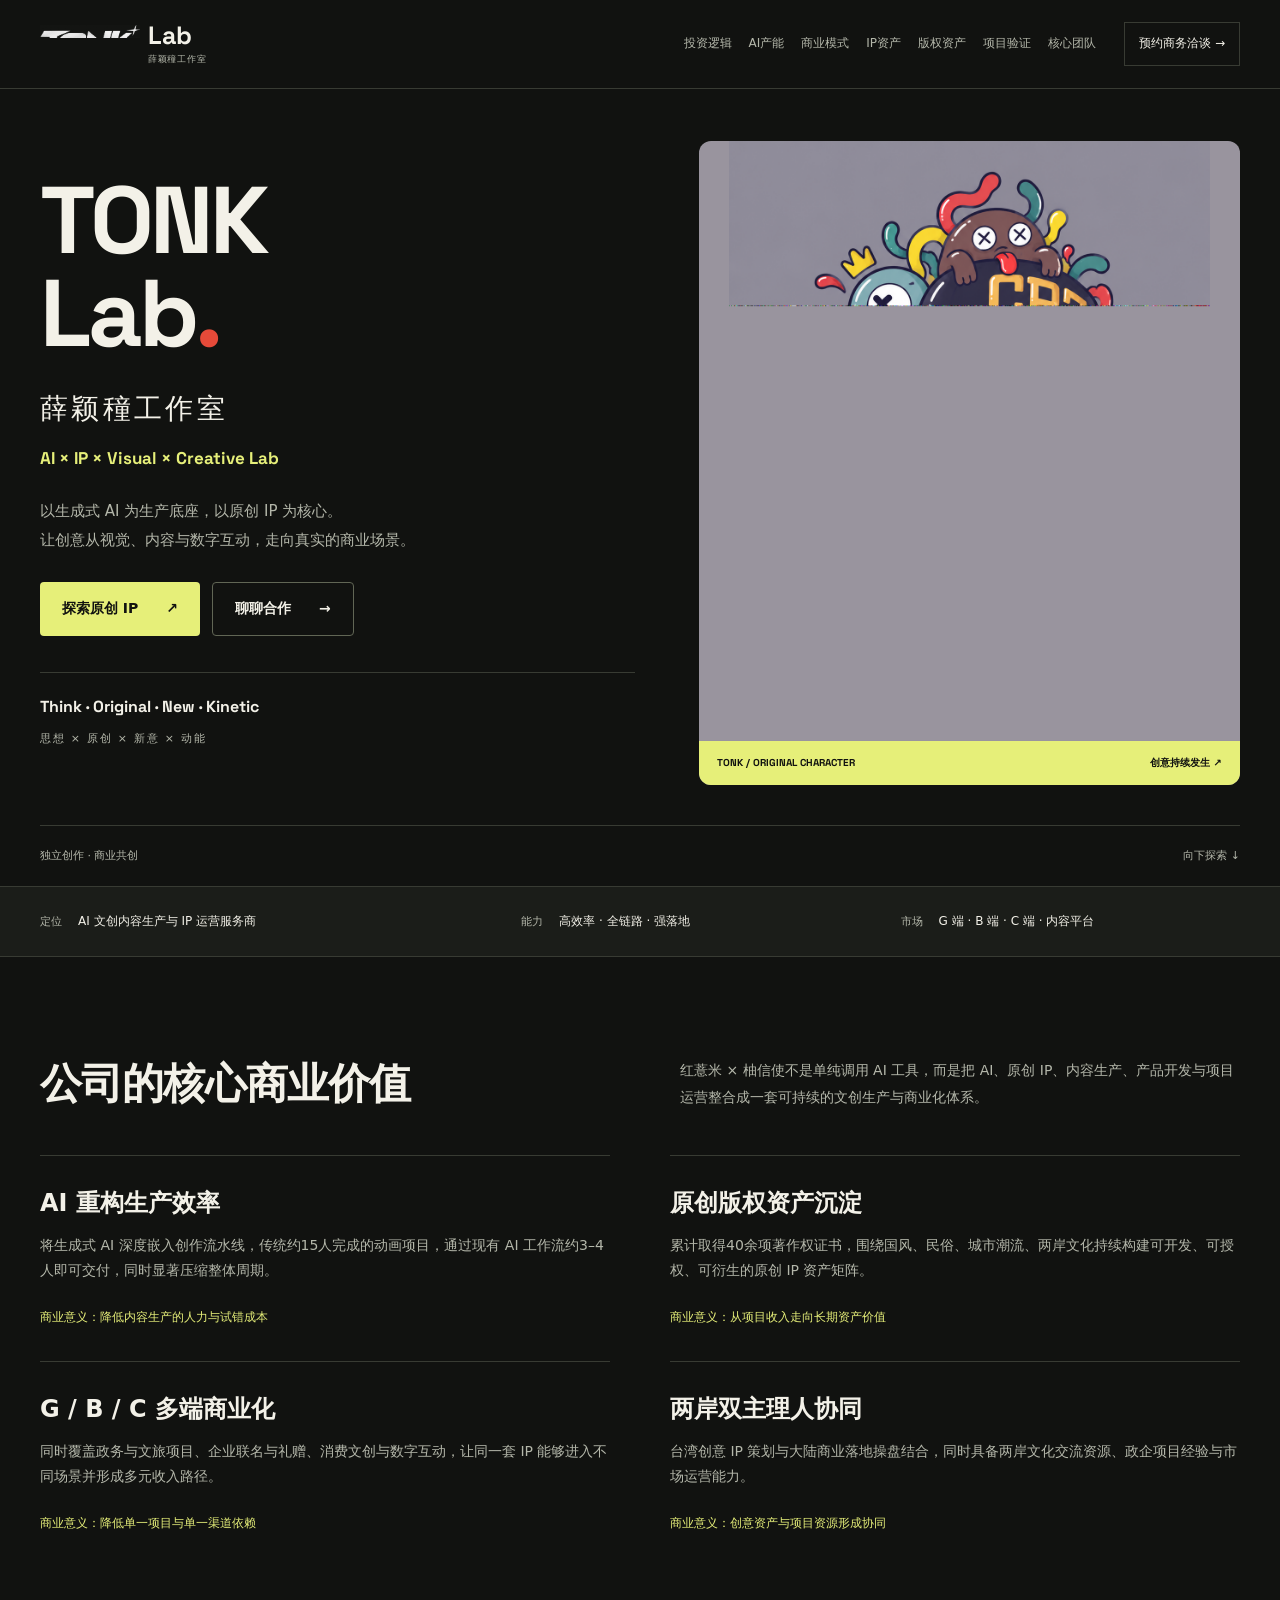
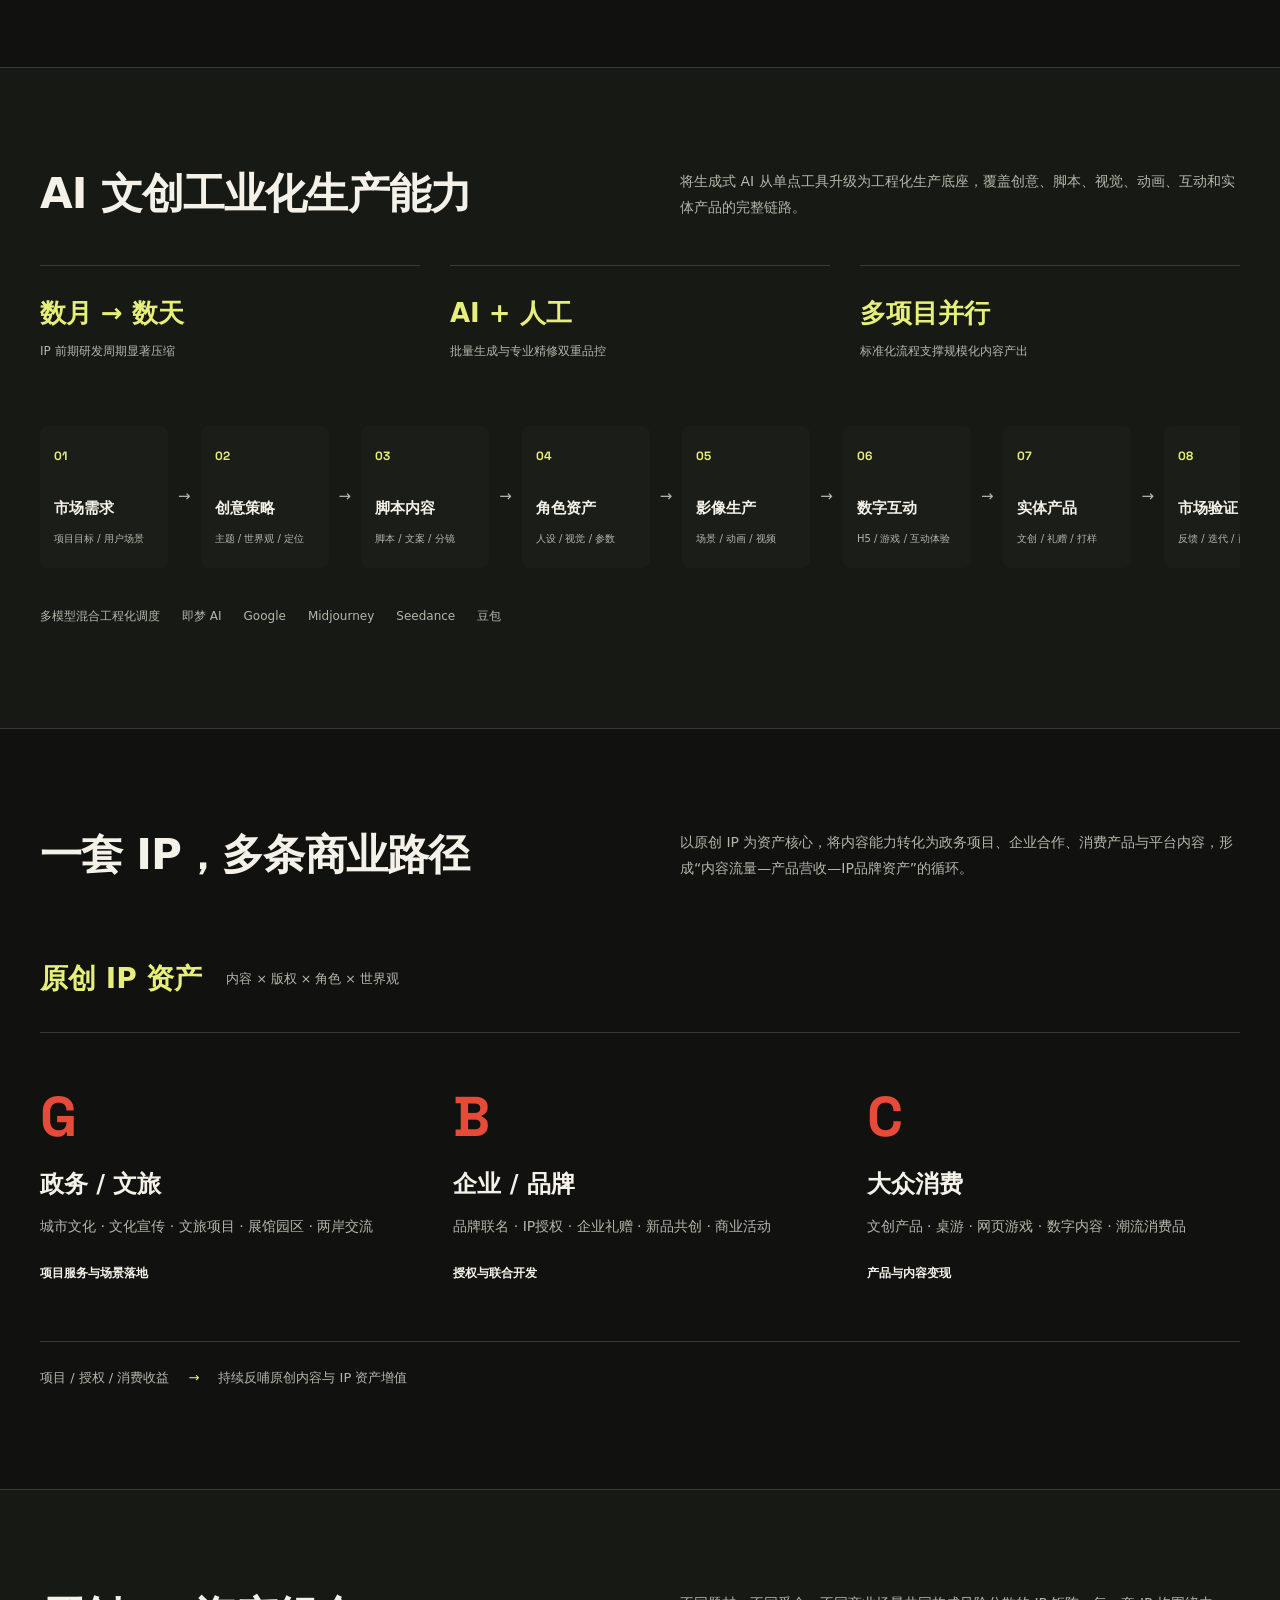
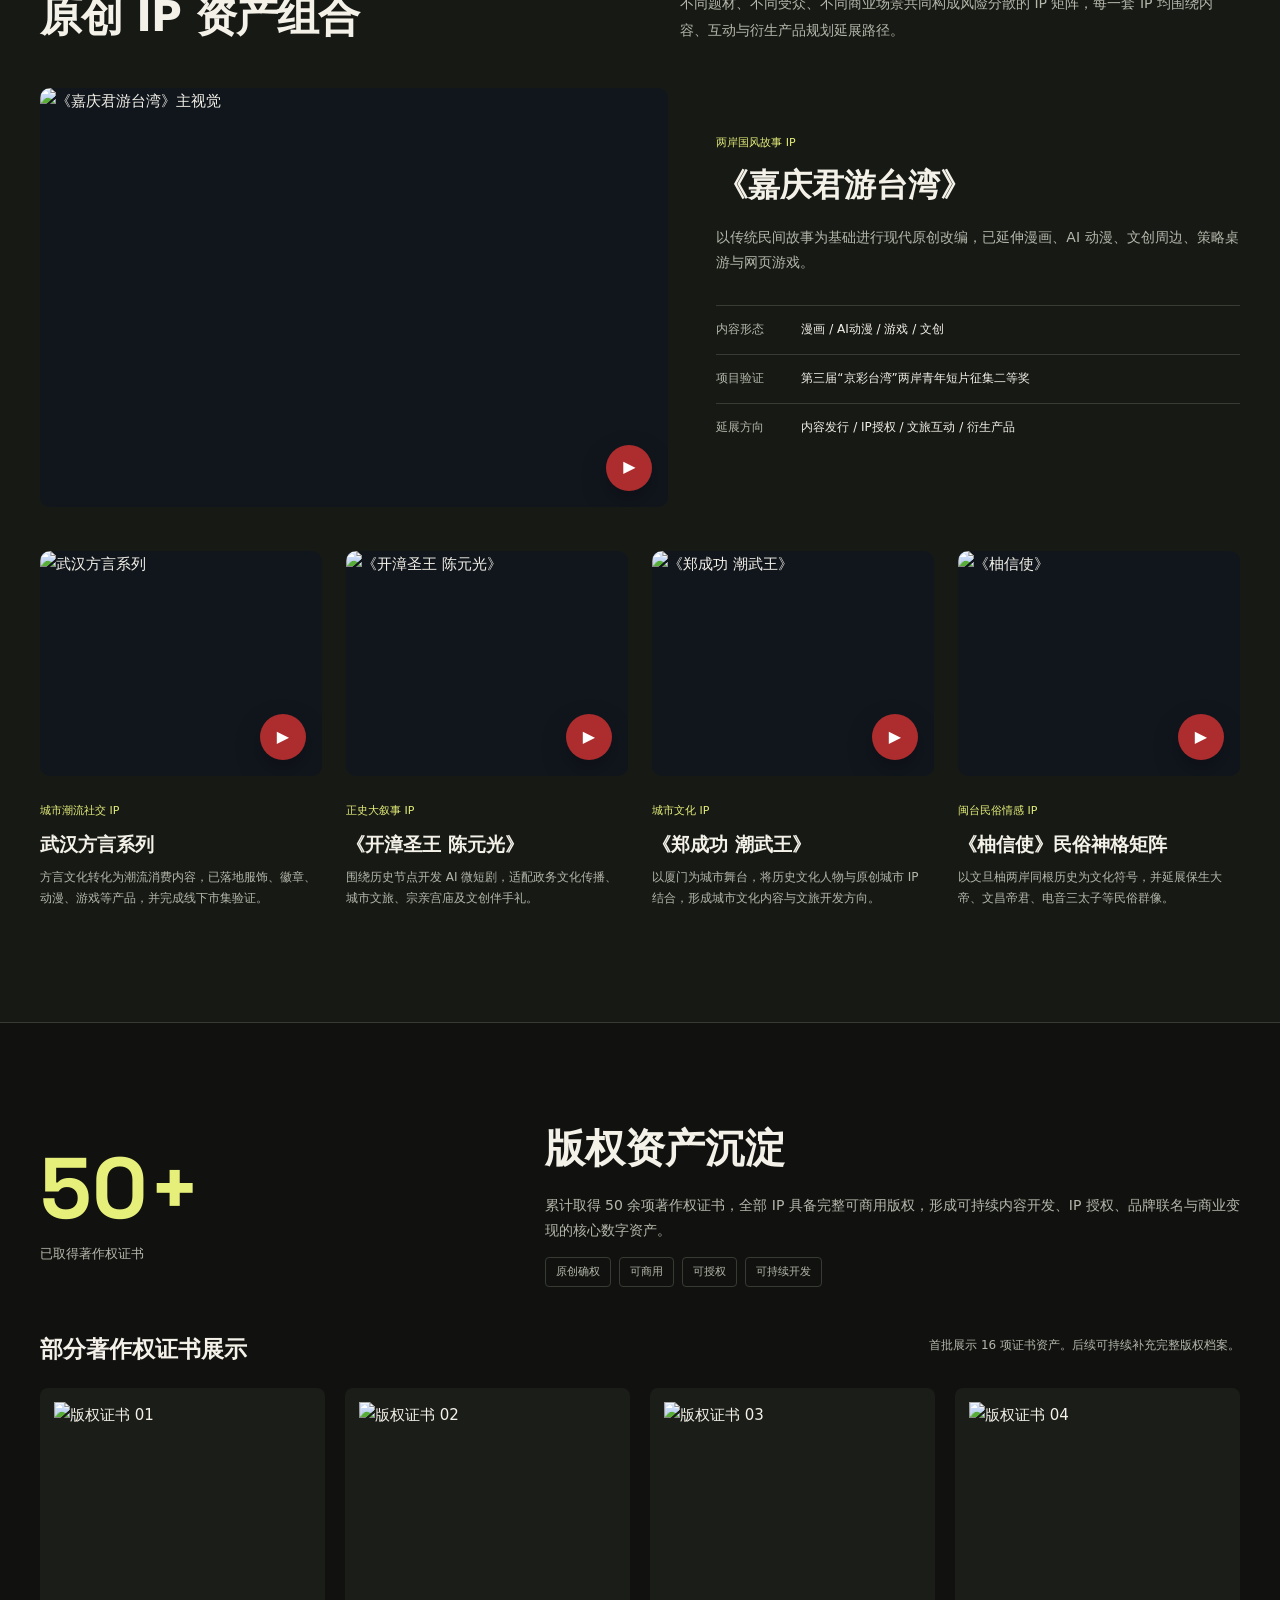
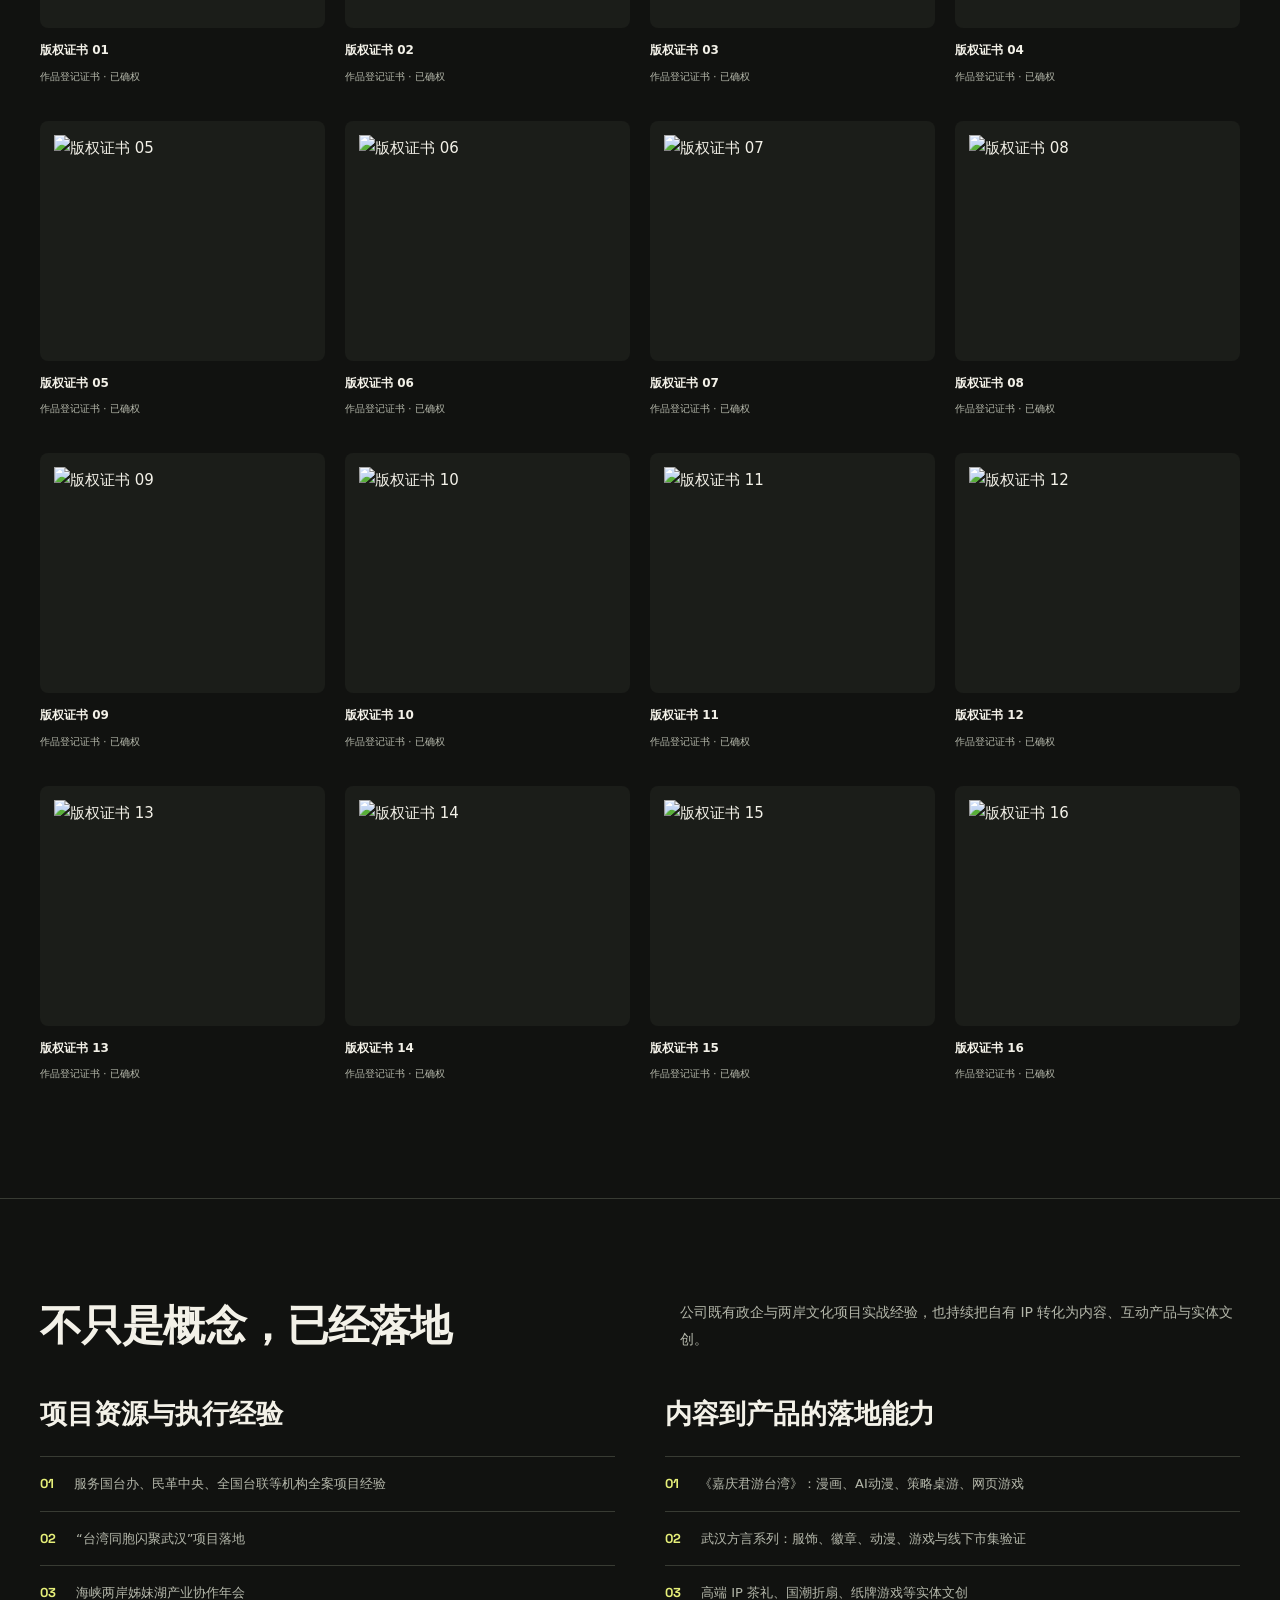
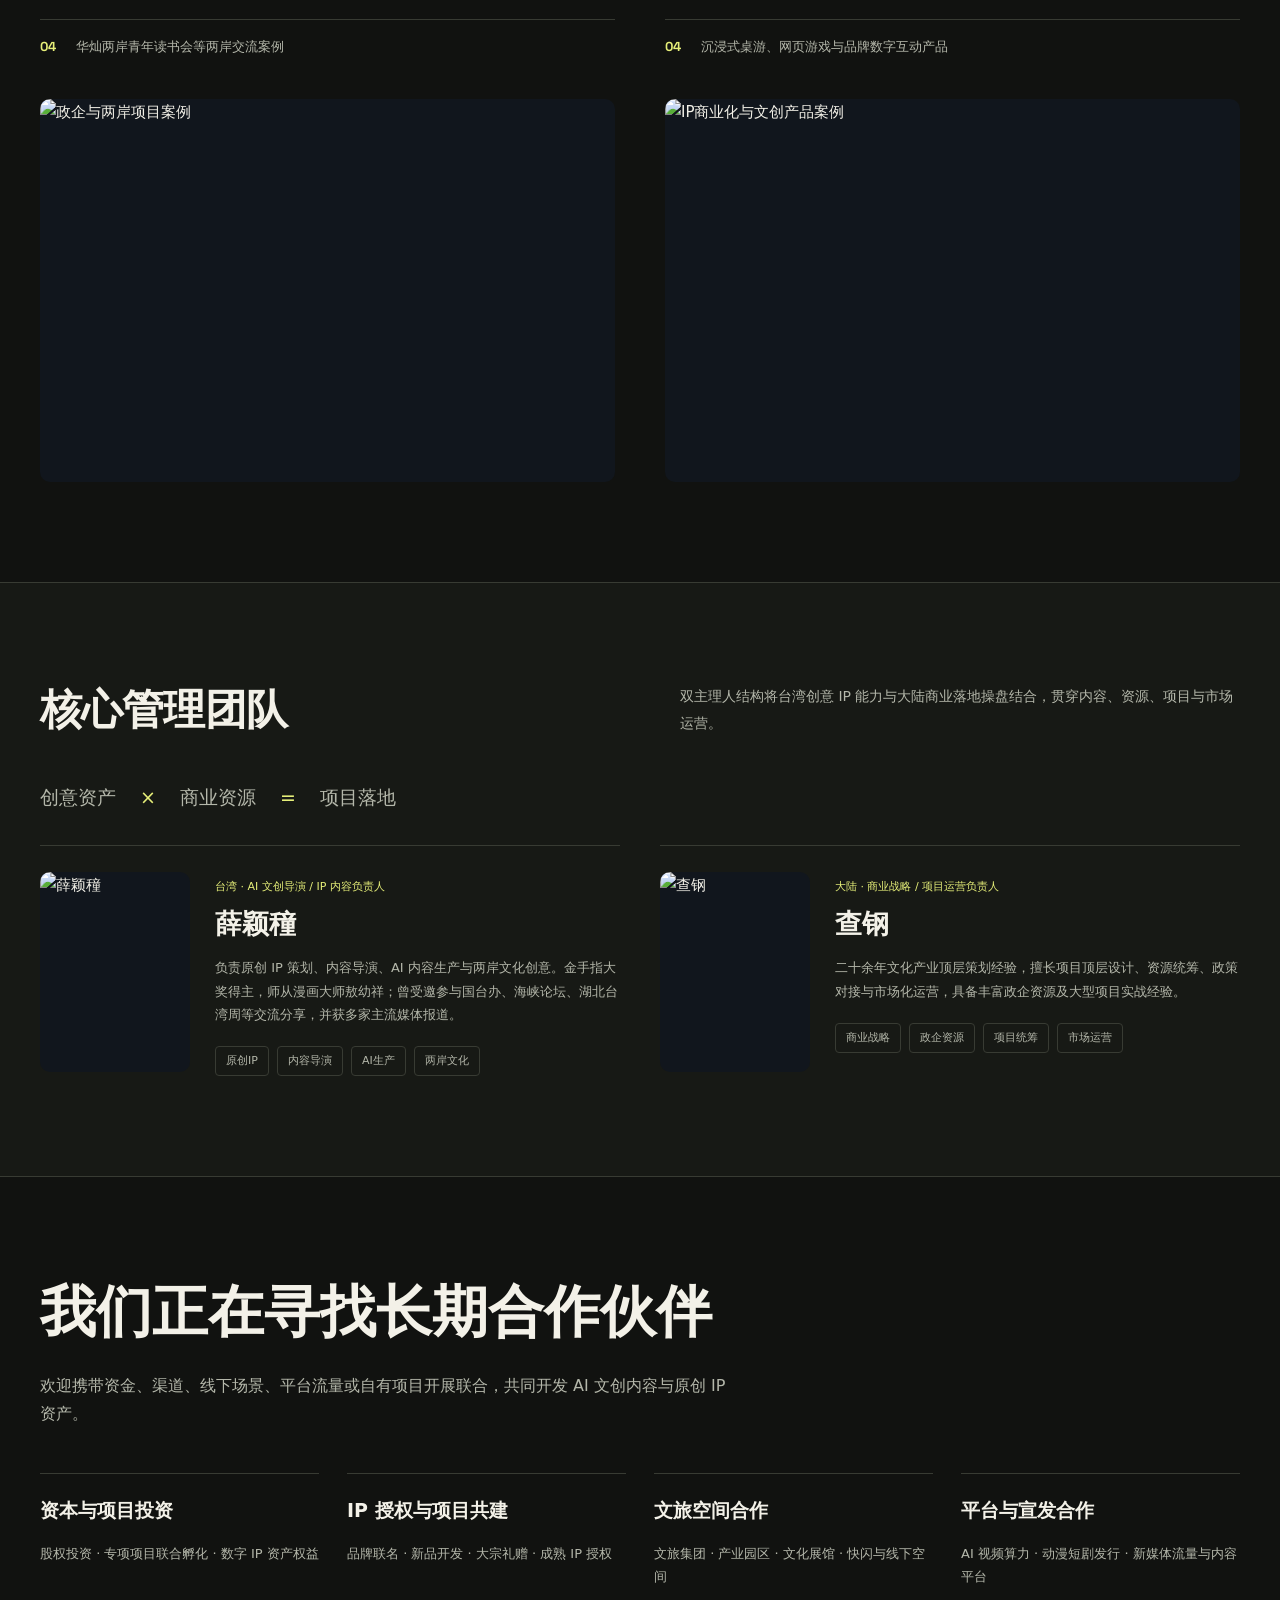
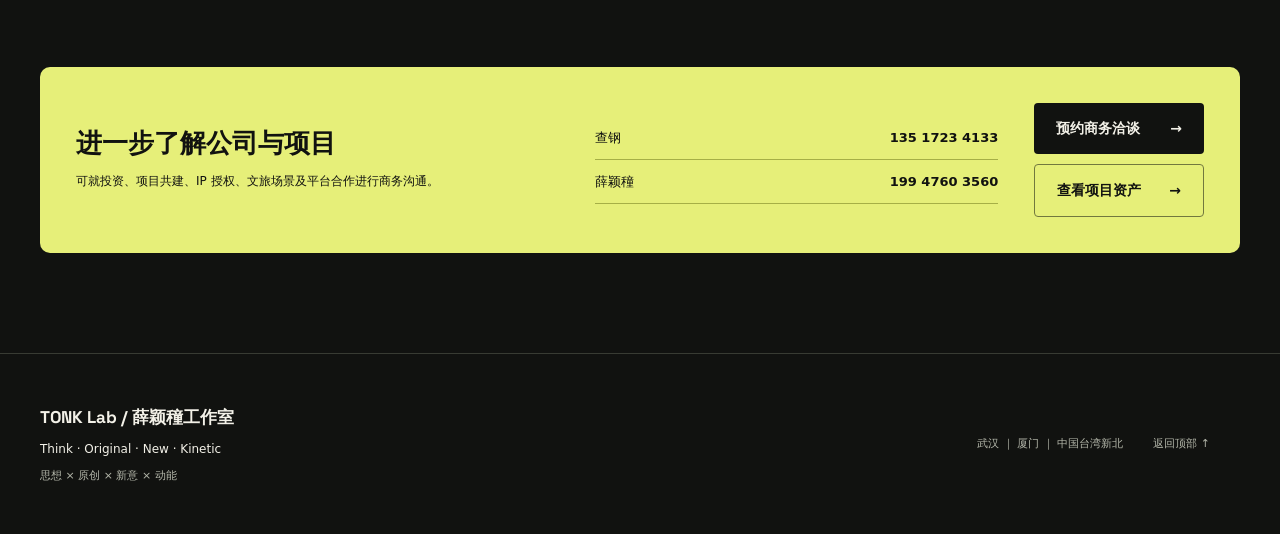
==== index.html @ 7be11c9a "Rebrand TONK Lab with responsive studio design and original artwork" ====
<!doctype html>
<html lang="zh-CN">
<head>
  <meta charset="utf-8" />
  <meta name="viewport" content="width=device-width, initial-scale=1, viewport-fit=cover" />
  <meta name="theme-color" content="#080b10" />
  <meta name="description" content="薛颖穜工作室 / TONK Lab。AI 技术、原创 IP 资产与两岸运营网络，面向投资、政企、文旅、品牌与渠道合作。" />
  <title>TONK Lab｜薛颖穜工作室</title>
  <link rel="stylesheet" href="./styles.css?v=tonk-20261009" />
</head>
<body>
  <a class="skip-link" href="#main">跳至主要内容</a>
  <header class="site-header" id="top">
    <div class="container nav-wrap">
      <a class="brand" href="#top" aria-label="TONK Lab 薛颖穜工作室首页">
        <span class="logo-window"><img src="assets/brand/tonk-logo.png" alt="TONK Logo" width="1254" height="1254"></span>
        <span class="brand-name">Lab<small>薛颖穜工作室</small></span>
      </a>

      <nav class="desktop-nav" aria-label="主导航">
        <a href="#thesis">投资逻辑</a>
        <a href="#engine">AI产能</a>
        <a href="#business">商业模式</a>
        <a href="#portfolio">IP资产</a>
        <a href="#traction">项目验证</a>
        <a href="#team">核心团队</a>
      </nav>

      <a class="nav-cta" href="#partnership">预约商务洽谈 <span>→</span></a>

      <button class="menu-toggle" type="button" aria-label="打开菜单" aria-expanded="false">
        <span></span><span></span><span></span>
      </button>
    </div>

    <div class="mobile-panel" aria-hidden="true">
      <a href="#thesis">投资逻辑</a>
      <a href="#engine">AI产能</a>
      <a href="#business">商业模式</a>
      <a href="#portfolio">IP资产</a>
      <a href="#traction">项目验证</a>
      <a href="#team">核心团队</a>
      <a class="mobile-panel-cta" href="#partnership">预约商务洽谈 →</a>
    </div>
  </header>

  <main id="main">
    <section class="hero section-dark" aria-labelledby="hero-title">
      <div class="container hero-layout">
        <div class="hero-copy">
          <h1 id="hero-title">TONK<span class="lab-title">Lab<span class="hero-dot">.</span></span></h1>
          <p class="studio-name">薛颖穜工作室</p>
          <p class="hero-subtitle">AI × IP × Visual × Creative Lab</p>
          <p class="hero-desc">以生成式 AI 为生产底座，以原创 IP 为核心。<br>让创意从视觉、内容与数字互动，走向真实的商业场景。</p>
          <div class="hero-actions">
            <a class="btn btn-primary" href="#portfolio">探索原创 IP <span aria-hidden="true">↗</span></a>
            <a class="btn btn-ghost" href="#partnership">聊聊合作 <span aria-hidden="true">→</span></a>
          </div>
          <div class="brand-manifesto"><p>Think · Original · New · Kinetic</p><span>思想 × 原创 × 新意 × 动能</span></div>
        </div>
        <figure class="hero-art">
          <img src="assets/brand/tonk-character.png" alt="TONK 原创人物插画：戴帽子与墨镜的人物，周围环绕彩色潮流小怪兽" width="1122" height="1402" fetchpriority="high" decoding="async">
          <figcaption><span>TONK / ORIGINAL CHARACTER</span><span>创意持续发生 ↗</span></figcaption>
        </figure>
      </div>
      <div class="container hero-baseline"><span>独立创作 · 商业共创</span><a href="#thesis">向下探索 ↓</a></div>
    </section>

    <section class="intro-strip">
      <div class="container intro-strip-inner reveal">
        <div><span>定位</span><strong>AI 文创内容生产与 IP 运营服务商</strong></div>
        <div><span>能力</span><strong>高效率 · 全链路 · 强落地</strong></div>
        <div><span>市场</span><strong>G 端 · B 端 · C 端 · 内容平台</strong></div>
      </div>
    </section>

    <section class="thesis section-light" id="thesis">
      <div class="container">
        <div class="section-title-row reveal">
          <div>
            <span class="eyebrow">WHY US</span>
            <h2>公司的核心商业价值</h2>
          </div>
          <p>红薏米 × 柚信使不是单纯调用 AI 工具，而是把 AI、原创 IP、内容生产、产品开发与项目运营整合成一套可持续的文创生产与商业化体系。</p>
        </div>

        <div class="thesis-grid reveal">
          <article>
            <div class="thesis-no">01</div>
            <h3>AI 重构生产效率</h3>
            <p>将生成式 AI 深度嵌入创作流水线，传统约15人完成的动画项目，通过现有 AI 工作流约3–4人即可交付，同时显著压缩整体周期。</p>
            <div class="thesis-impact">商业意义：降低内容生产的人力与试错成本</div>
          </article>
          <article>
            <div class="thesis-no">02</div>
            <h3>原创版权资产沉淀</h3>
            <p>累计取得40余项著作权证书，围绕国风、民俗、城市潮流、两岸文化持续构建可开发、可授权、可衍生的原创 IP 资产矩阵。</p>
            <div class="thesis-impact">商业意义：从项目收入走向长期资产价值</div>
          </article>
          <article>
            <div class="thesis-no">03</div>
            <h3>G / B / C 多端商业化</h3>
            <p>同时覆盖政务与文旅项目、企业联名与礼赠、消费文创与数字互动，让同一套 IP 能够进入不同场景并形成多元收入路径。</p>
            <div class="thesis-impact">商业意义：降低单一项目与单一渠道依赖</div>
          </article>
          <article>
            <div class="thesis-no">04</div>
            <h3>两岸双主理人协同</h3>
            <p>台湾创意 IP 策划与大陆商业落地操盘结合，同时具备两岸文化交流资源、政企项目经验与市场运营能力。</p>
            <div class="thesis-impact">商业意义：创意资产与项目资源形成协同</div>
          </article>
        </div>
      </div>
    </section>

    <section class="engine section-dark" id="engine">
      <div class="container">
        <div class="section-title-row dark reveal">
          <div>
            <span class="eyebrow light">AI PRODUCTION ENGINE</span>
            <h2>AI 文创工业化生产能力</h2>
          </div>
          <p>将生成式 AI 从单点工具升级为工程化生产底座，覆盖创意、脚本、视觉、动画、互动和实体产品的完整链路。</p>
        </div>

        <div class="engine-highlight reveal">
          <div><strong>数月 → 数天</strong><span>IP 前期研发周期显著压缩</span></div>
          <div><strong>AI + 人工</strong><span>批量生成与专业精修双重品控</span></div>
          <div><strong>多项目并行</strong><span>标准化流程支撑规模化内容产出</span></div>
        </div>

        <div class="engine-flow reveal" aria-label="AI 文创生产流程">
          <article><b>01</b><strong>市场需求</strong><span>项目目标 / 用户场景</span></article>
          <i>→</i>
          <article><b>02</b><strong>创意策略</strong><span>主题 / 世界观 / 定位</span></article>
          <i>→</i>
          <article><b>03</b><strong>脚本内容</strong><span>脚本 / 文案 / 分镜</span></article>
          <i>→</i>
          <article><b>04</b><strong>角色资产</strong><span>人设 / 视觉 / 参数</span></article>
          <i>→</i>
          <article><b>05</b><strong>影像生产</strong><span>场景 / 动画 / 视频</span></article>
          <i>→</i>
          <article><b>06</b><strong>数字互动</strong><span>H5 / 游戏 / 互动体验</span></article>
          <i>→</i>
          <article><b>07</b><strong>实体产品</strong><span>文创 / 礼赠 / 打样</span></article>
          <i>→</i>
          <article><b>08</b><strong>市场验证</strong><span>反馈 / 迭代 / 商业化</span></article>
        </div>

        <div class="engine-tools reveal">
          <span>多模型混合工程化调度</span>
          <em>即梦 AI</em><em>Google</em><em>Midjourney</em><em>Seedance</em><em>豆包</em>
        </div>
      </div>
    </section>

    <section class="business section-light" id="business">
      <div class="container">
        <div class="section-title-row reveal">
          <div>
            <span class="eyebrow">BUSINESS MODEL</span>
            <h2>一套 IP，多条商业路径</h2>
          </div>
          <p>以原创 IP 为资产核心，将内容能力转化为政务项目、企业合作、消费产品与平台内容，形成“内容流量—产品营收—IP品牌资产”的循环。</p>
        </div>

        <div class="business-map reveal">
          <div class="business-origin">
            <span>CORE ASSET</span>
            <strong>原创 IP 资产</strong>
            <small>内容 × 版权 × 角色 × 世界观</small>
          </div>
          <div class="business-lines"><span></span><span></span><span></span></div>
          <div class="market-grid">
            <article class="market-card">
              <div class="market-letter">G</div>
              <h3>政务 / 文旅</h3>
              <p>城市文化 · 文化宣传 · 文旅项目 · 展馆园区 · 两岸交流</p>
              <strong>项目服务与场景落地</strong>
            </article>
            <article class="market-card">
              <div class="market-letter">B</div>
              <h3>企业 / 品牌</h3>
              <p>品牌联名 · IP授权 · 企业礼赠 · 新品共创 · 商业活动</p>
              <strong>授权与联合开发</strong>
            </article>
            <article class="market-card">
              <div class="market-letter">C</div>
              <h3>大众消费</h3>
              <p>文创产品 · 桌游 · 网页游戏 · 数字内容 · 潮流消费品</p>
              <strong>产品与内容变现</strong>
            </article>
          </div>
          <div class="asset-growth">项目 / 授权 / 消费收益 <span>→</span> 持续反哺原创内容与 IP 资产增值</div>
        </div>
      </div>
    </section>

    <section class="portfolio section-muted" id="portfolio">
      <div class="container">
        <div class="section-title-row reveal">
          <div>
            <span class="eyebrow">IP ASSET PORTFOLIO</span>
            <h2>原创 IP 资产组合</h2>
          </div>
          <p>不同题材、不同受众、不同商业场景共同构成风险分散的 IP 矩阵，每一套 IP 均围绕内容、互动与衍生产品规划延展路径。</p>
        </div>

        <div class="portfolio-feature reveal">
          <div class="media-placeholder large"><span>IMAGE PLACEHOLDER</span><small>《嘉庆君游台湾》主视觉 / 项目剧照</small></div>
          <div class="asset-info">
            <span class="asset-type">两岸国风故事 IP</span>
            <h3>《嘉庆君游台湾》</h3>
            <p>以传统民间故事为基础进行现代原创改编，已延伸漫画、AI 动漫、文创周边、策略桌游与网页游戏。</p>
            <dl>
              <div><dt>内容形态</dt><dd>漫画 / AI动漫 / 游戏 / 文创</dd></div>
              <div><dt>项目验证</dt><dd>第三届“京彩台湾”两岸青年短片征集二等奖</dd></div>
              <div><dt>延展方向</dt><dd>内容发行 / IP授权 / 文旅互动 / 衍生产品</dd></div>
            </dl>
          </div>
        </div>

        <div class="asset-grid reveal">
          <article class="asset-card">
            <div class="media-placeholder"><span>IMAGE</span><small>武汉方言系列</small></div>
            <span class="asset-type">城市潮流社交 IP</span>
            <h3>武汉方言系列</h3>
            <p>方言文化转化为潮流消费内容，已落地服饰、徽章、动漫、游戏等产品，并完成线下市集验证。</p>
          </article>
          <article class="asset-card">
            <div class="media-placeholder"><span>IMAGE</span><small>开漳圣王</small></div>
            <span class="asset-type">正史大叙事 IP</span>
            <h3>《开漳圣王 陈元光》</h3>
            <p>围绕历史节点开发 AI 微短剧，适配政务文化传播、城市文旅、宗亲宫庙及文创伴手礼。</p>
          </article>
          <article class="asset-card">
            <div class="media-placeholder"><span>IMAGE</span><small>郑成功 潮武王</small></div>
            <span class="asset-type">城市文化 IP</span>
            <h3>《郑成功 潮武王》</h3>
            <p>以厦门为城市舞台，将历史文化人物与原创城市 IP 结合，形成城市文化内容与文旅开发方向。</p>
          </article>
          <article class="asset-card">
            <div class="media-placeholder"><span>IMAGE</span><small>柚信使</small></div>
            <span class="asset-type">闽台民俗情感 IP</span>
            <h3>《柚信使》民俗神格矩阵</h3>
            <p>以文旦柚两岸同根历史为文化符号，并延展保生大帝、文昌帝君、电音三太子等民俗群像。</p>
          </article>
        </div>
      </div>
    </section>

    <section class="traction section-dark" id="traction">
      <div class="container">
        <div class="section-title-row dark reveal">
          <div>
            <span class="eyebrow light">TRACTION & CASES</span>
            <h2>不只是概念，已经落地</h2>
          </div>
          <p>公司既有政企与两岸文化项目实战经验，也持续把自有 IP 转化为内容、互动产品与实体文创。</p>
        </div>

        <div class="traction-grid reveal">
          <article class="traction-panel">
            <span class="panel-label">A / 政企与两岸项目经验</span>
            <h3>项目资源与执行经验</h3>
            <div class="proof-list">
              <div><b>01</b><span>服务国台办、民革中央、全国台联等机构全案项目经验</span></div>
              <div><b>02</b><span>“台湾同胞闪聚武汉”项目落地</span></div>
              <div><b>03</b><span>海峡两岸姊妹湖产业协作年会</span></div>
              <div><b>04</b><span>华灿两岸青年读书会等两岸交流案例</span></div>
            </div>
            <div class="media-placeholder wide"><span>IMAGE PLACEHOLDER</span><small>活动 / 政企项目 / 媒体现场</small></div>
          </article>

          <article class="traction-panel">
            <span class="panel-label">B / IP 商业化验证</span>
            <h3>内容到产品的落地能力</h3>
            <div class="proof-list">
              <div><b>01</b><span>《嘉庆君游台湾》：漫画、AI动漫、策略桌游、网页游戏</span></div>
              <div><b>02</b><span>武汉方言系列：服饰、徽章、动漫、游戏与线下市集验证</span></div>
              <div><b>03</b><span>高端 IP 茶礼、国潮折扇、纸牌游戏等实体文创</span></div>
              <div><b>04</b><span>沉浸式桌游、网页游戏与品牌数字互动产品</span></div>
            </div>
            <div class="media-placeholder wide"><span>IMAGE PLACEHOLDER</span><small>产品 / 游戏 / 文创案例</small></div>
          </article>
        </div>
      </div>
    </section>

    <section class="team section-light" id="team">
      <div class="container">
        <div class="section-title-row reveal">
          <div>
            <span class="eyebrow">MANAGEMENT TEAM</span>
            <h2>核心管理团队</h2>
          </div>
          <p>双主理人结构将台湾创意 IP 能力与大陆商业落地操盘结合，贯穿内容、资源、项目与市场运营。</p>
        </div>

        <div class="team-equation reveal">
          <strong>创意资产</strong><span>×</span><strong>商业资源</strong><span>=</span><strong>项目落地</strong>
        </div>

        <div class="team-grid reveal">
          <article class="leader-card">
            <div class="media-placeholder portrait"><span>PHOTO</span><small>薛颖穜</small></div>
            <div class="leader-info">
              <span>台湾 · AI 文创导演 / IP 内容负责人</span>
              <h3>薛颖穜</h3>
              <p>负责原创 IP 策划、内容导演、AI 内容生产与两岸文化创意。金手指大奖得主，师从漫画大师敖幼祥；曾受邀参与国台办、海峡论坛、湖北台湾周等交流分享，并获多家主流媒体报道。</p>
              <div class="leader-tags"><span>原创IP</span><span>内容导演</span><span>AI生产</span><span>两岸文化</span></div>
            </div>
          </article>

          <article class="leader-card">
            <div class="media-placeholder portrait"><span>PHOTO</span><small>查钢</small></div>
            <div class="leader-info">
              <span>大陆 · 商业战略 / 项目运营负责人</span>
              <h3>查钢</h3>
              <p>二十余年文化产业顶层策划经验，擅长项目顶层设计、资源统筹、政策对接与市场化运营，具备丰富政企资源及大型项目实战经验。</p>
              <div class="leader-tags"><span>商业战略</span><span>政企资源</span><span>项目统筹</span><span>市场运营</span></div>
            </div>
          </article>
        </div>
      </div>
    </section>

    <section class="partnership" id="partnership">
      <div class="partnership-glow"></div>
      <div class="container">
        <div class="partnership-head reveal">
          <span class="eyebrow light">INVESTMENT & PARTNERSHIP</span>
          <h2>我们正在寻找长期合作伙伴</h2>
          <p>欢迎携带资金、渠道、线下场景、平台流量或自有项目开展联合，共同开发 AI 文创内容与原创 IP 资产。</p>
        </div>

        <div class="partner-grid reveal">
          <article><b>01</b><h3>资本与项目投资</h3><p>股权投资 · 专项项目联合孵化 · 数字 IP 资产权益</p></article>
          <article><b>02</b><h3>IP 授权与项目共建</h3><p>品牌联名 · 新品开发 · 大宗礼赠 · 成熟 IP 授权</p></article>
          <article><b>03</b><h3>文旅空间合作</h3><p>文旅集团 · 产业园区 · 文化展馆 · 快闪与线下空间</p></article>
          <article><b>04</b><h3>平台与宣发合作</h3><p>AI 视频算力 · 动漫短剧发行 · 新媒体流量与内容平台</p></article>
        </div>

        <div class="contact-block reveal" id="contact">
          <div>
            <span>BUSINESS CONTACT</span>
            <h3>进一步了解公司与项目</h3>
            <p>可就投资、项目共建、IP 授权、文旅场景及平台合作进行商务沟通。</p>
          </div>
          <div class="contact-people">
            <a href="tel:13517234133"><span>查钢</span><strong>135 1723 4133</strong></a>
            <a href="tel:19947603560"><span>薛颖穜</span><strong>199 4760 3560</strong></a>
          </div>
          <div class="contact-actions">
            <a class="btn btn-primary" href="tel:13517234133">预约商务洽谈 <span>→</span></a>
            <a class="btn btn-ghost light-border" href="#portfolio">查看项目资产 <span>→</span></a>
          </div>
        </div>
      </div>
    </section>
  </main>

  <footer class="site-footer">
    <div class="container footer-inner">
      <div class="footer-brand">
        <strong>TONK Lab / 薛颖穜工作室</strong>
        <span>Think · Original · New · Kinetic</span><small>思想 × 原创 × 新意 × 动能</small>
      </div>
      <div class="footer-locations">武汉 ｜ 厦门 ｜ 中国台湾新北</div>
      <a href="#top">返回顶部 ↑</a>
    </div>
  </footer>

  <a class="mobile-invest-cta" href="#partnership">投资 / 商务合作 <span>→</span></a>
  <script src="./script.js?v=tonk-20261009"></script>
</body>
</html>
---- styles.css ----
@font-face{font-family:Space Grotesk;src:url('./assets/brand/space-grotesk-bold.ttf') format('truetype');font-weight:700;font-display:swap}
:root{color-scheme:dark;--bg:#111210;--panel:#1b1d19;--line:#383b33;--text:#f3f1e8;--muted:#b4b7aa;--red:#e64a39;--yellow:#e6ef79;--container:min(1280px,calc(100% - 80px))}*{box-sizing:border-box}html{scroll-behavior:smooth;scroll-padding-top:100px}body{margin:0;background:var(--bg);color:var(--text);font-family:"PingFang SC","Microsoft YaHei",system-ui,sans-serif;font-size:15px;line-height:1.8;-webkit-font-smoothing:antialiased}a{color:inherit;text-decoration:none}button{font:inherit;cursor:pointer}img{max-width:100%;display:block}h1,h2,h3,p{margin-top:0}h1,h2,h3{line-height:1.25;text-wrap:balance}::selection{background:var(--yellow);color:var(--bg)}:focus-visible{outline:2px solid var(--yellow);outline-offset:5px}::-webkit-scrollbar{width:9px;height:6px}::-webkit-scrollbar-thumb{background:#575c4c;border-radius:6px}.container{width:var(--container);margin:auto}.skip-link{position:fixed;top:-80px;left:20px;z-index:100;background:var(--yellow);color:var(--bg);padding:12px}.skip-link:focus{top:12px}.site-header{position:sticky;top:0;z-index:50;background:var(--bg);border-bottom:1px solid var(--line)}.nav-wrap{height:88px;display:flex;align-items:center;gap:28px}.brand{display:flex;align-items:center;gap:8px;flex-shrink:0}.logo-window{width:100px;height:38px;overflow:hidden;position:relative}.logo-window img{position:absolute;width:110px;height:auto;max-width:none;top:-39px;left:-5px;filter:invert(1);mix-blend-mode:screen}.brand-name{font-family:Space Grotesk,sans-serif;font-size:25px;line-height:1}.brand-name small{display:block;font:9px/1.3 "PingFang SC",sans-serif;letter-spacing:.08em;margin-top:6px;color:var(--muted)}.desktop-nav{display:flex;gap:17px;margin-left:auto}.desktop-nav a{font-size:12px;color:var(--muted);white-space:nowrap}.desktop-nav a:hover,.site-footer a:hover{color:var(--yellow)}.nav-cta{font-size:12px;white-space:nowrap;padding:10px 14px;border:1px solid var(--line)}.nav-cta:hover{background:var(--yellow);color:var(--bg)}.menu-toggle,.mobile-panel{display:none}.hero{padding:52px 0 0}.hero-layout{display:grid;grid-template-columns:1.1fr 1fr;gap:64px;align-items:center}.hero h1{font-family:Space Grotesk,sans-serif;font-size:clamp(64px,7.4vw,96px);letter-spacing:-.035em;line-height:.98;margin:0}.lab-title{display:block}.hero-dot{color:var(--red)}.studio-name{font-size:28px;letter-spacing:.12em;margin:24px 0 8px}.hero-subtitle{font-family:Space Grotesk,sans-serif;font-size:17px;color:var(--yellow);margin-bottom:24px}.hero-desc{color:var(--muted);font-size:15px;line-height:1.9}.hero-actions{display:flex;gap:12px;margin-top:28px}.btn{display:inline-flex;align-items:center;justify-content:space-between;gap:28px;padding:13px 22px;min-height:50px;font-size:14px;font-weight:600;border-radius:4px;transition:background .2s,color .2s}.btn-primary{background:var(--yellow);color:var(--bg)}.btn-primary:hover{background:#f4f8bf}.btn-ghost{border:1px solid #616655;background:transparent;color:var(--text)}.btn-ghost:hover{background:#2b2e25}.brand-manifesto{margin-top:36px;padding-top:20px;border-top:1px solid var(--line)}.brand-manifesto p{font-family:Space Grotesk,sans-serif;font-size:16px;margin:0 0 3px}.brand-manifesto span{font-size:11px;letter-spacing:.16em;color:var(--muted)}.hero-art{margin:0;position:relative;background:#99949e;overflow:hidden;border-radius:12px}.hero-art>img{width:100%;height:auto;max-height:600px;object-fit:contain}.hero-art figcaption{display:flex;justify-content:space-between;gap:10px;background:var(--yellow);color:var(--bg);padding:13px 18px;font-size:10px;font-weight:700}.hero-art figcaption span:first-child{font-family:Space Grotesk,sans-serif}.hero-baseline{display:flex;justify-content:space-between;margin-top:40px;padding:20px 0;color:var(--muted);font-size:11px;border-top:1px solid var(--line)}.intro-strip{background:var(--panel);border-block:1px solid var(--line)}.intro-strip-inner{display:grid;grid-template-columns:1.3fr 1fr 1fr;gap:40px;padding:24px 0}.intro-strip-inner>div{display:flex;gap:16px;align-items:center}.intro-strip span{font-size:11px;color:var(--muted)}.intro-strip strong{font-size:12px;font-weight:500}section:not(.hero):not(.intro-strip){padding:100px 0;border-bottom:1px solid var(--line)}.section-light,.section-dark,.section-muted{background:var(--bg)}.section-muted,.engine,.team{background:#171915}.section-title-row{display:grid;grid-template-columns:1fr 1fr;gap:80px;align-items:end;margin-bottom:44px}.section-title-row h2{font-size:clamp(30px,3.3vw,46px);letter-spacing:-.02em;margin:0}.section-title-row p{font-size:14px;color:var(--muted);line-height:1.9;margin:0;max-width:65ch}.eyebrow,.panel-label,.certificate-head>div>span,.news-featured-label{display:none}.thesis-grid{display:grid;grid-template-columns:1fr 1fr;gap:0 60px}.thesis-grid article{padding:32px 0;border-top:1px solid var(--line)}.thesis-no{display:none}.thesis-grid h3{font-size:24px;margin-bottom:15px}.thesis-grid p{color:var(--muted);font-size:14px}.thesis-impact{color:var(--yellow);font-size:12px;margin-top:24px}.engine-highlight{display:grid;grid-template-columns:repeat(3,1fr);gap:30px;margin-bottom:38px}.engine-highlight>div{border-top:1px solid var(--line);padding:24px 0}.engine-highlight strong{display:block;font-size:26px;color:var(--yellow)}.engine-highlight span{font-size:12px;color:var(--muted)}.engine-flow{display:flex;gap:10px;overflow:auto;padding-bottom:14px;scrollbar-color:#575c4c var(--panel)}.engine-flow article{min-width:128px;padding:20px 14px;background:var(--panel);border-radius:8px}.engine-flow b{display:block;font-family:Space Grotesk,sans-serif;color:var(--yellow);font-size:12px;margin-bottom:28px}.engine-flow strong{display:block;font-size:15px}.engine-flow article span{display:block;font-size:10px;color:var(--muted);margin-top:8px}.engine-flow i{align-self:center;color:var(--muted);font-style:normal}.engine-tools{display:flex;gap:22px;flex-wrap:wrap;color:var(--muted);font-size:12px;margin-top:24px}.engine-tools em{font-style:normal}.business-origin{padding:28px 0;border-bottom:1px solid var(--line);display:flex;gap:24px;align-items:center}.business-origin>span{display:none}.business-origin strong{font-size:28px;color:var(--yellow)}.business-origin small{color:var(--muted)}.business-lines{display:none}.market-grid{display:grid;grid-template-columns:repeat(3,1fr);gap:40px;margin-top:36px}.market-card{padding:20px 0}.market-letter{font-family:Space Grotesk,sans-serif;font-size:56px;color:var(--red);line-height:1}.market-card h3{font-size:24px;margin:24px 0 15px}.market-card p{font-size:14px;color:var(--muted)}.market-card strong{display:block;font-size:12px;margin-top:24px}.asset-growth{margin-top:36px;padding-top:24px;border-top:1px solid var(--line);color:var(--muted);font-size:13px}.asset-growth span{color:var(--yellow);margin:0 15px}.portfolio-feature{display:grid;grid-template-columns:1.2fr 1fr;gap:48px;align-items:center;margin-bottom:44px}.media-placeholder{border-radius:10px;overflow:hidden}.asset-info h3{font-size:32px;margin:10px 0 20px}.asset-type{color:var(--yellow);font-size:11px}.asset-info p,.asset-card p{color:var(--muted);font-size:14px}dl{margin-top:30px}dl>div{display:grid;grid-template-columns:85px 1fr;border-top:1px solid var(--line);padding:13px 0;font-size:12px}dt{color:var(--muted)}dd{margin:0}.asset-grid{display:grid;grid-template-columns:repeat(4,minmax(0,1fr));gap:24px}.asset-card{min-width:0}.asset-card .media-placeholder{margin-bottom:20px}.asset-card h3{font-size:19px;margin:10px 0}.asset-card p{font-size:12px}.asset-card img,.news-card img{transition:filter .25s}.asset-card:hover img,.news-card:hover img{filter:brightness(1.1)}.copyright-hero{display:grid;grid-template-columns:1fr 1.6fr;gap:70px;align-items:center;margin-bottom:48px}.copyright-stat strong{display:block;font-family:Space Grotesk,sans-serif;font-size:86px;line-height:1;color:var(--yellow)}.copyright-stat small{display:block;color:var(--muted);margin-top:12px}.copyright-copy h2{font-size:40px;margin-bottom:20px}.copyright-copy p{font-size:14px;color:var(--muted)}.copyright-tags,.leader-tags{display:flex;flex-wrap:wrap;gap:8px}.copyright-tags span,.leader-tags span{font-size:11px;color:var(--muted);border:1px solid var(--line);padding:4px 10px;border-radius:4px}.certificate-head{display:flex;justify-content:space-between;gap:32px;margin-bottom:24px}.certificate-head h3{font-size:23px;margin:0}.certificate-head p{color:var(--muted);font-size:12px;margin:0}.certificate-grid{display:grid;grid-template-columns:repeat(4,1fr);gap:20px}.cert-card{padding:0;background:transparent;border:0;color:var(--text);text-align:left;min-width:0}.cert-image{background:var(--panel);height:240px;display:grid;place-items:center;border-radius:8px;overflow:hidden}.cert-image img{width:100%;height:100%;object-fit:contain;padding:14px}.cert-meta{padding:12px 0}.cert-meta b{font-size:12px;display:block}.cert-meta span{font-size:10px;color:var(--muted)}.certificate-modal{display:none;position:fixed;inset:0;z-index:100;background:rgba(0,0,0,.94);padding:50px 24px;place-items:center}.certificate-modal.is-open{display:grid}.certificate-modal-inner{max-width:90vw;text-align:center}.certificate-modal-image{max-height:80vh;max-width:90vw;object-fit:contain;margin:auto}.certificate-modal-caption{color:var(--muted);font-size:13px;margin-top:16px}.certificate-modal-close{position:absolute;right:24px;top:14px;background:none;border:0;font-size:36px;color:white;width:48px;height:48px}.modal-open{overflow:hidden}.traction-grid{display:grid;grid-template-columns:1fr 1fr;gap:50px}.traction-panel h3{font-size:27px;margin-bottom:26px}.proof-list>div{display:flex;gap:20px;border-top:1px solid var(--line);padding:15px 0;font-size:13px;color:var(--muted)}.proof-list b{color:var(--yellow);font-family:Space Grotesk,sans-serif}.traction-panel .wide{margin-top:25px}.news-featured{display:grid;grid-template-columns:1.2fr 1fr;gap:48px;align-items:center;margin-bottom:48px}.news-featured-image{width:100%;aspect-ratio:4/3;object-fit:cover;border-radius:10px}.news-featured h3{font-size:30px;margin:20px 0}.news-featured p{font-size:14px;color:var(--muted)}.news-meta{display:flex;gap:14px;font-size:11px;color:var(--muted)}.news-meta time{color:var(--yellow);font-variant-numeric:tabular-nums}.news-grid{display:grid;grid-template-columns:repeat(3,minmax(0,1fr));gap:36px 28px}.news-card{border-top:1px solid var(--line);padding-top:20px;min-width:0}.news-card-image{width:100%;aspect-ratio:4/3;object-fit:cover;border-radius:8px}.news-card-body{padding-top:20px}.news-card h3{font-size:19px;line-height:1.5;margin:12px 0}.news-card p{font-size:13px;color:var(--muted);margin-bottom:0}.team-equation{display:flex;gap:24px;padding:0 0 30px;color:var(--muted);font-size:19px}.team-equation strong{font-weight:500}.team-equation span{color:var(--yellow)}.team-grid{display:grid;grid-template-columns:1fr 1fr;gap:40px}.leader-card{display:grid;grid-template-columns:150px 1fr;gap:25px;border-top:1px solid var(--line);padding-top:26px;align-items:start}.leader-info>span{font-size:11px;color:var(--yellow)}.leader-info h3{font-size:27px;margin:8px 0 16px}.leader-info p{font-size:13px;color:var(--muted);margin-bottom:20px}.partnership-head{max-width:900px}.partnership-head h2{font-size:clamp(32px,4.4vw,58px);margin-bottom:24px}.partnership-head p{font-size:16px;color:var(--muted);max-width:68ch}.partner-grid{display:grid;grid-template-columns:repeat(4,1fr);gap:28px;margin-top:44px}.partner-grid article{padding:25px 0;border-top:1px solid var(--line)}.partner-grid b{display:none}.partner-grid h3{font-size:19px}.partner-grid p{font-size:13px;color:var(--muted)}.contact-block{margin-top:40px;padding:36px;background:var(--yellow);color:var(--bg);display:grid;grid-template-columns:1.2fr 1fr auto;gap:36px;align-items:center;border-radius:10px}.contact-block>div>span{display:none}.contact-block h3{font-size:26px;margin-bottom:12px}.contact-block p{font-size:12px;margin:0}.contact-people a{display:flex;justify-content:space-between;gap:20px;border-bottom:1px solid #a6af46;padding:10px 0;font-size:13px}.contact-actions{display:flex;flex-direction:column;gap:10px}.contact-actions .btn-primary{background:var(--bg);color:var(--text)}.contact-actions .btn-ghost{color:var(--bg);border-color:#72783e}.contact-actions .btn-ghost:hover{background:#dae367}.site-footer{padding:48px 0}.footer-inner{display:grid;grid-template-columns:1fr auto auto auto;gap:30px;align-items:center}.footer-brand{display:flex;flex-direction:column;gap:6px}.footer-brand strong{font-family:Space Grotesk,sans-serif;font-size:17px}.footer-brand span{font-size:12px}.footer-brand small,.footer-locations,.site-footer a{font-size:11px;color:var(--muted)}.visit-counter{display:grid;grid-template-columns:auto auto;gap:2px 12px;font-size:11px}.visit-counter span,.visit-counter small{color:var(--muted)}.visit-counter strong{color:var(--yellow);font-family:Space Grotesk,sans-serif;font-variant-numeric:tabular-nums}.visit-counter small{grid-column:1/-1;font-size:9px}.mobile-invest-cta{display:none}.reveal{opacity:1;transform:none}
@media(min-width:981px){.hero-art{animation:art-arrives .6s cubic-bezier(.16,1,.3,1)}@keyframes art-arrives{from{clip-path:inset(0 0 8% 0);filter:brightness(.8)}to{clip-path:inset(0);filter:brightness(1)}}}
@media(max-width:1180px){:root{--container:calc(100% - 48px)}.nav-wrap{gap:16px}.desktop-nav{gap:11px}.desktop-nav a{font-size:11px}.nav-cta{display:none}.hero-layout{gap:36px}.leader-card{grid-template-columns:120px 1fr;gap:20px}.footer-inner{grid-template-columns:1fr auto}.contact-block{grid-template-columns:1fr 1fr}.contact-actions{grid-column:1/-1;flex-direction:row}}
@media(max-width:980px){.nav-wrap{height:76px}.desktop-nav{display:none}.menu-toggle{display:block;margin-left:auto;background:none;border:1px solid var(--line);width:46px;height:44px;padding:10px}.menu-toggle span{display:block;height:2px;background:var(--text);margin:5px 0}.mobile-panel{position:absolute;top:100%;left:0;right:0;background:var(--bg);border-bottom:1px solid var(--line);padding:16px 24px;max-height:calc(100dvh - 76px);overflow:auto}.menu-open .mobile-panel{display:grid;grid-template-columns:1fr 1fr}.mobile-panel a{padding:12px 0;font-size:14px}.mobile-panel-cta{color:var(--yellow)}.hero h1{font-size:76px}.studio-name{font-size:22px}.hero-subtitle{font-size:13px}.hero-desc{font-size:13px}.hero-actions .btn{padding:12px 15px;gap:15px}.hero-art>img{min-height:430px;object-fit:cover}.section-title-row{gap:35px}.asset-grid{grid-template-columns:repeat(2,1fr)}.certificate-grid{grid-template-columns:repeat(4,1fr)}.cert-image{height:190px}.team-grid{grid-template-columns:1fr}.leader-card{grid-template-columns:180px 1fr}.partner-grid{grid-template-columns:1fr 1fr}.news-grid{grid-template-columns:1fr 1fr}.intro-strip-inner{gap:20px}.intro-strip-inner>div{flex-direction:column;align-items:start;gap:4px}.news-featured,.portfolio-feature{gap:28px}.news-featured h3{font-size:25px}.contact-block{gap:26px}}
@media(max-width:640px){:root{--container:calc(100% - 36px)}html{scroll-padding-top:84px}.nav-wrap{height:70px}.hero{padding-top:32px}.hero-layout{grid-template-columns:1fr;gap:32px}.hero h1{font-size:76px;line-height:1;display:flex;gap:16px;flex-wrap:wrap}.lab-title{display:inline}.studio-name{font-size:23px;margin-top:20px}.hero-subtitle{font-size:14px}.hero-desc{font-size:14px}.hero-actions{margin-top:22px}.hero-actions .btn{flex:1;font-size:13px;min-height:48px}.brand-manifesto{margin-top:28px;padding-top:18px}.brand-manifesto p{font-size:14px}.hero-art>img{min-height:0;max-height:none;aspect-ratio:1122/1402}.hero-art figcaption{padding:12px;font-size:9px}.hero-baseline{margin-top:26px}.intro-strip-inner{grid-template-columns:1fr;padding:20px 0;gap:13px}.intro-strip-inner>div{flex-direction:row;align-items:center;gap:18px}.intro-strip span{min-width:28px}section:not(.hero):not(.intro-strip){padding:64px 0}.section-title-row{grid-template-columns:1fr;gap:18px;margin-bottom:30px}.section-title-row h2{font-size:31px}.section-title-row p{font-size:13px}.thesis-grid{grid-template-columns:1fr}.thesis-grid article{padding:25px 0}.thesis-grid h3{font-size:22px}.engine-highlight{grid-template-columns:1fr;gap:0}.engine-highlight>div{padding:20px 0}.engine-highlight strong{font-size:23px}.engine-flow{scroll-snap-type:x mandatory}.engine-flow article{scroll-snap-align:start}.engine-tools{gap:12px;font-size:11px}.business-origin{display:block;padding-top:0}.business-origin strong,.business-origin small{display:block}.business-origin strong{font-size:26px}.business-origin small{margin-top:10px}.market-grid{grid-template-columns:1fr;gap:12px;margin-top:20px}.market-card{border-bottom:1px solid var(--line)}.market-letter{font-size:40px;float:right}.market-card h3{margin-top:0}.market-card strong{margin-top:18px}.asset-growth{font-size:12px}.portfolio-feature{grid-template-columns:1fr;gap:24px}.asset-info h3{font-size:27px}.asset-grid{gap:28px 16px}.asset-card h3{font-size:17px}.asset-card p{font-size:12px}.asset-type{font-size:10px}.copyright-hero{grid-template-columns:1fr;gap:28px;margin-bottom:30px}.copyright-stat strong{font-size:70px}.copyright-copy h2{font-size:31px}.certificate-head{display:block}.certificate-head p{margin-top:12px}.certificate-grid{grid-template-columns:1fr 1fr;gap:16px}.cert-image{height:220px}.traction-grid{grid-template-columns:1fr;gap:36px}.traction-panel h3{font-size:24px}.news-featured{grid-template-columns:1fr;gap:22px;margin-bottom:36px}.news-featured h3{font-size:25px;margin:14px 0}.news-grid{grid-template-columns:1fr;gap:32px}.news-card h3{font-size:20px}.news-card-image{aspect-ratio:3/2}.team-equation{gap:12px;font-size:14px;flex-wrap:wrap}.leader-card{grid-template-columns:110px 1fr;gap:20px}.leader-info h3{font-size:25px}.leader-info p{font-size:12px}.leader-tags{gap:6px}.leader-tags span{font-size:9px;padding:3px 6px}.partner-grid{gap:20px;grid-template-columns:1fr 1fr;margin-top:30px}.partner-grid article{padding:20px 0}.partner-grid h3{font-size:17px}.partner-grid p{font-size:12px}.partnership-head p{font-size:14px}.contact-block{grid-template-columns:1fr;padding:25px;gap:20px;margin-top:25px}.contact-actions{grid-column:auto;flex-direction:column}.contact-block h3{font-size:23px}.contact-people a{font-size:14px}.footer-inner{grid-template-columns:1fr;gap:22px}.site-footer{padding:36px 0}.visit-counter{display:flex;align-items:center;flex-wrap:wrap;gap:12px}.mobile-panel{max-height:calc(100dvh - 70px)}.certificate-modal{padding:60px 12px}.certificate-modal-image{max-height:75dvh}}
@media(max-width:360px){.hero h1{font-size:64px;gap:12px}.leader-card{grid-template-columns:1fr}.leader-card .portrait{max-width:160px}.cert-image{height:180px}}
@media(prefers-reduced-motion:reduce){html{scroll-behavior:auto}*,*::before,*::after{animation:none!important;transition:none!important}}
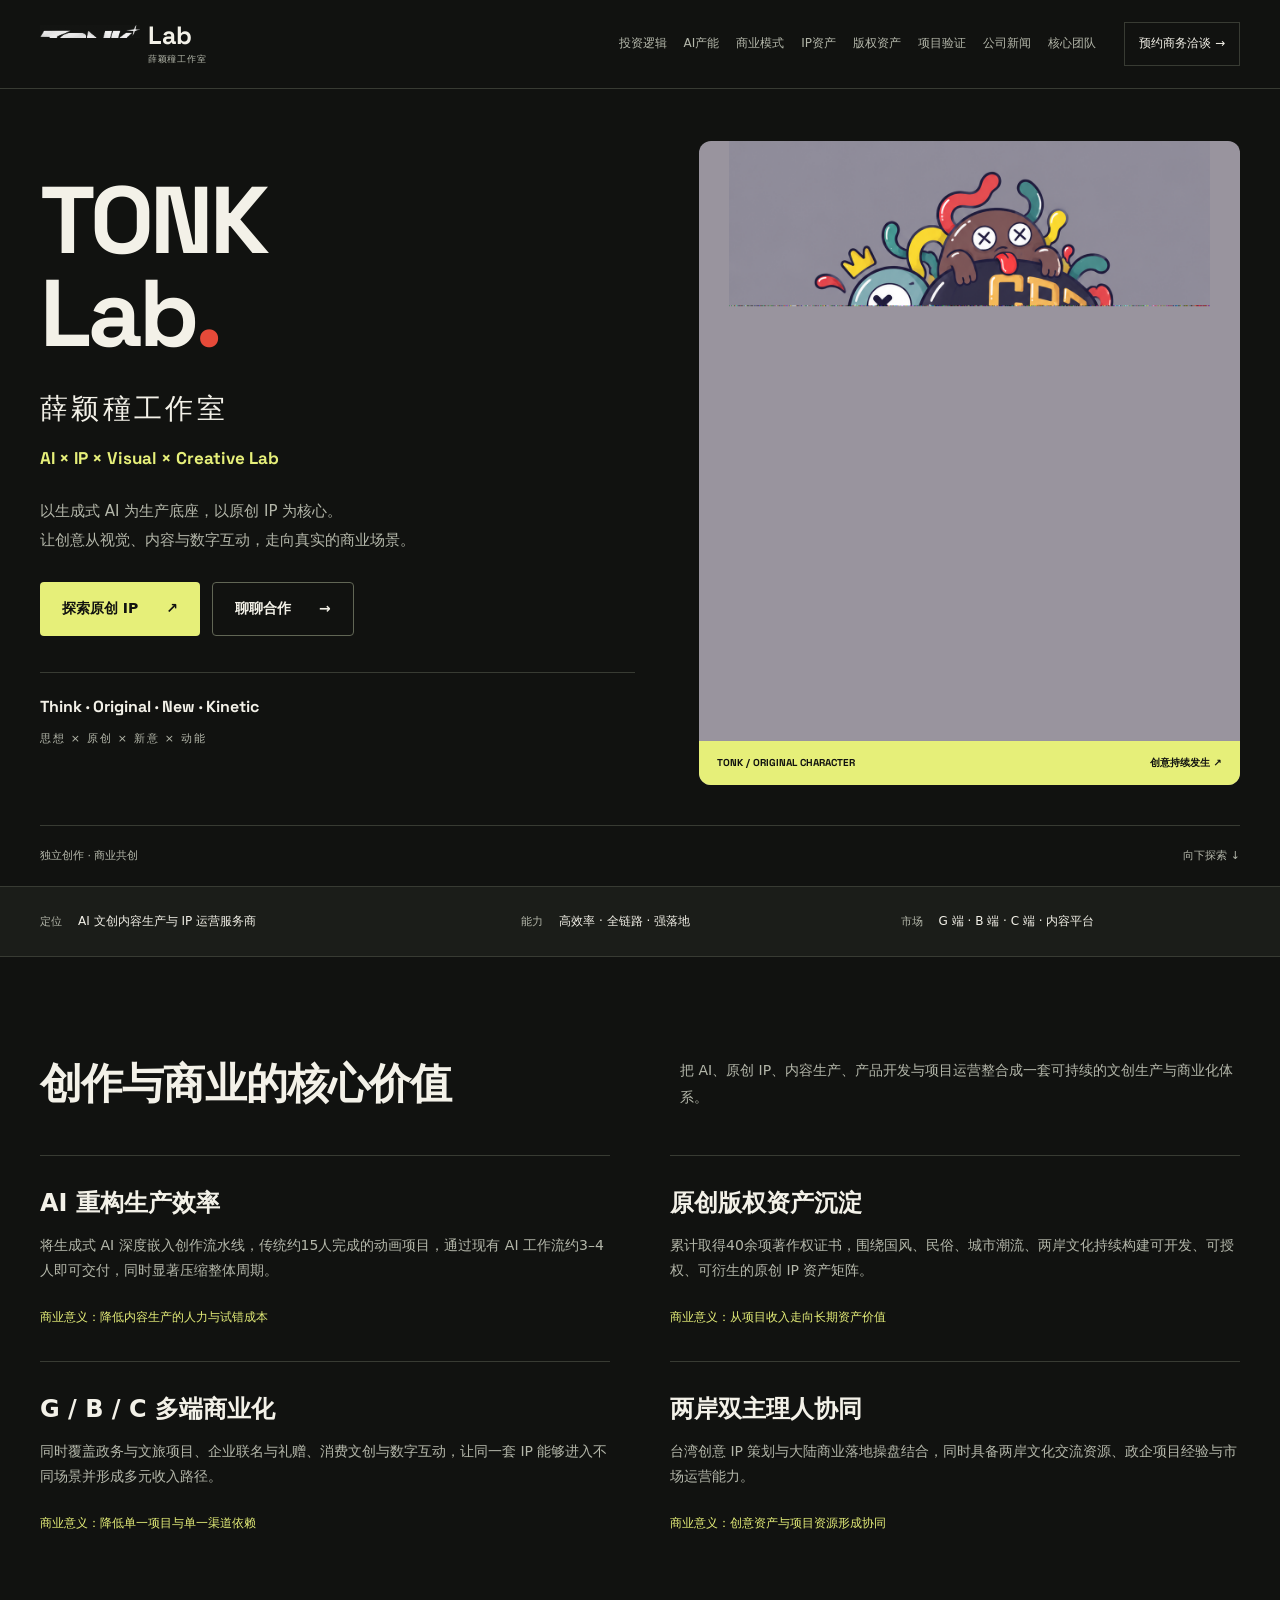
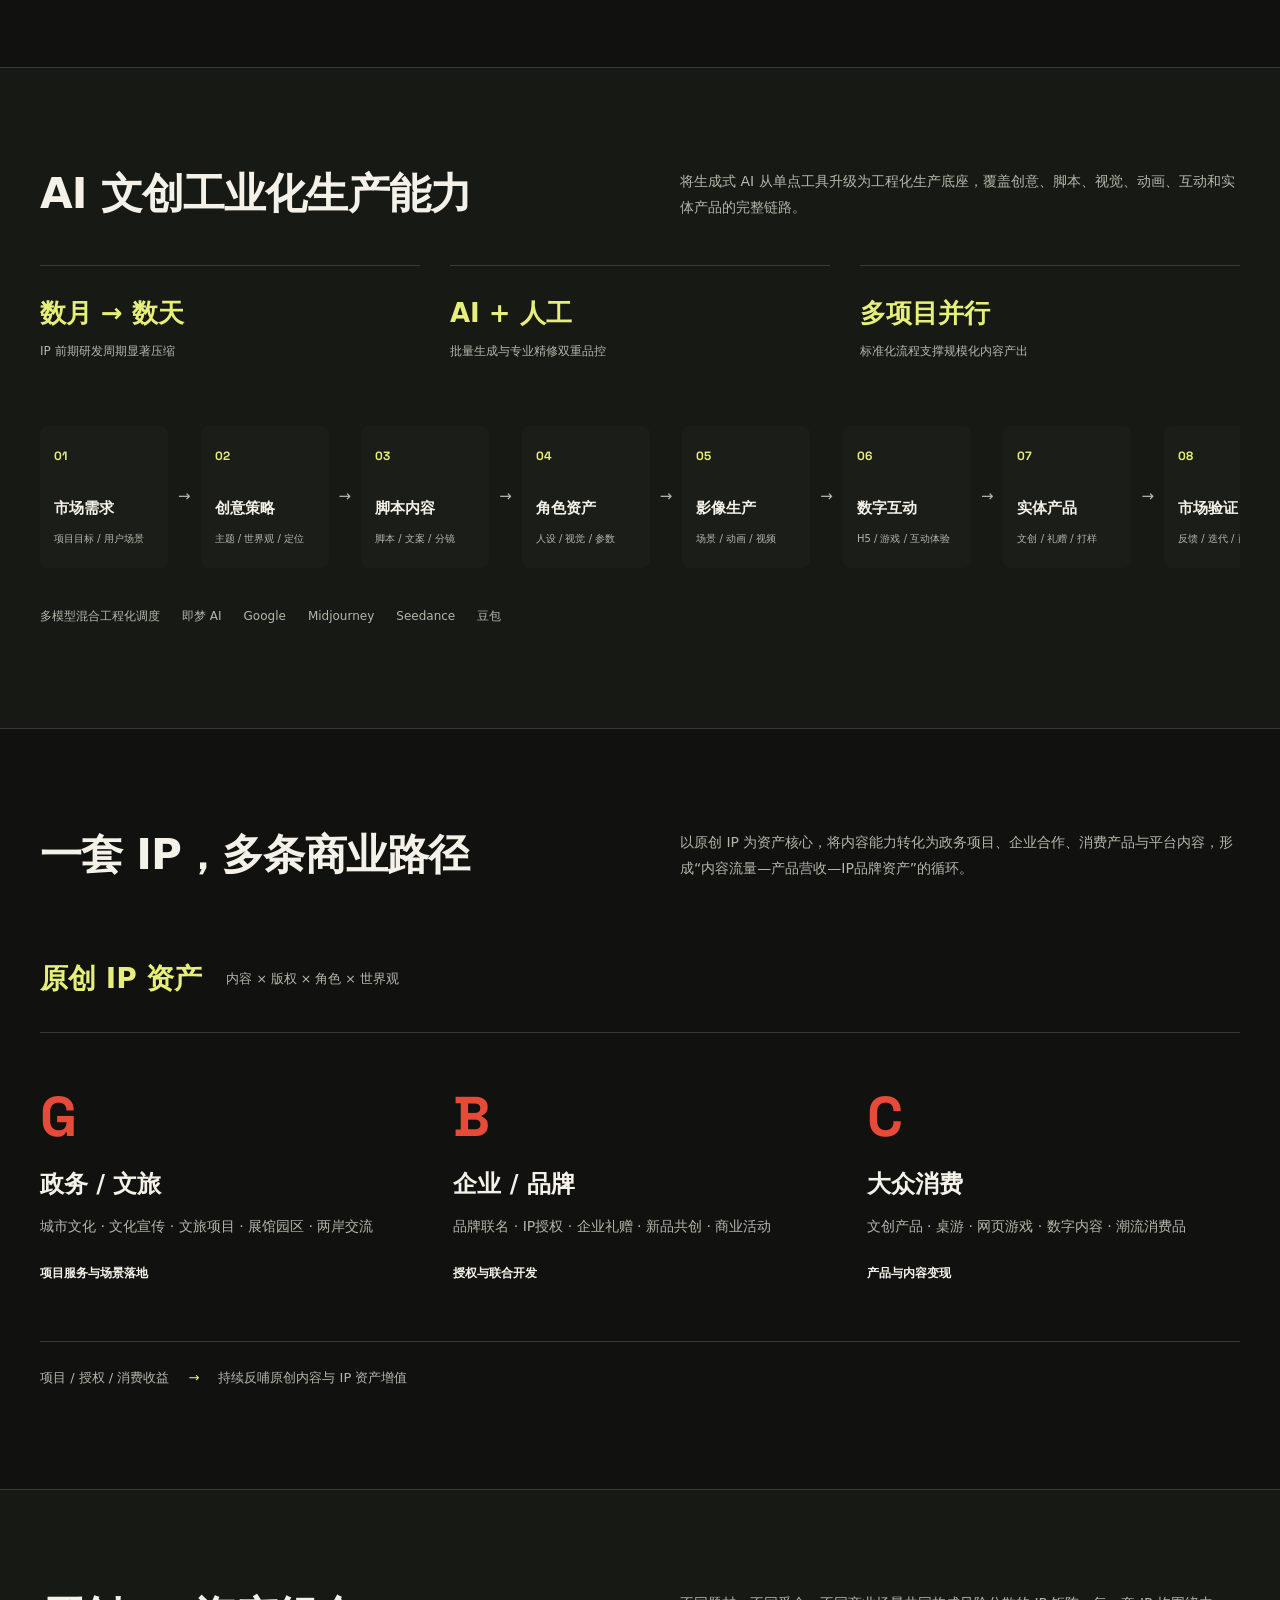
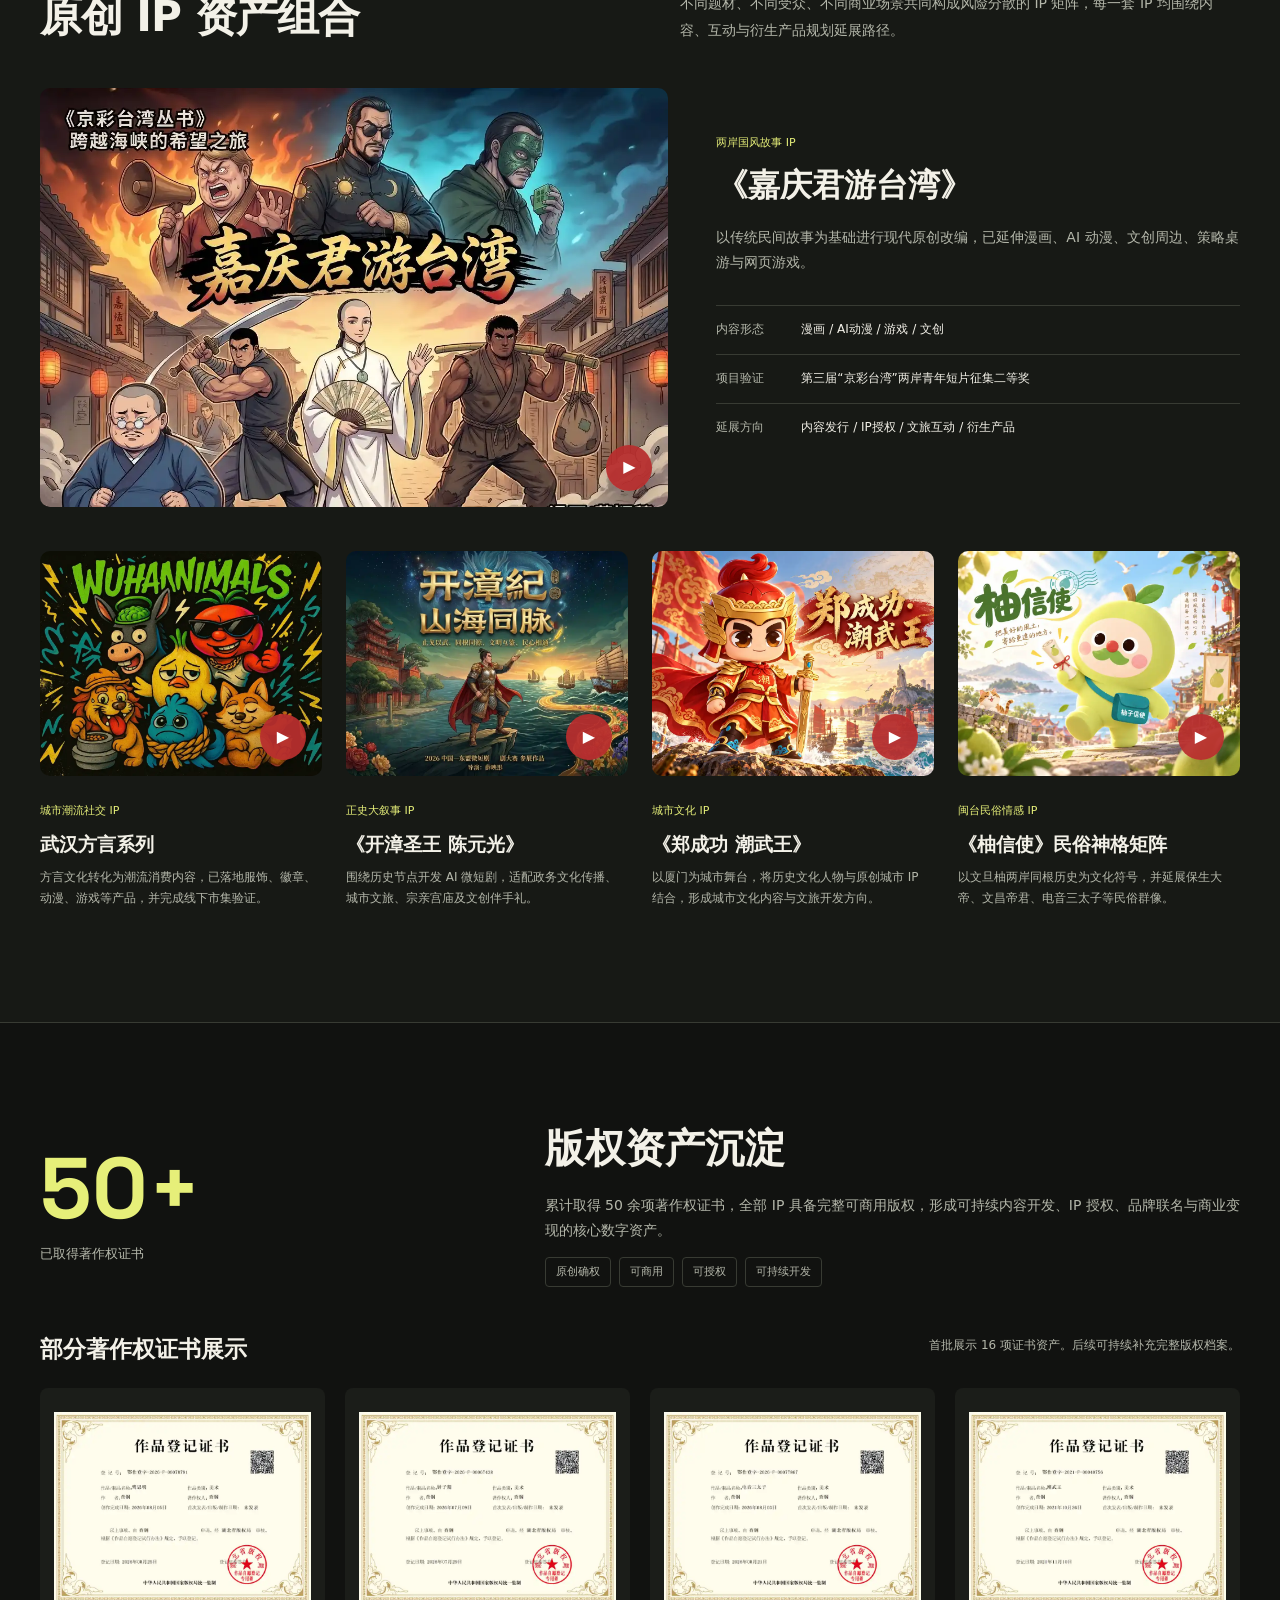
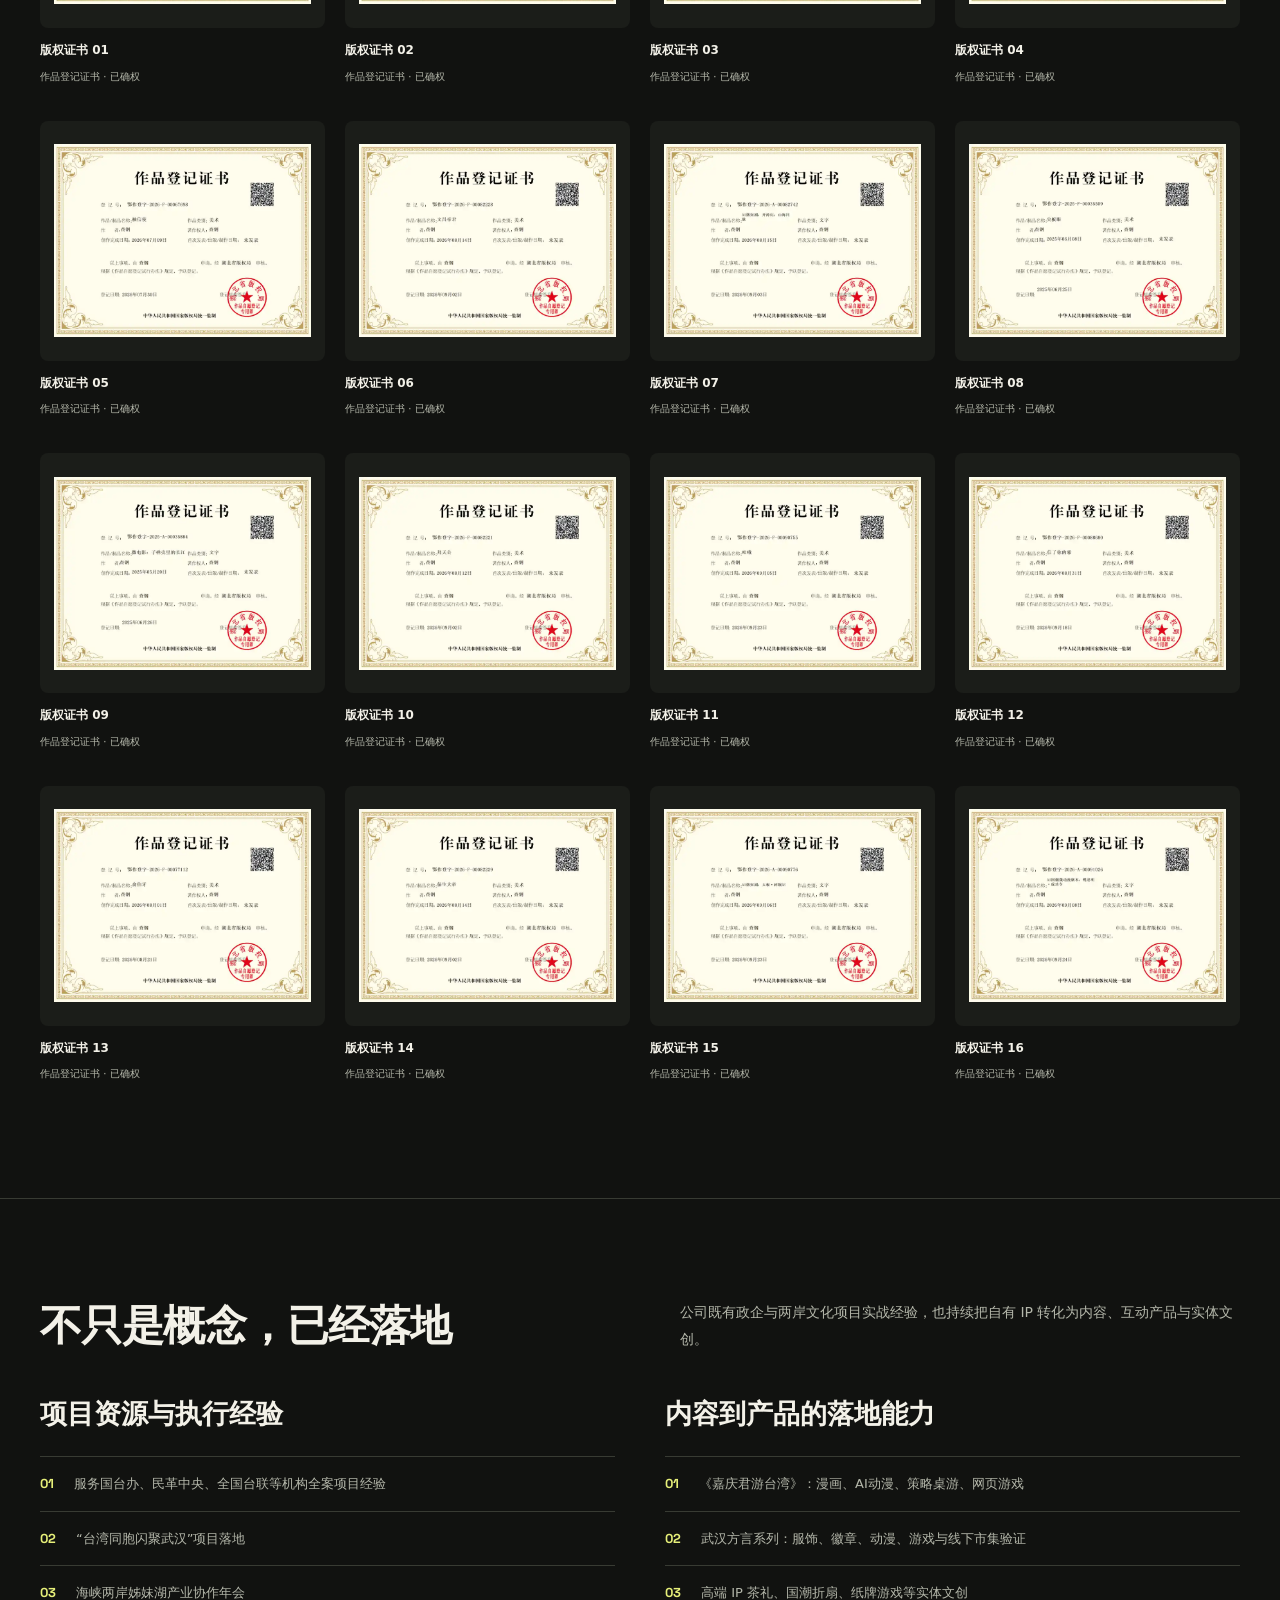
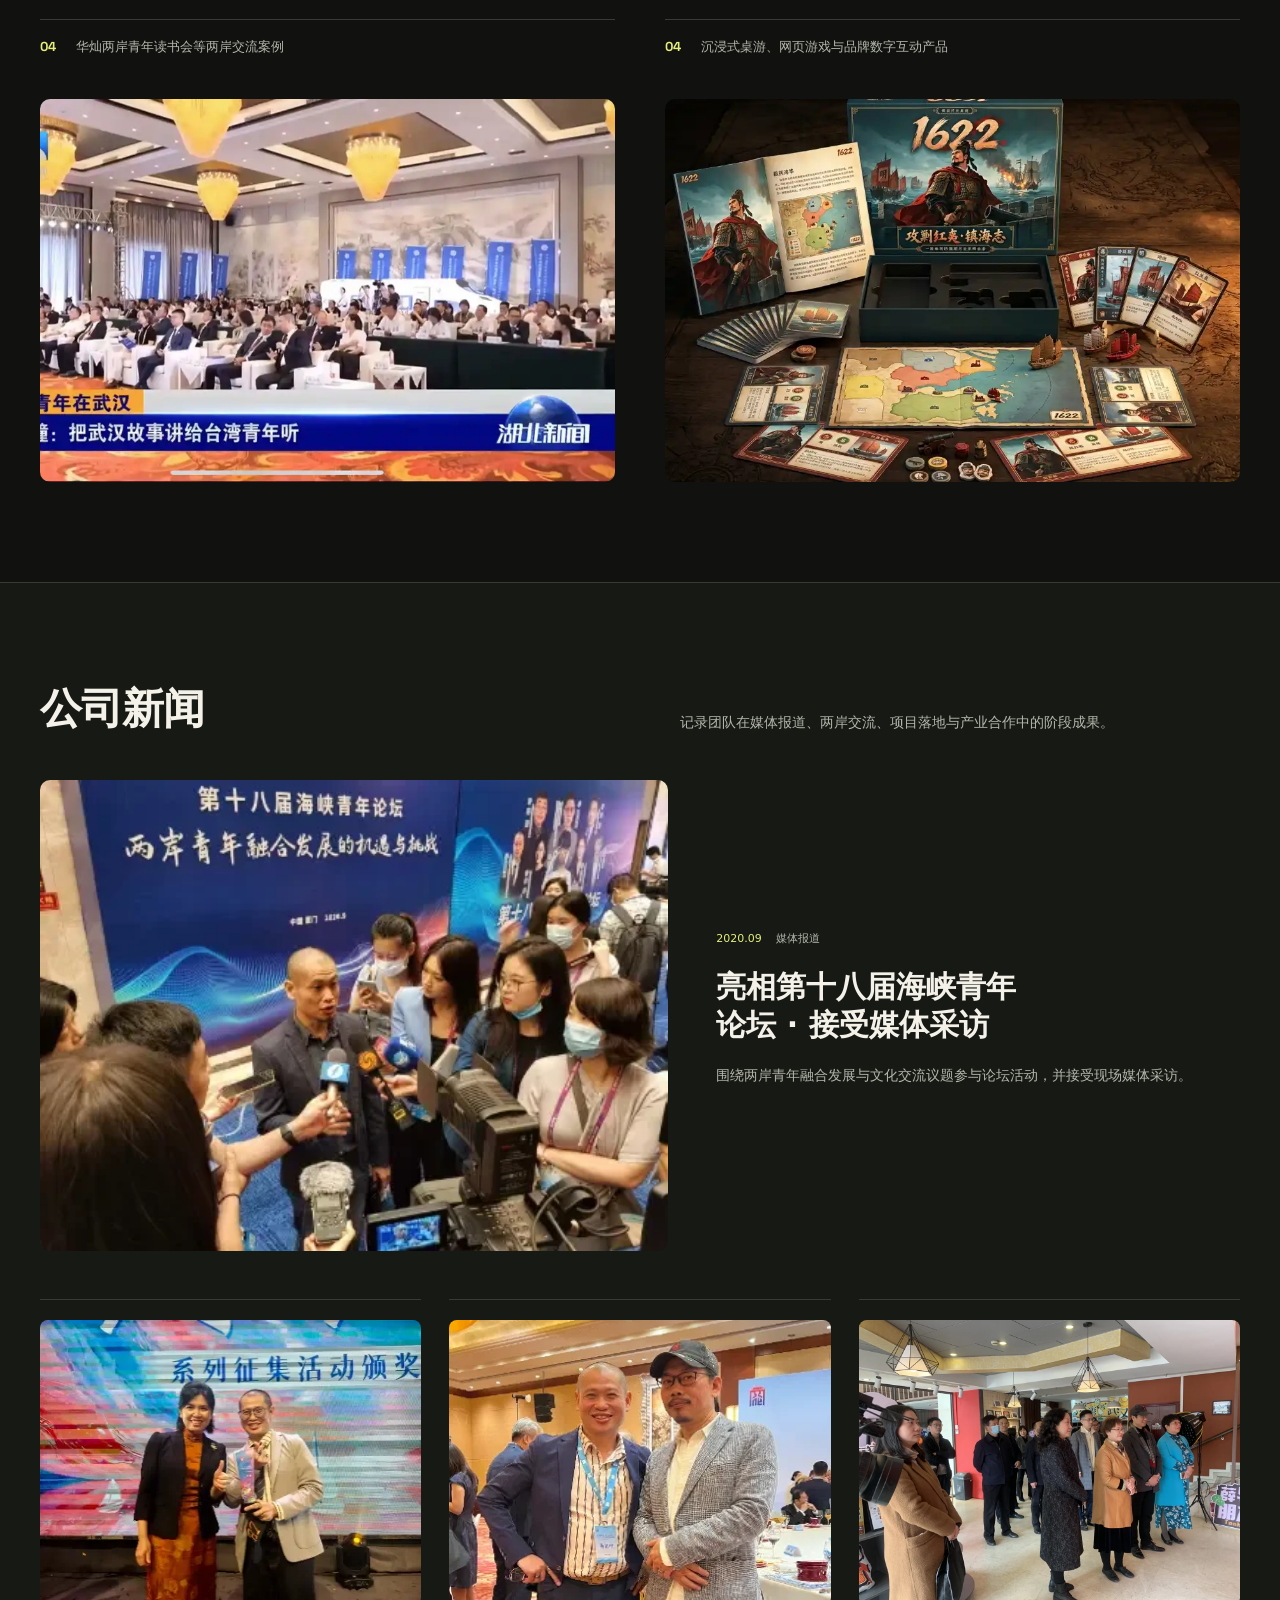
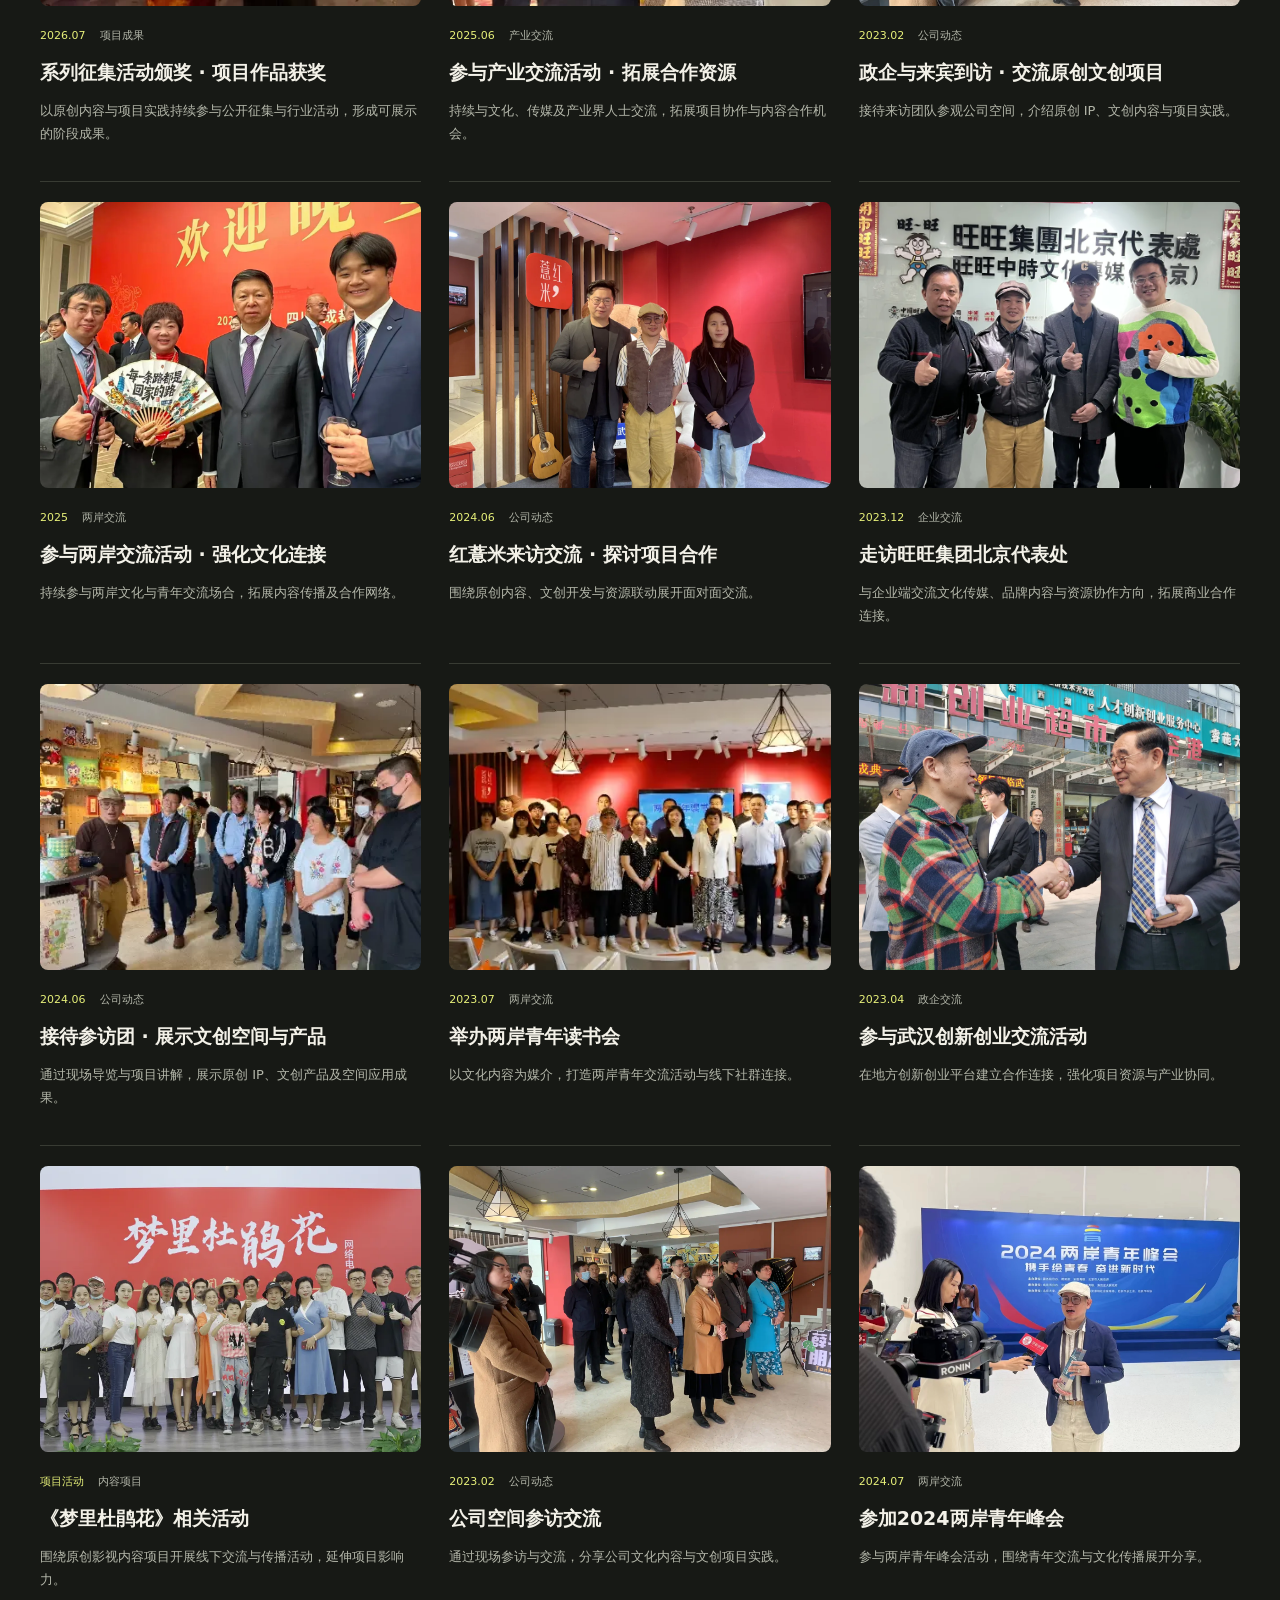
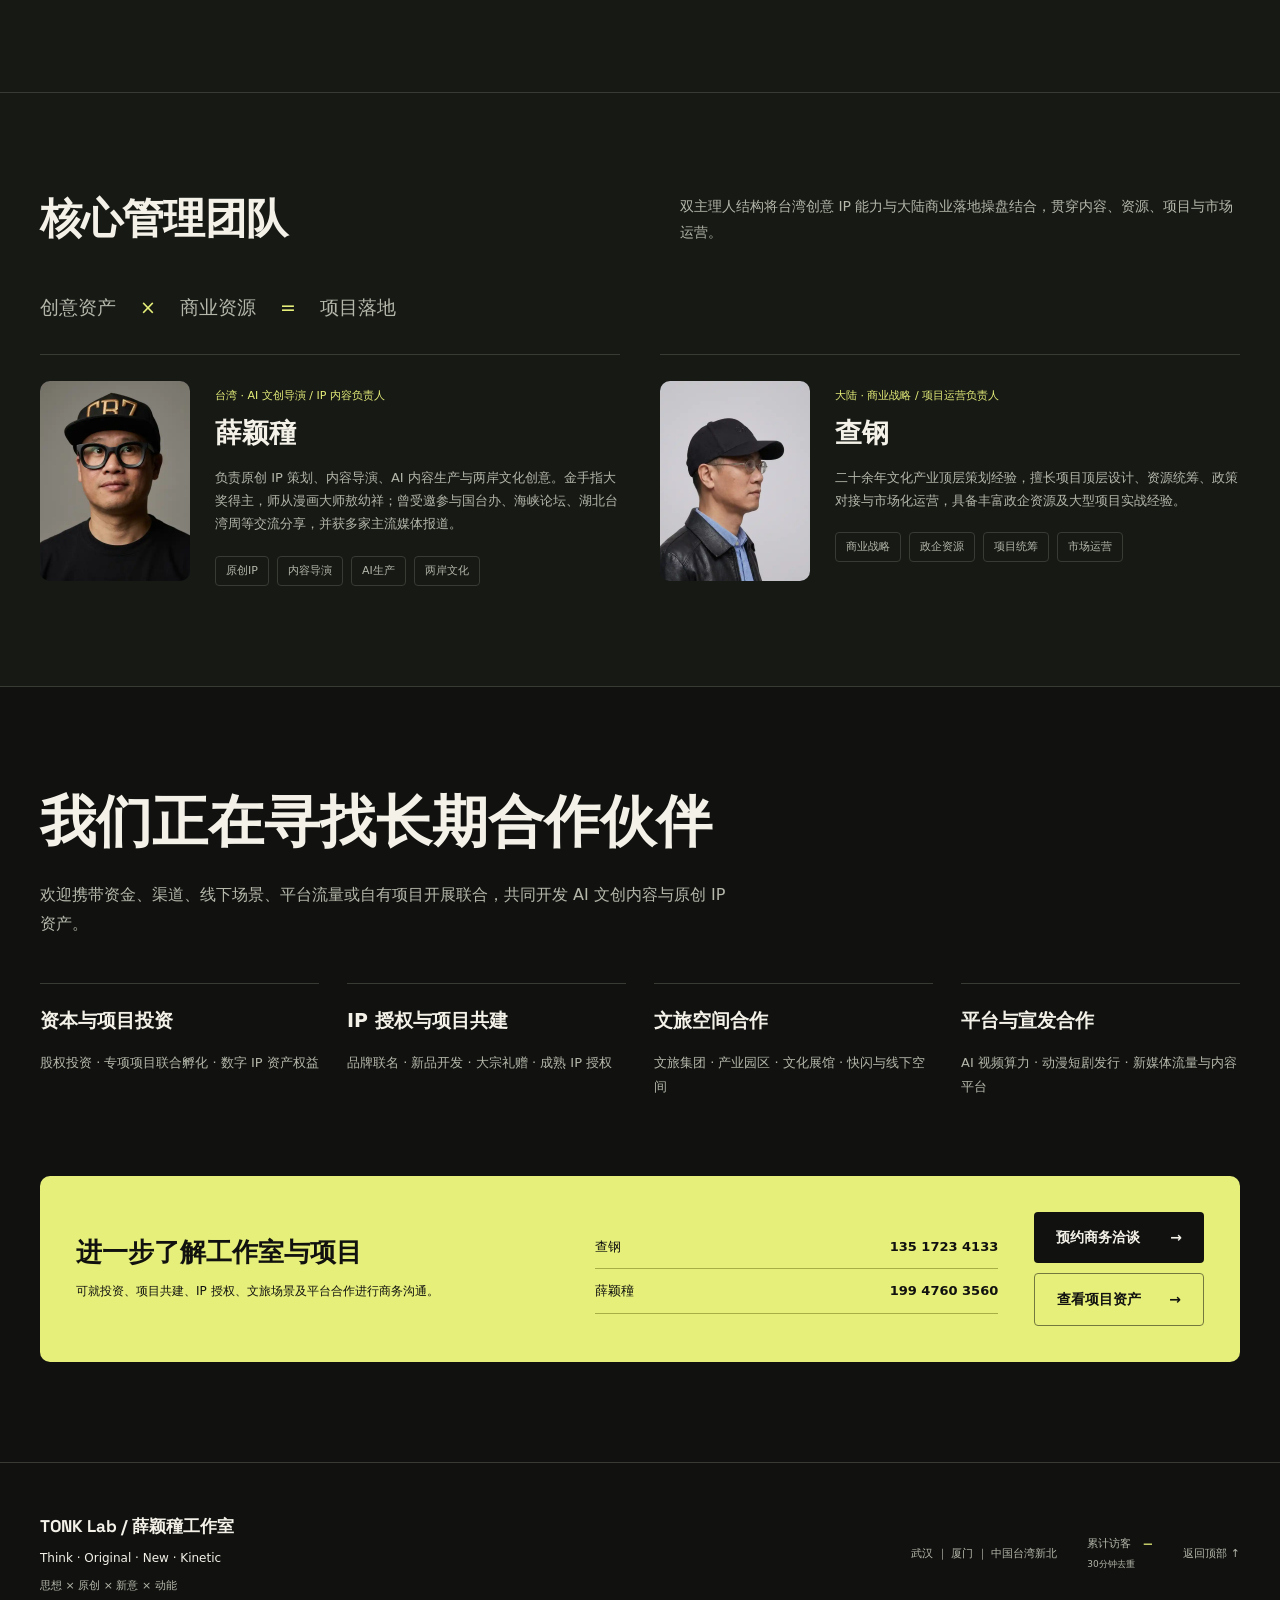
==== commit 3e5ff76f: "Finalize TONK Lab branding, font license and complete Pages delivery" ====
--- a/index.html
+++ b/index.html
@@ -79,9 +79,9 @@
         <div class="section-title-row reveal">
           <div>
             <span class="eyebrow">WHY US</span>
-            <h2>公司的核心商业价值</h2>
-          </div>
-          <p>红薏米 × 柚信使不是单纯调用 AI 工具，而是把 AI、原创 IP、内容生产、产品开发与项目运营整合成一套可持续的文创生产与商业化体系。</p>
+            <h2>创作与商业的核心价值</h2>
+          </div>
+          <p>把 AI、原创 IP、内容生产、产品开发与项目运营整合成一套可持续的文创生产与商业化体系。</p>
         </div>
 
         <div class="thesis-grid reveal">
@@ -344,7 +344,7 @@
         <div class="contact-block reveal" id="contact">
           <div>
             <span>BUSINESS CONTACT</span>
-            <h3>进一步了解公司与项目</h3>
+            <h3>进一步了解工作室与项目</h3>
             <p>可就投资、项目共建、IP 授权、文旅场景及平台合作进行商务沟通。</p>
           </div>
           <div class="contact-people">
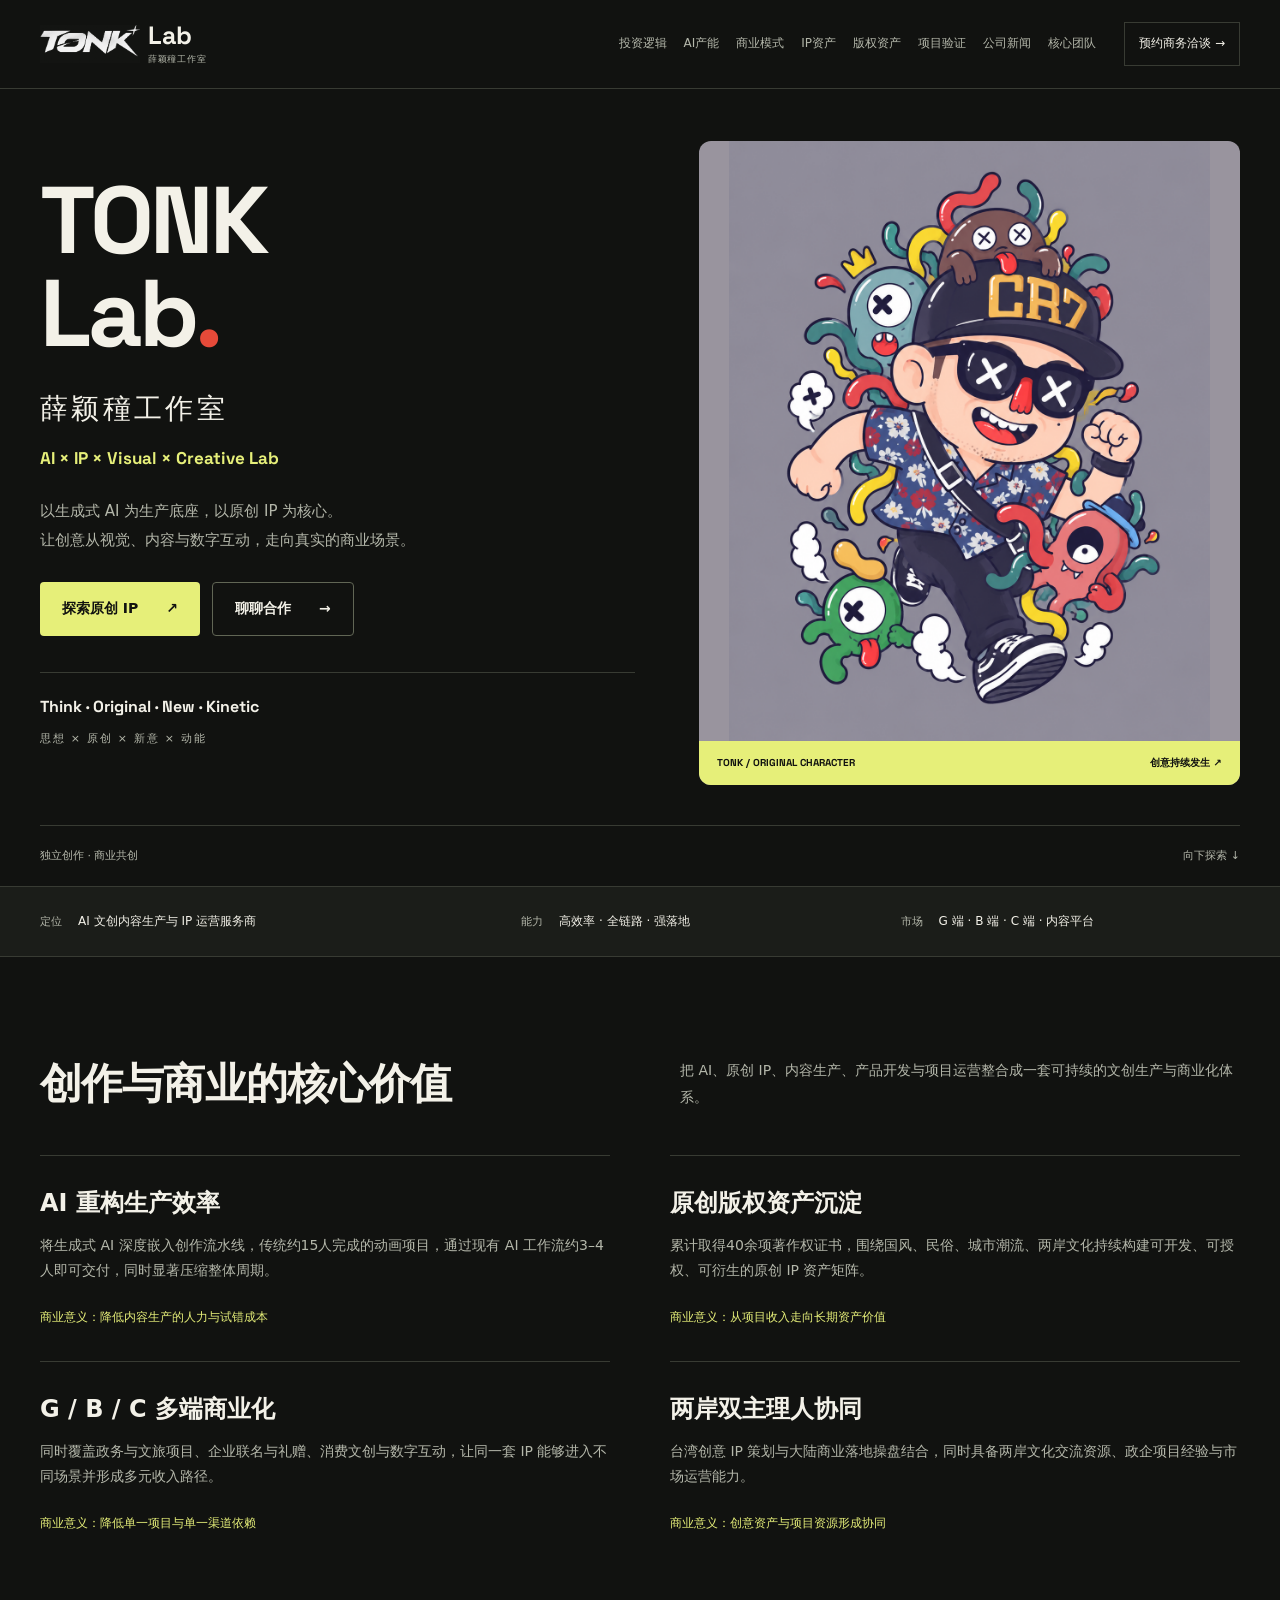
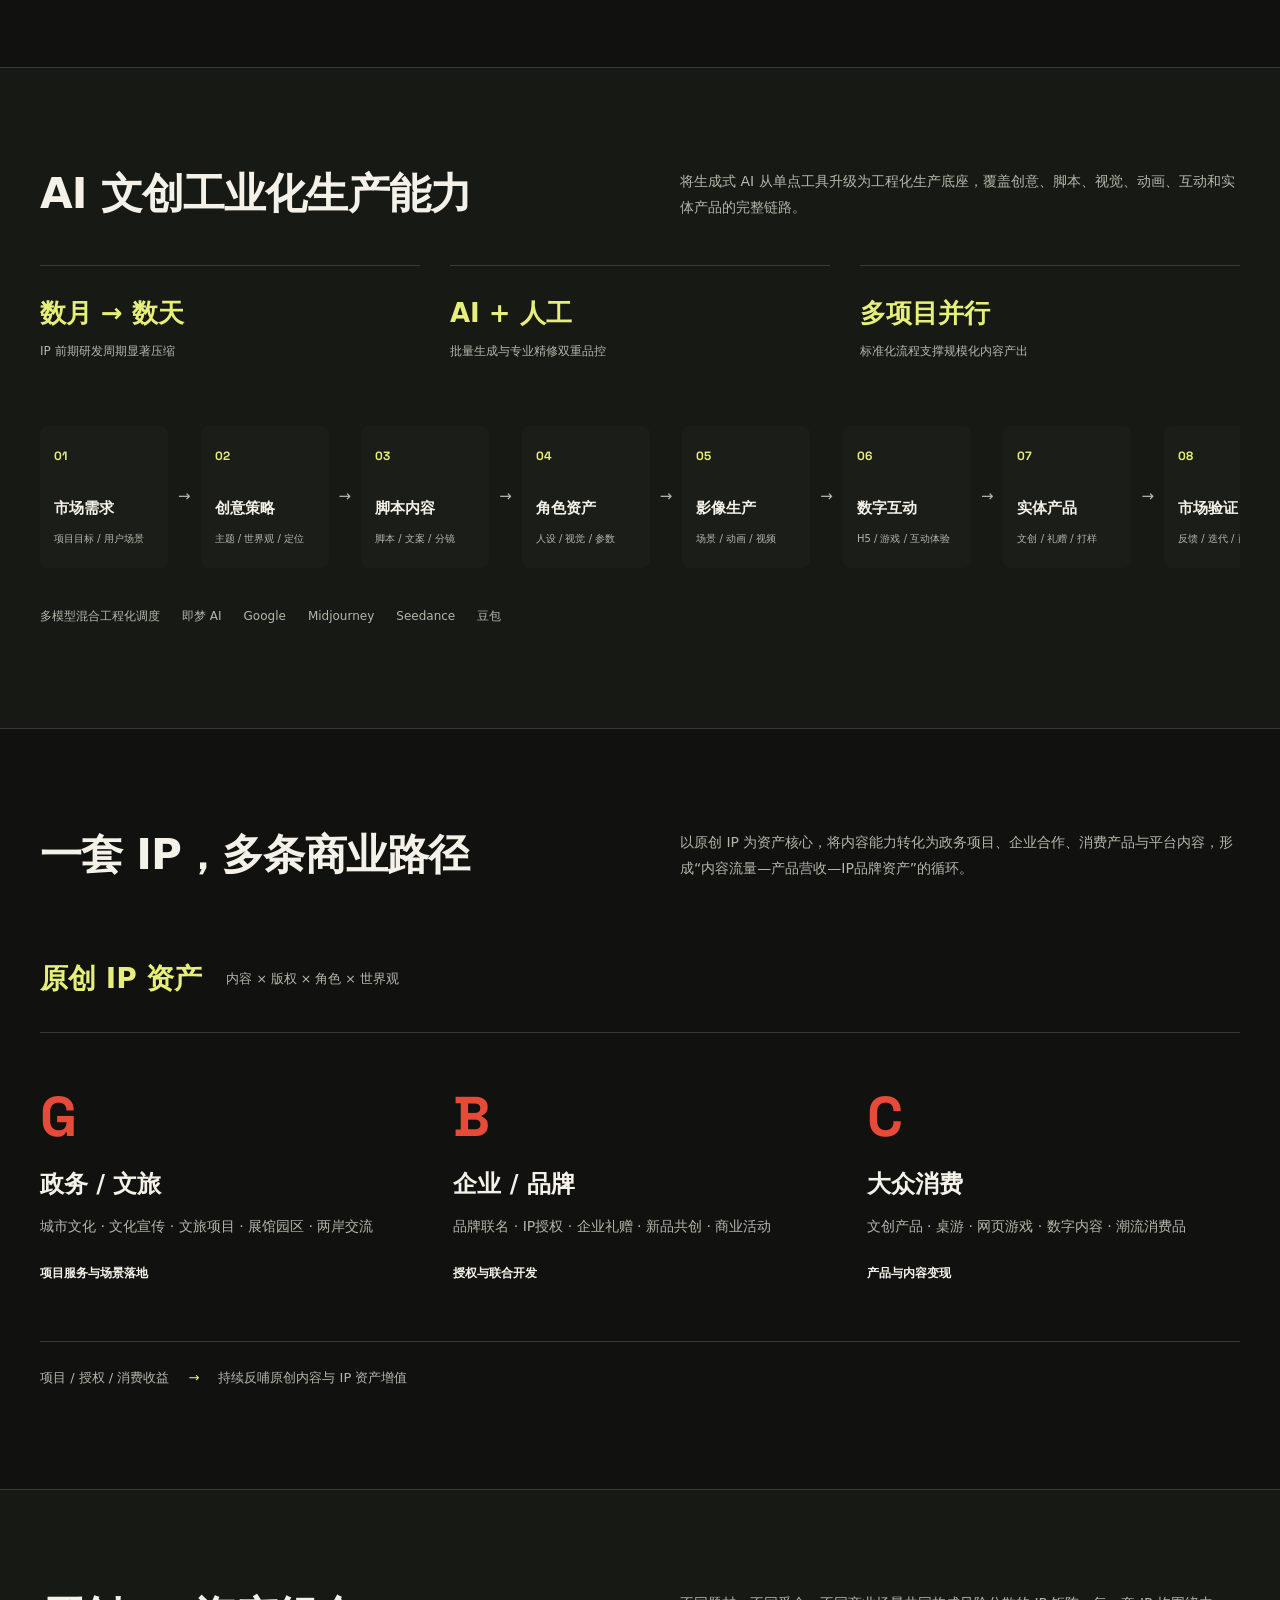
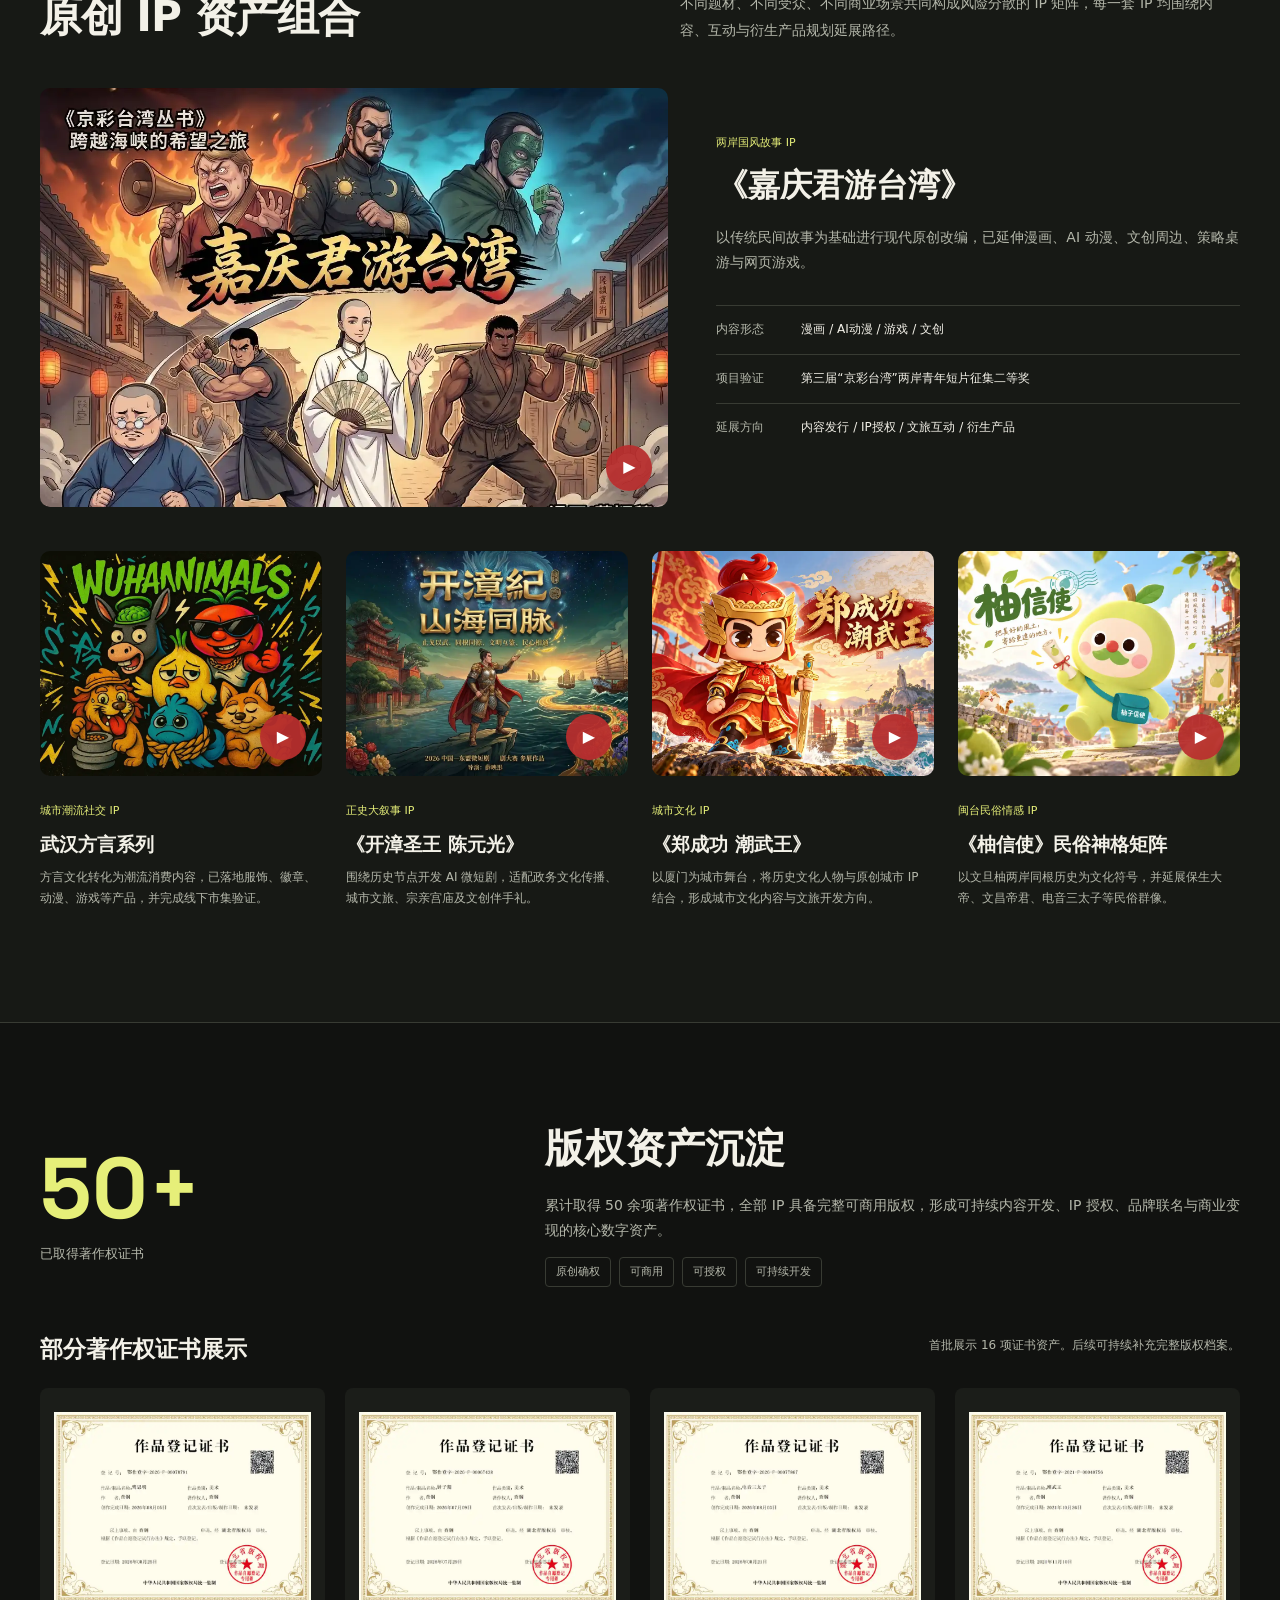
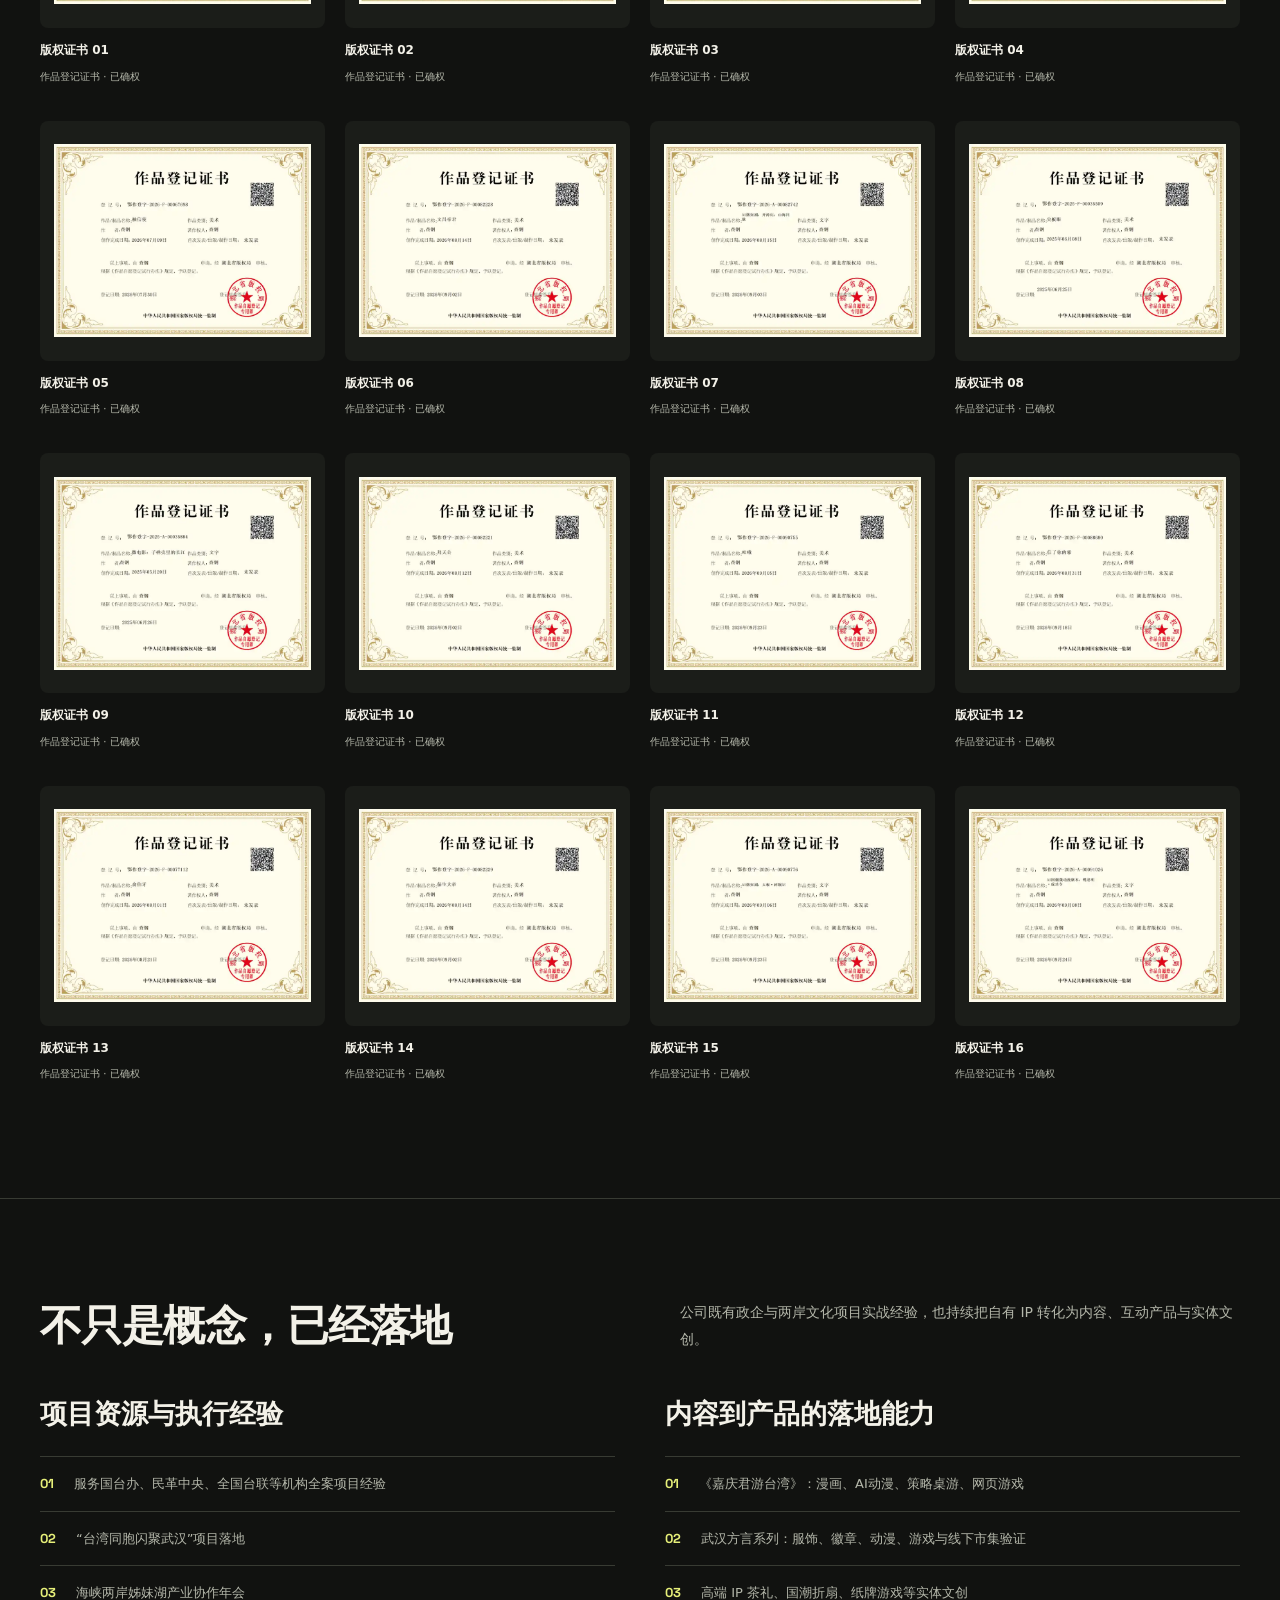
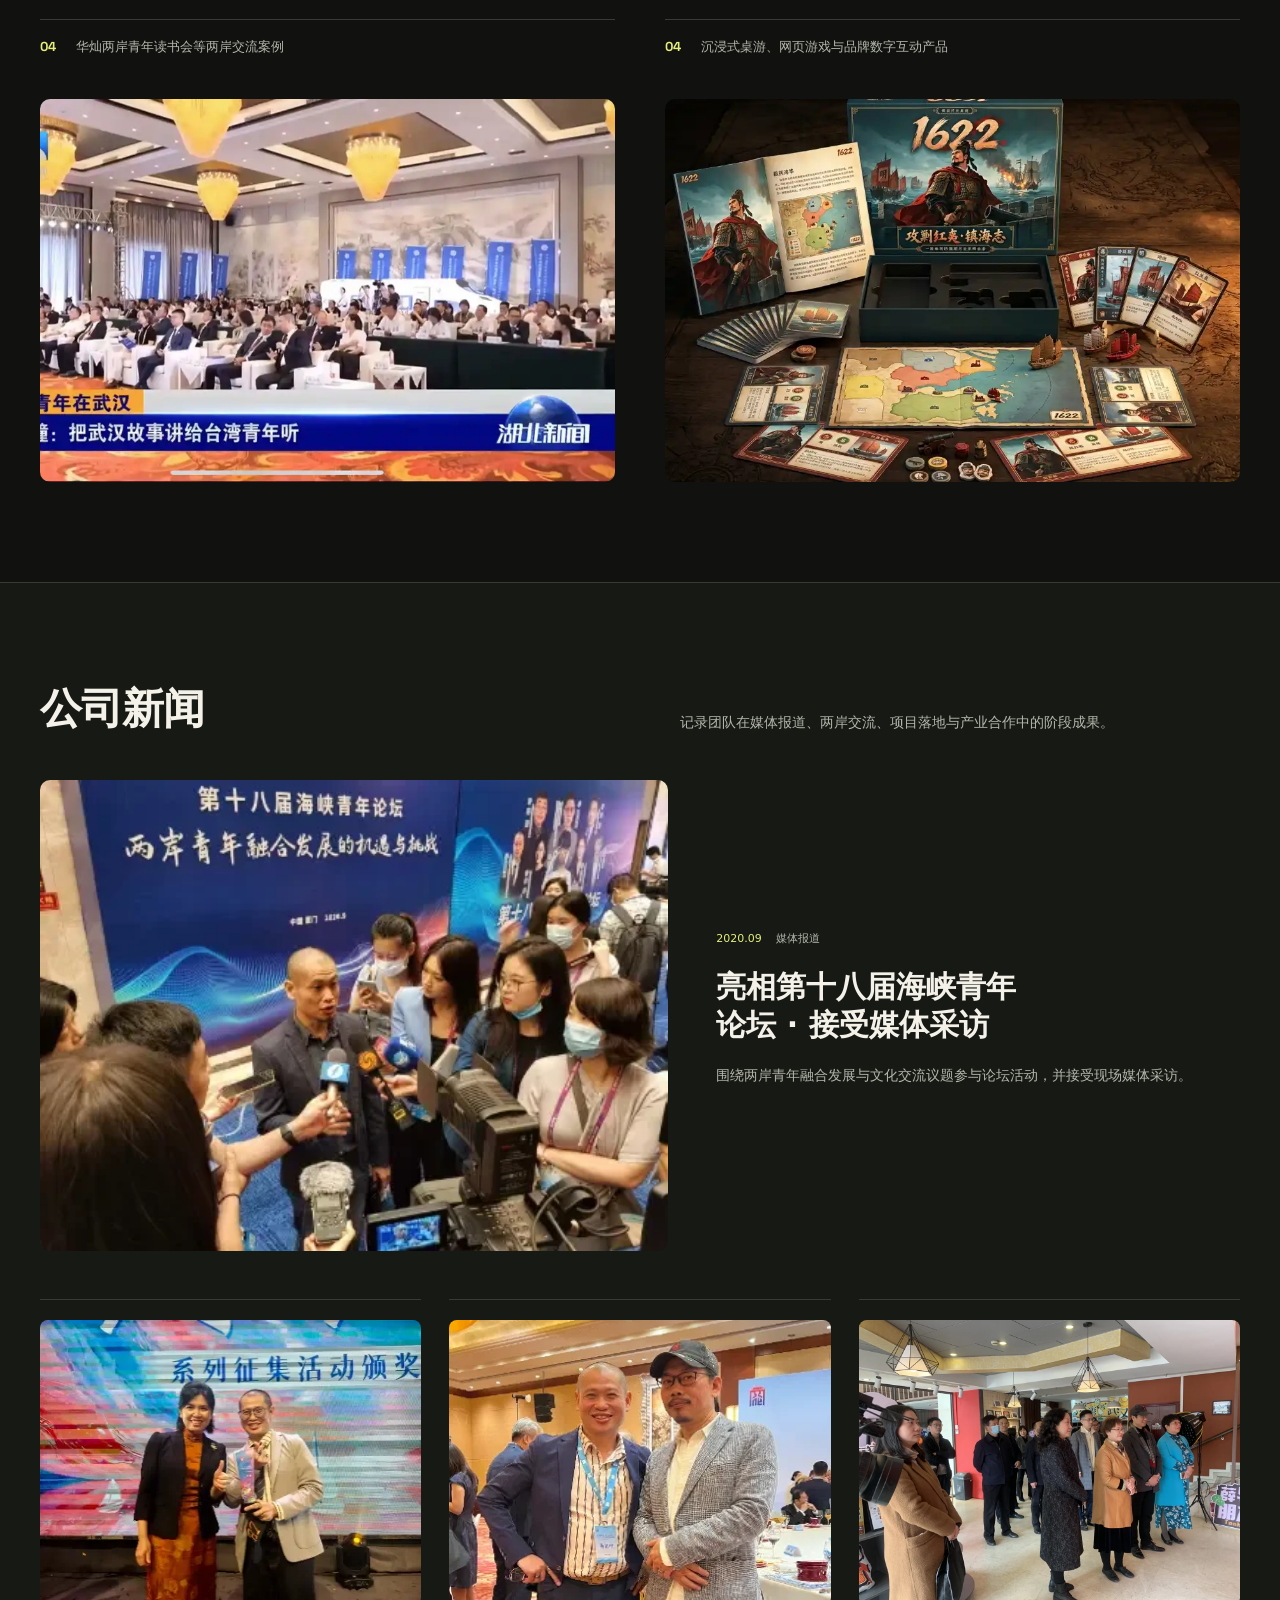
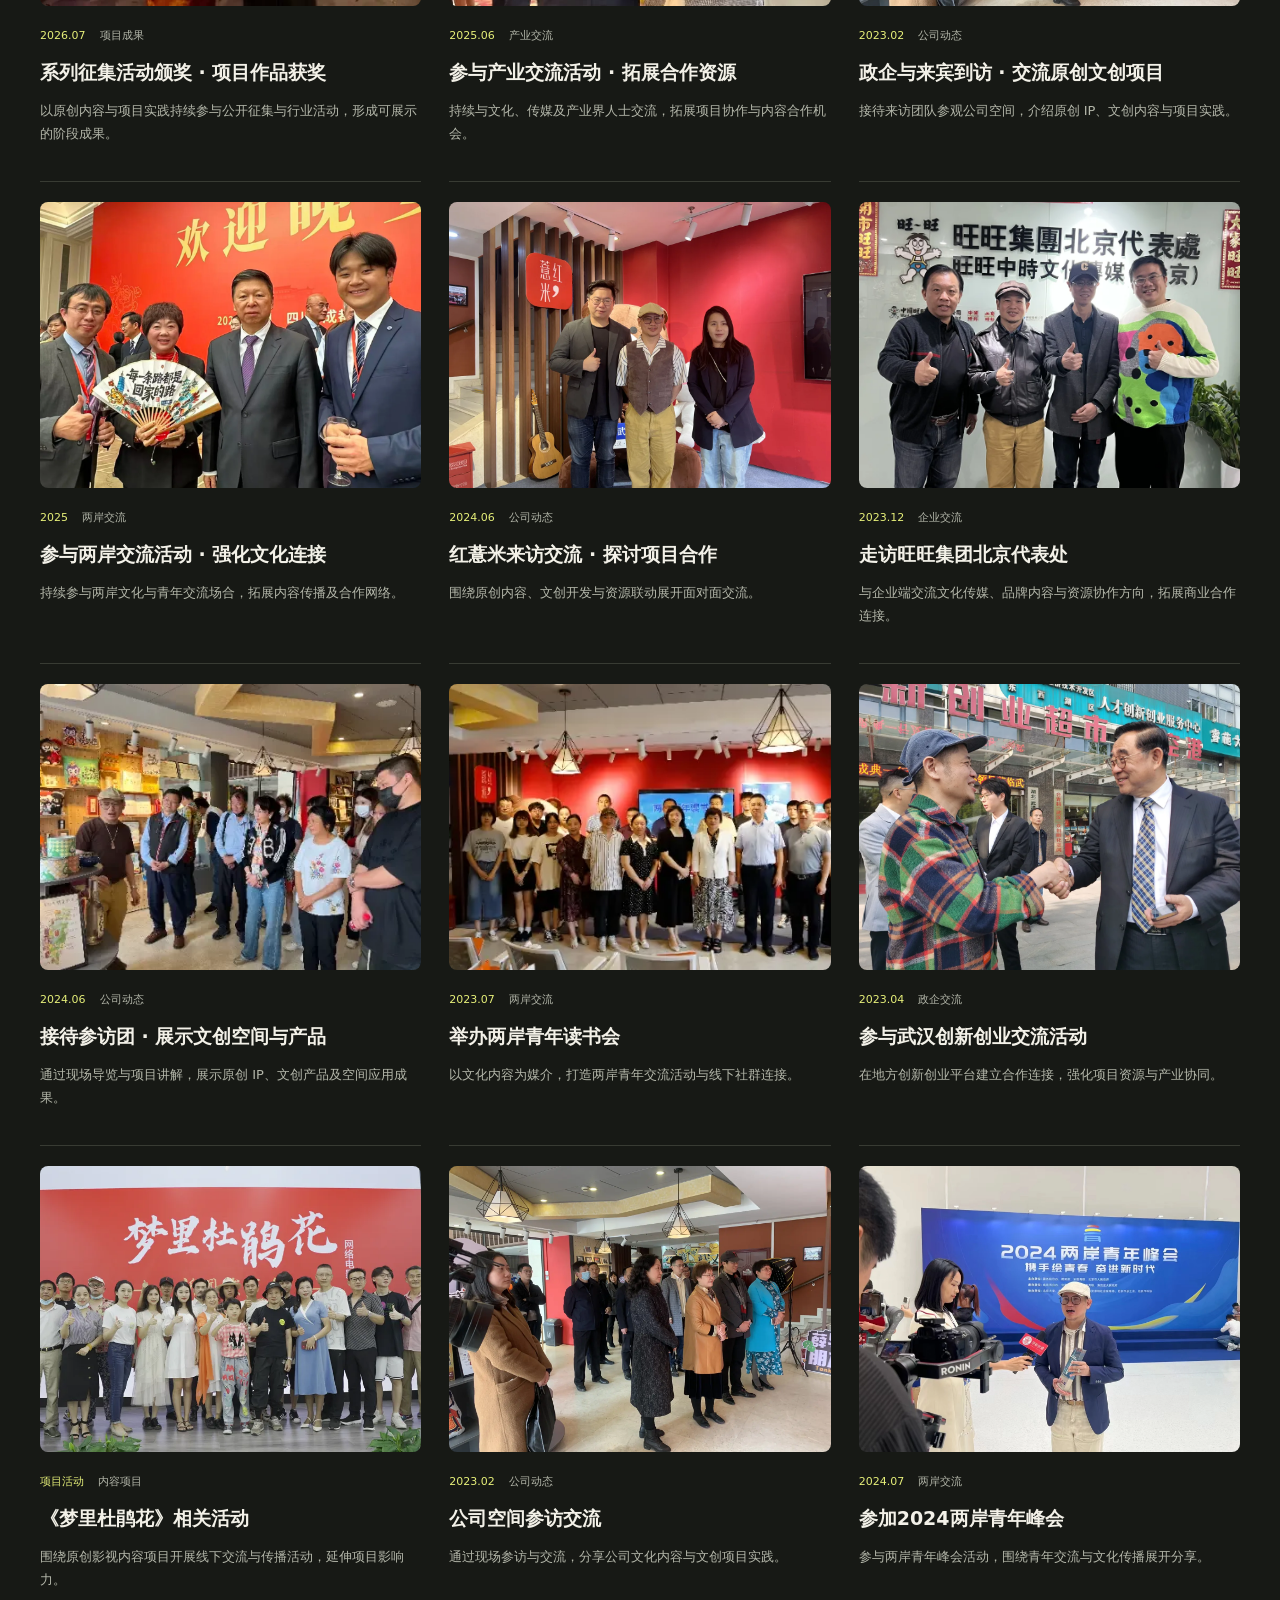
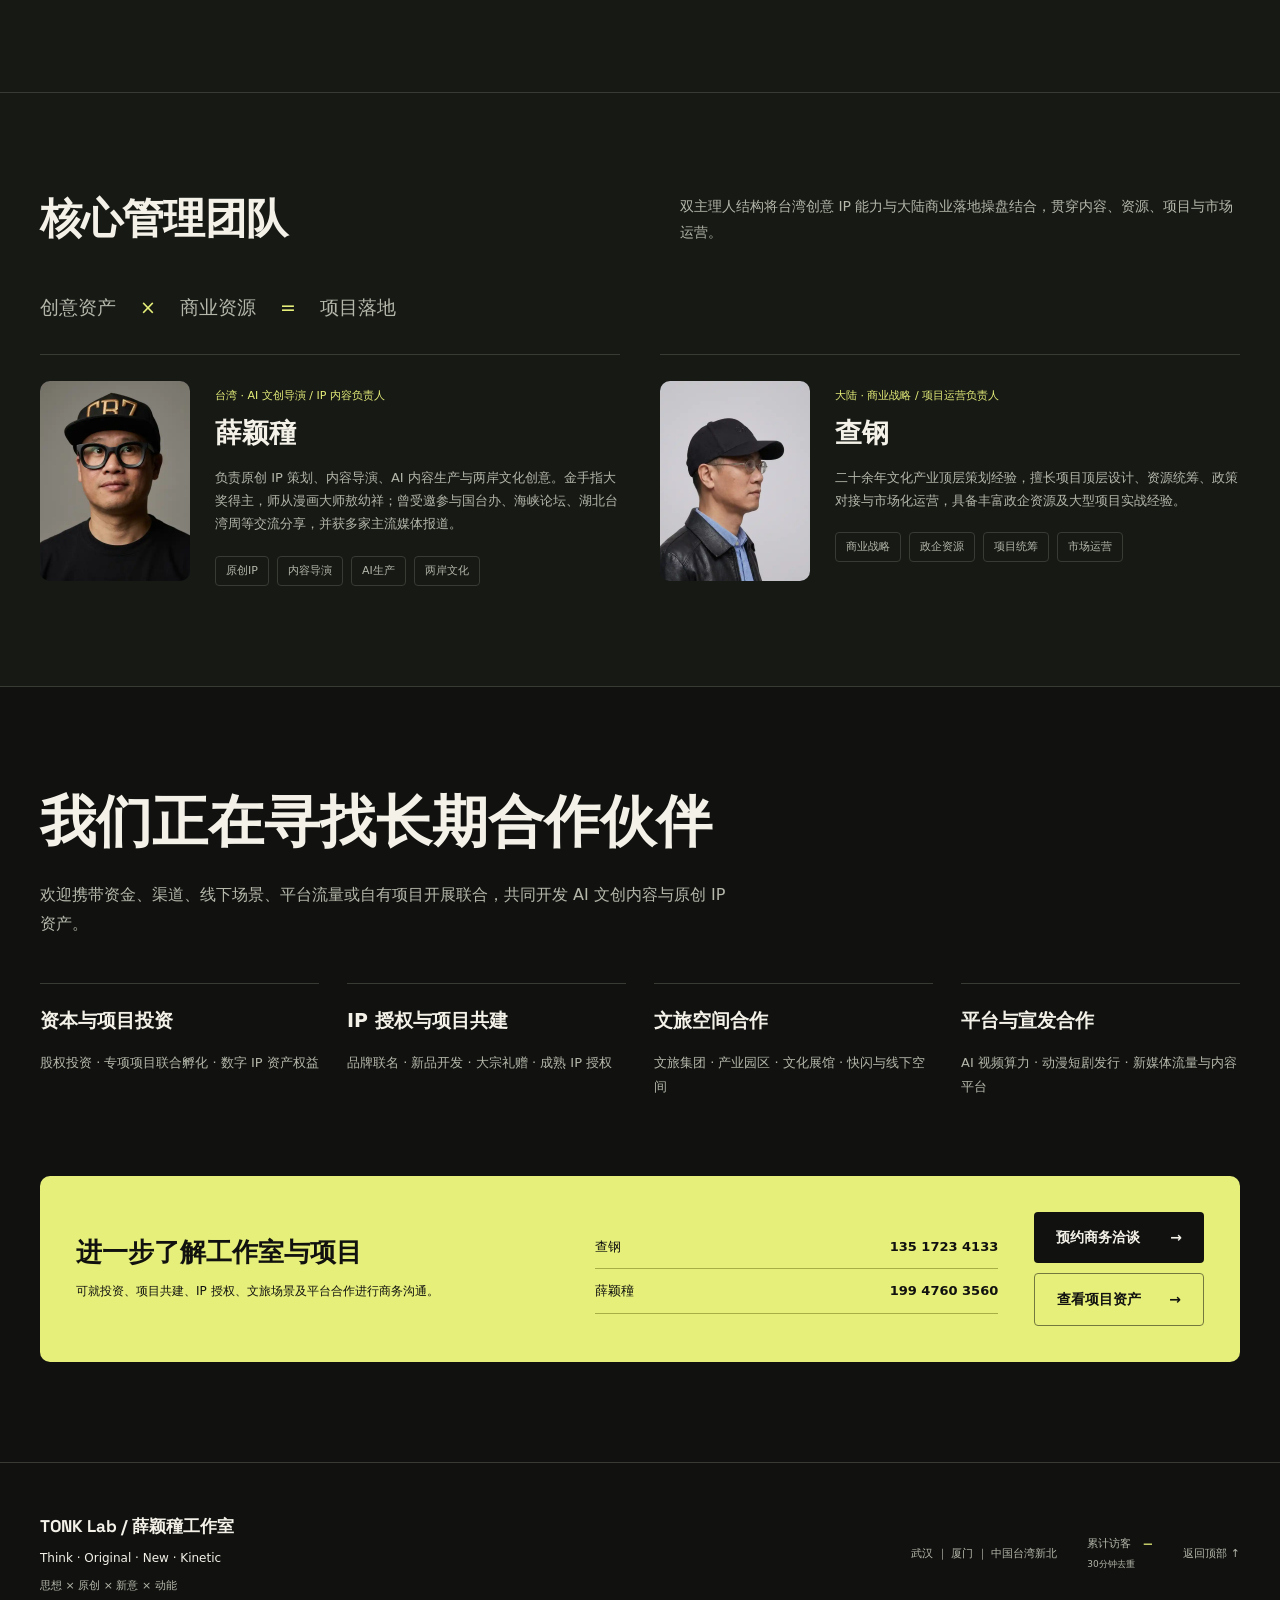
==== commit ef672c05: "Refresh original TONK artwork cache for final delivery" ====
--- a/index.html
+++ b/index.html
@@ -13,7 +13,7 @@
   <header class="site-header" id="top">
     <div class="container nav-wrap">
       <a class="brand" href="#top" aria-label="TONK Lab 薛颖穜工作室首页">
-        <span class="logo-window"><img src="assets/brand/tonk-logo.png" alt="TONK Logo" width="1254" height="1254"></span>
+        <span class="logo-window"><img src="assets/brand/tonk-logo.png?v=original" alt="TONK Logo" width="1254" height="1254"></span>
         <span class="brand-name">Lab<small>薛颖穜工作室</small></span>
       </a>
 
@@ -59,7 +59,7 @@
           <div class="brand-manifesto"><p>Think · Original · New · Kinetic</p><span>思想 × 原创 × 新意 × 动能</span></div>
         </div>
         <figure class="hero-art">
-          <img src="assets/brand/tonk-character.png" alt="TONK 原创人物插画：戴帽子与墨镜的人物，周围环绕彩色潮流小怪兽" width="1122" height="1402" fetchpriority="high" decoding="async">
+          <img src="assets/brand/tonk-character.png?v=original" alt="TONK 原创人物插画：戴帽子与墨镜的人物，周围环绕彩色潮流小怪兽" width="1122" height="1402" fetchpriority="high" decoding="async">
           <figcaption><span>TONK / ORIGINAL CHARACTER</span><span>创意持续发生 ↗</span></figcaption>
         </figure>
       </div>
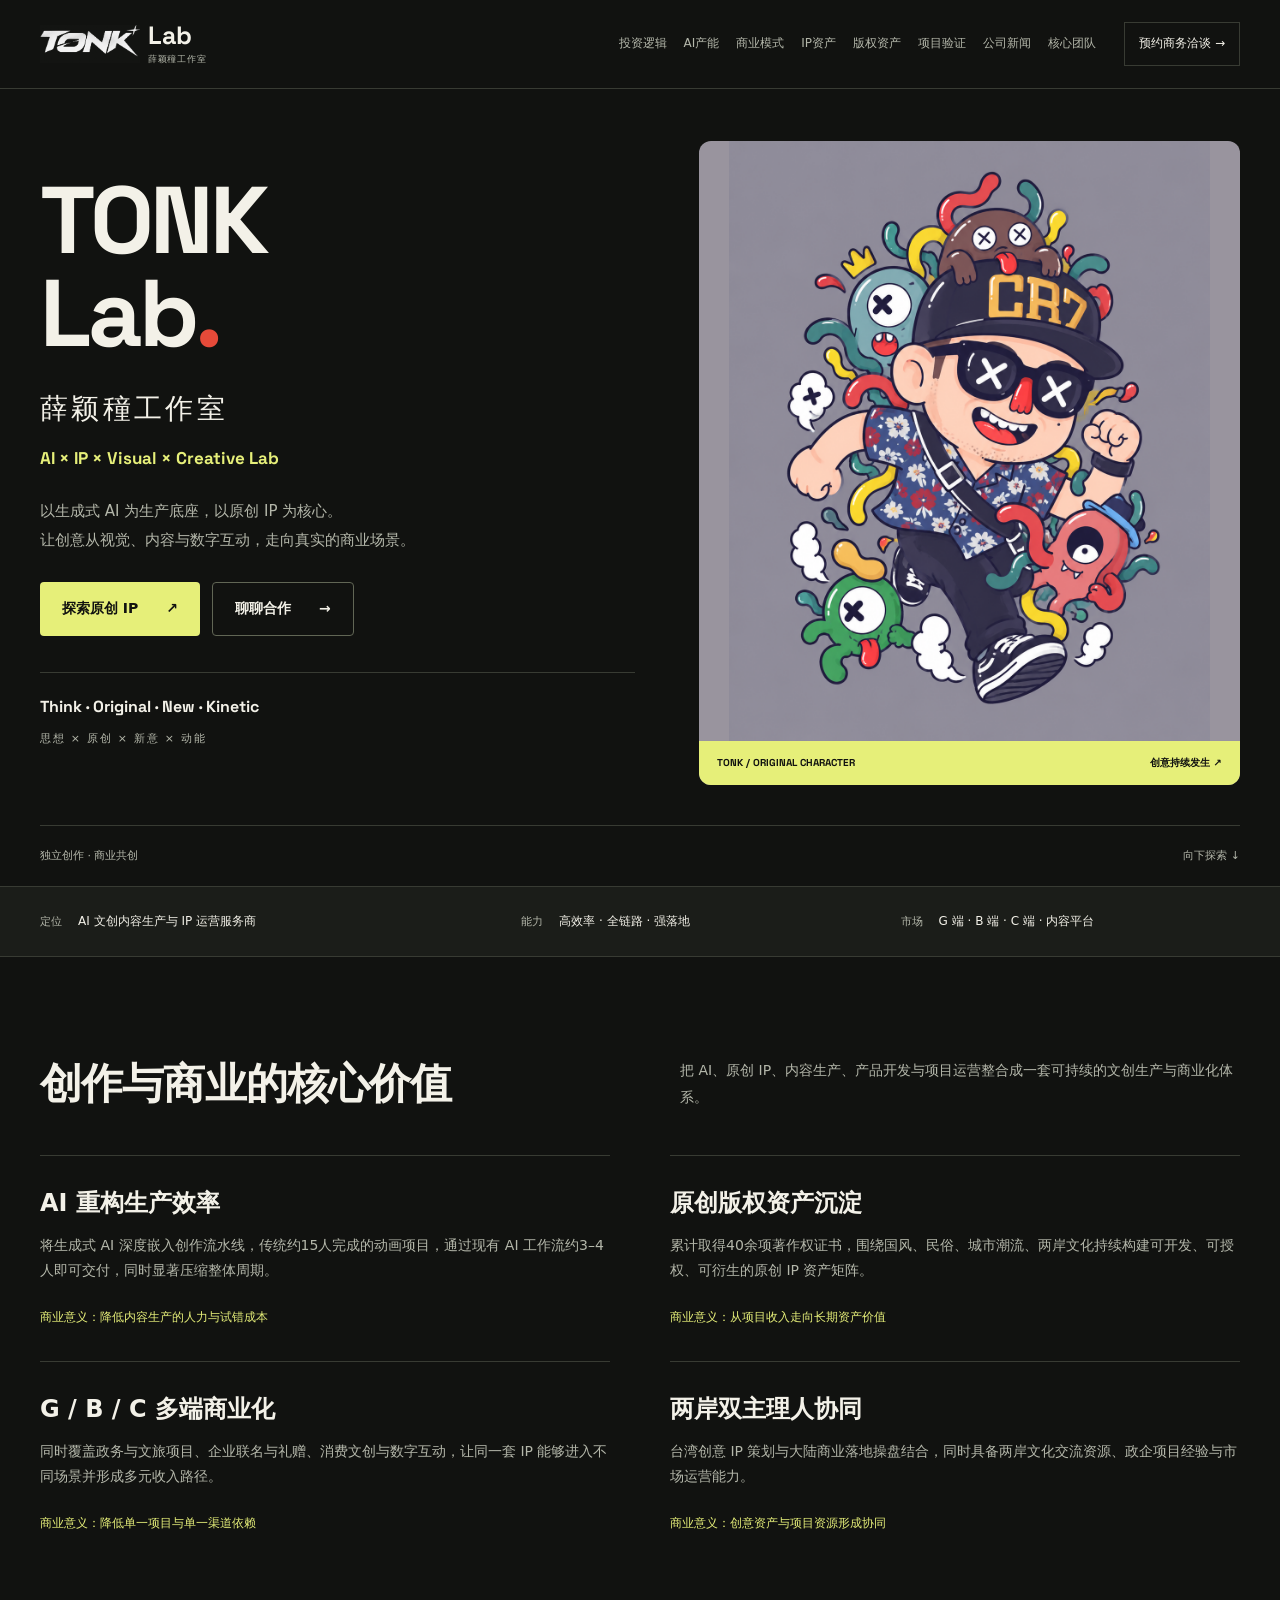
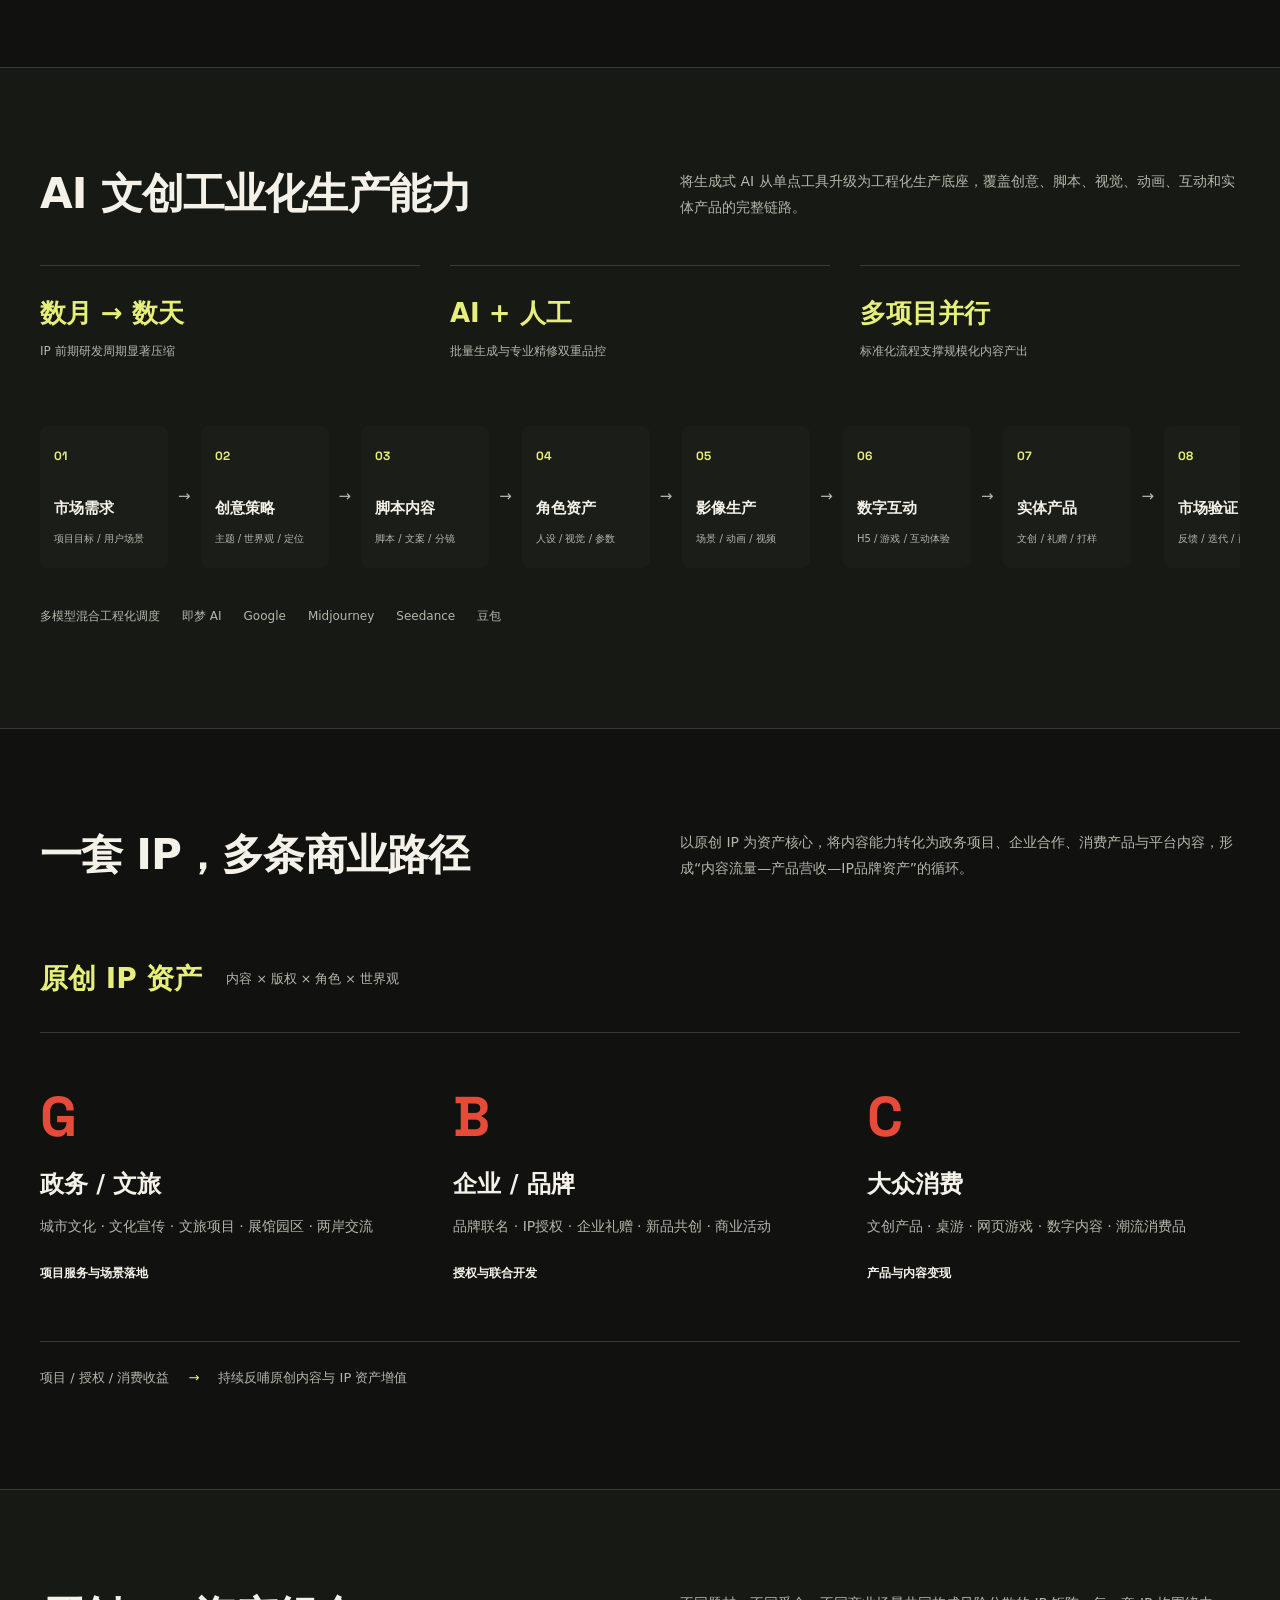
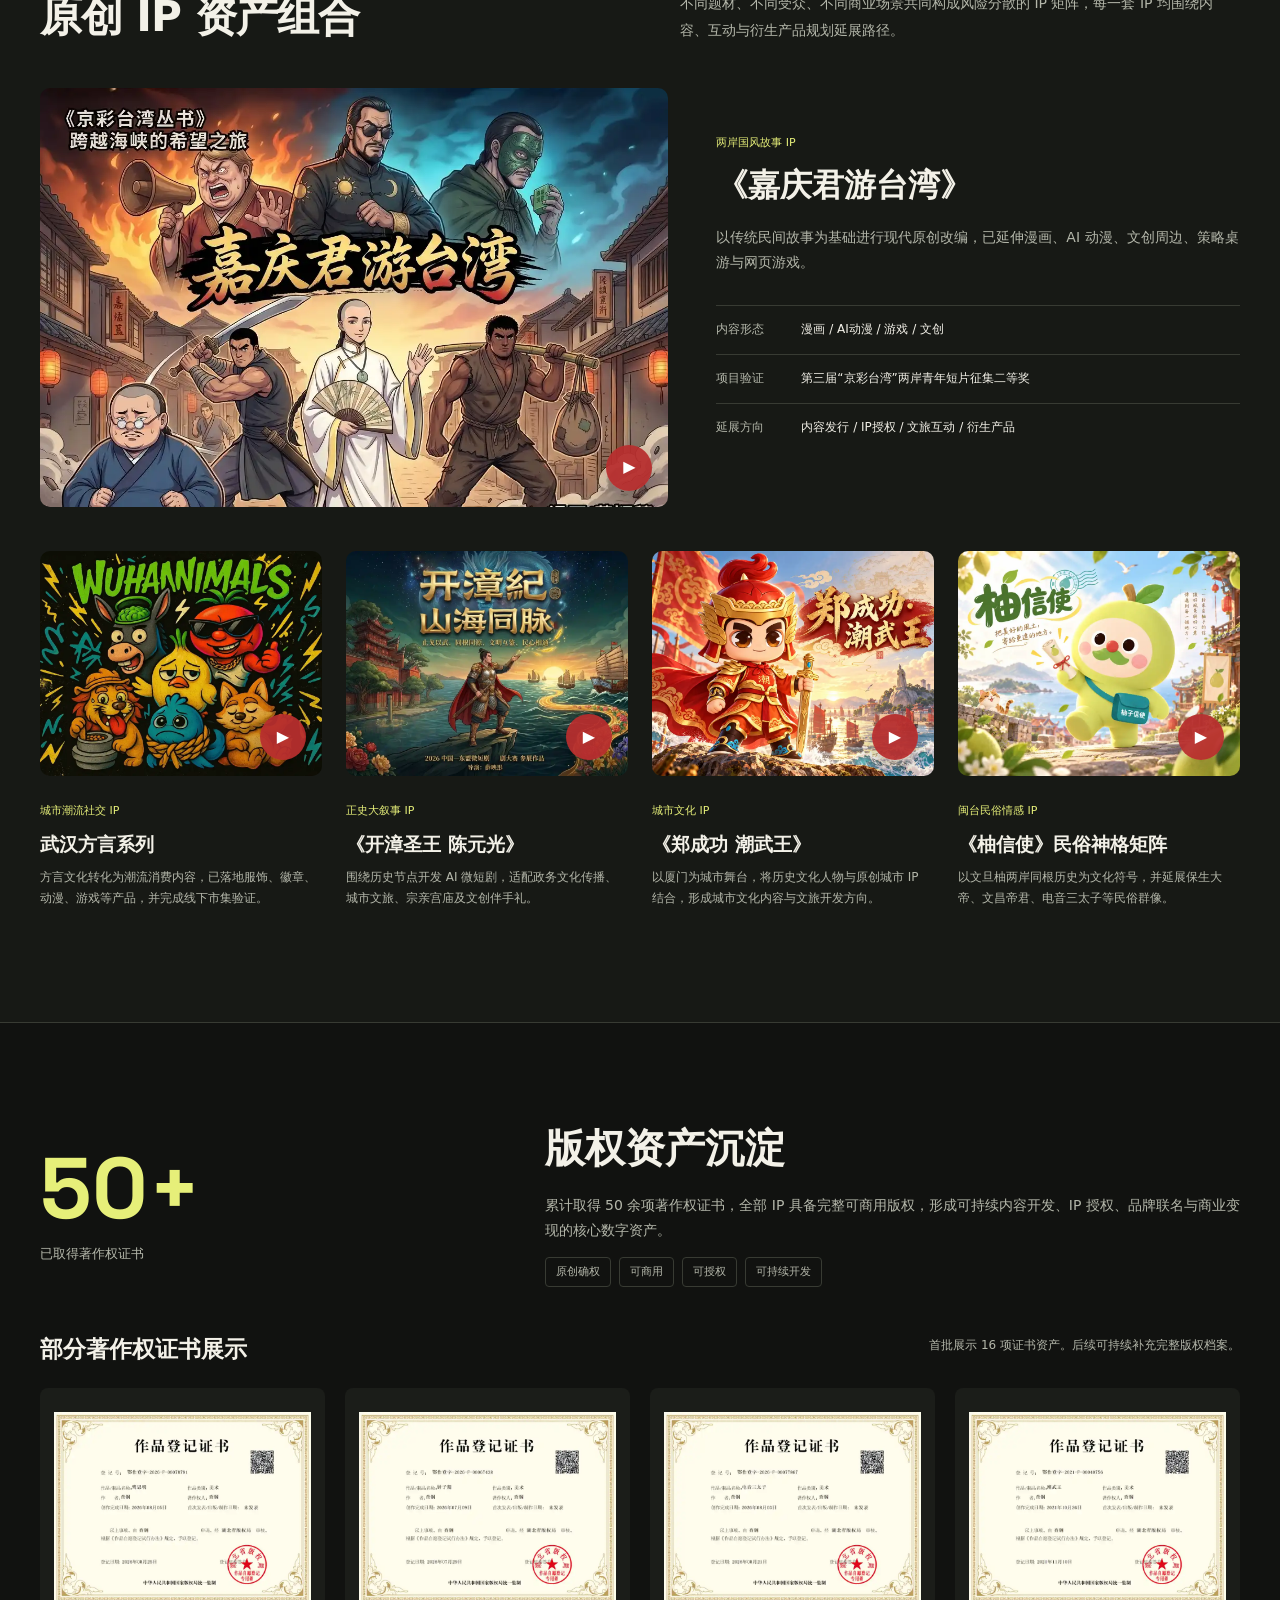
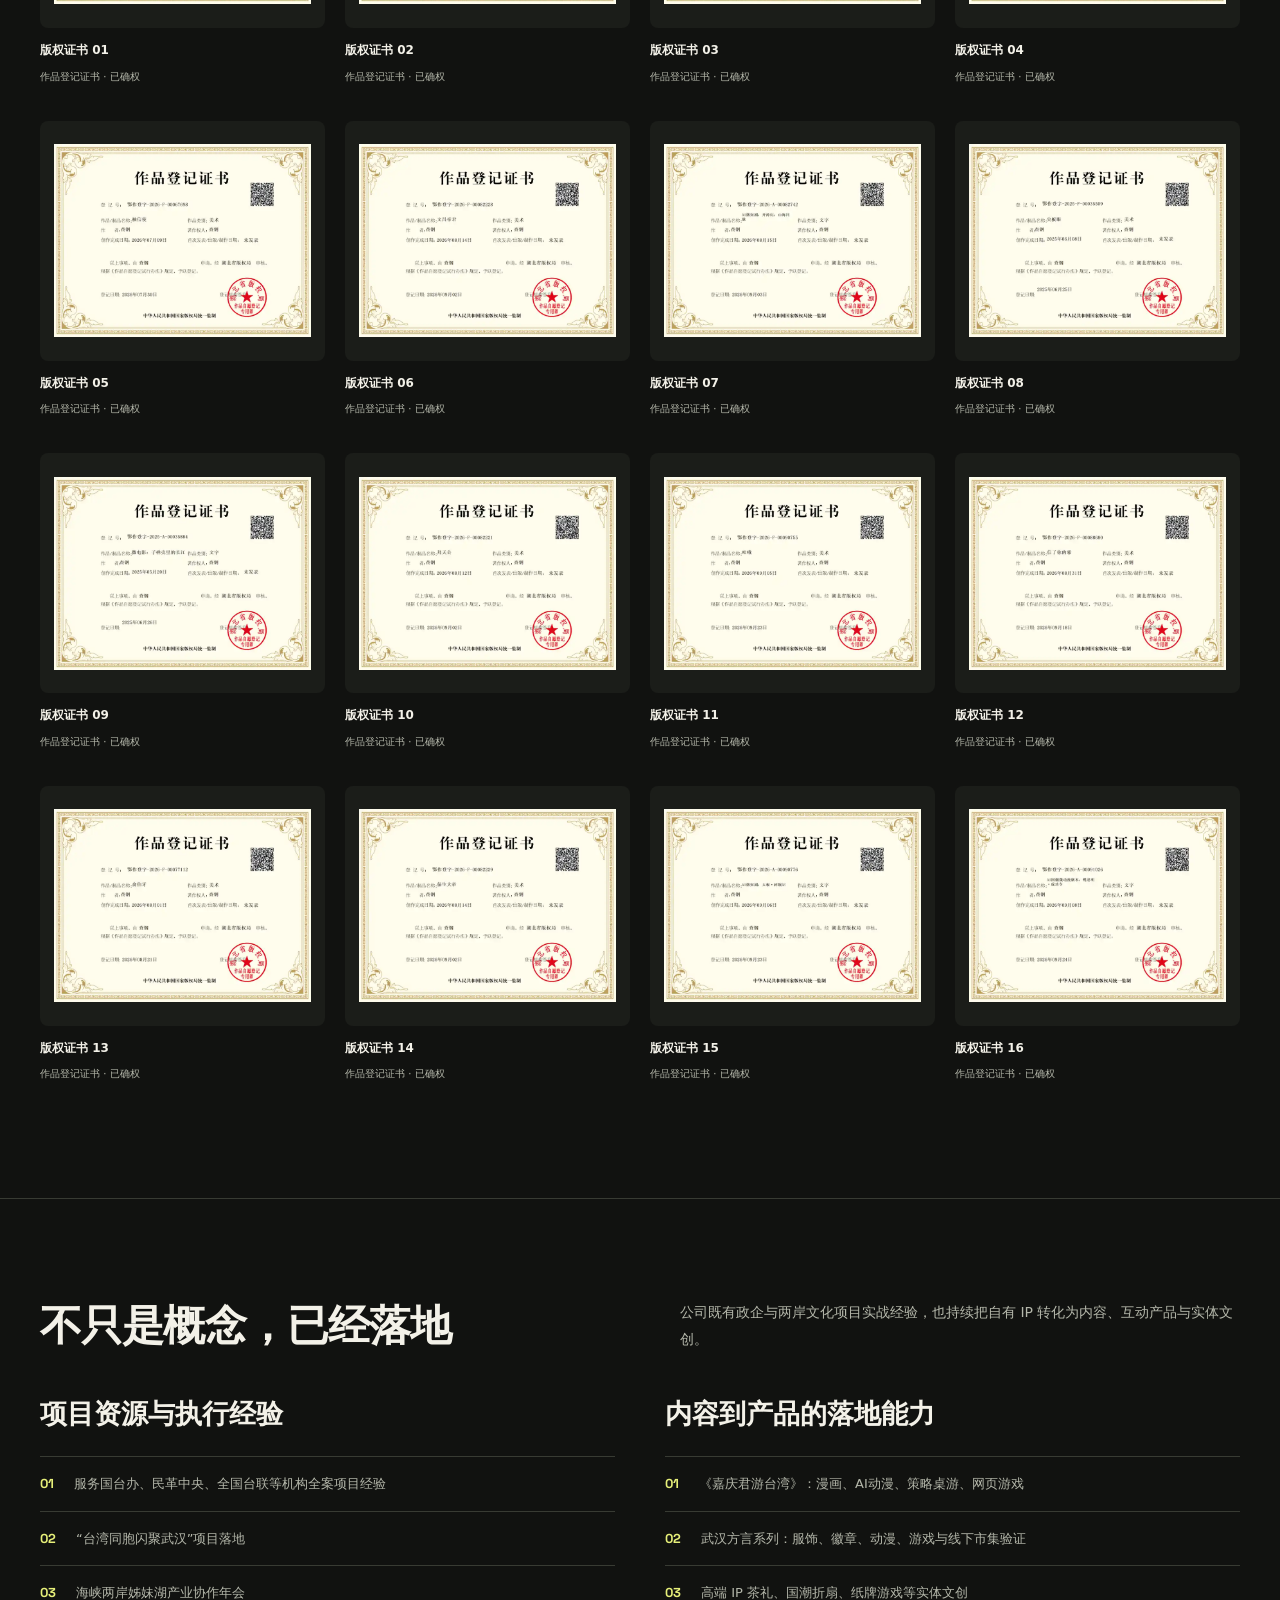
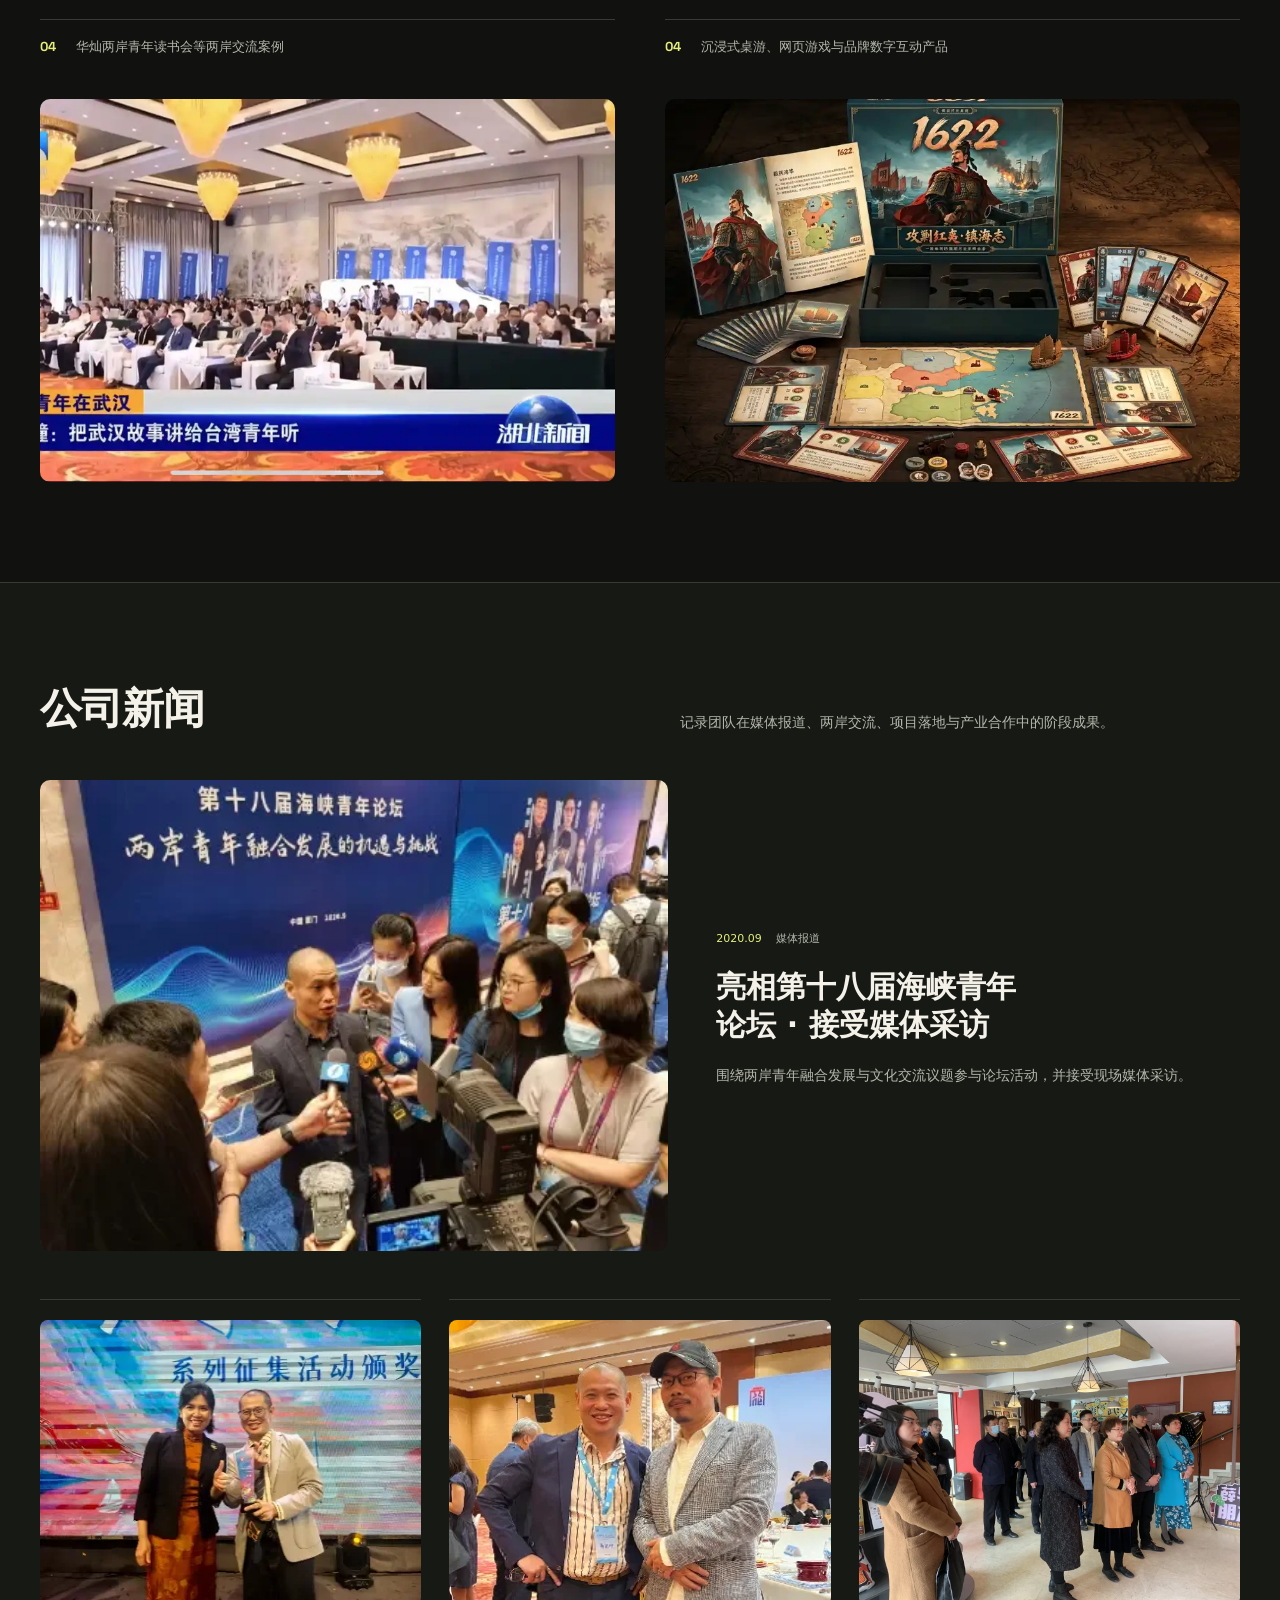
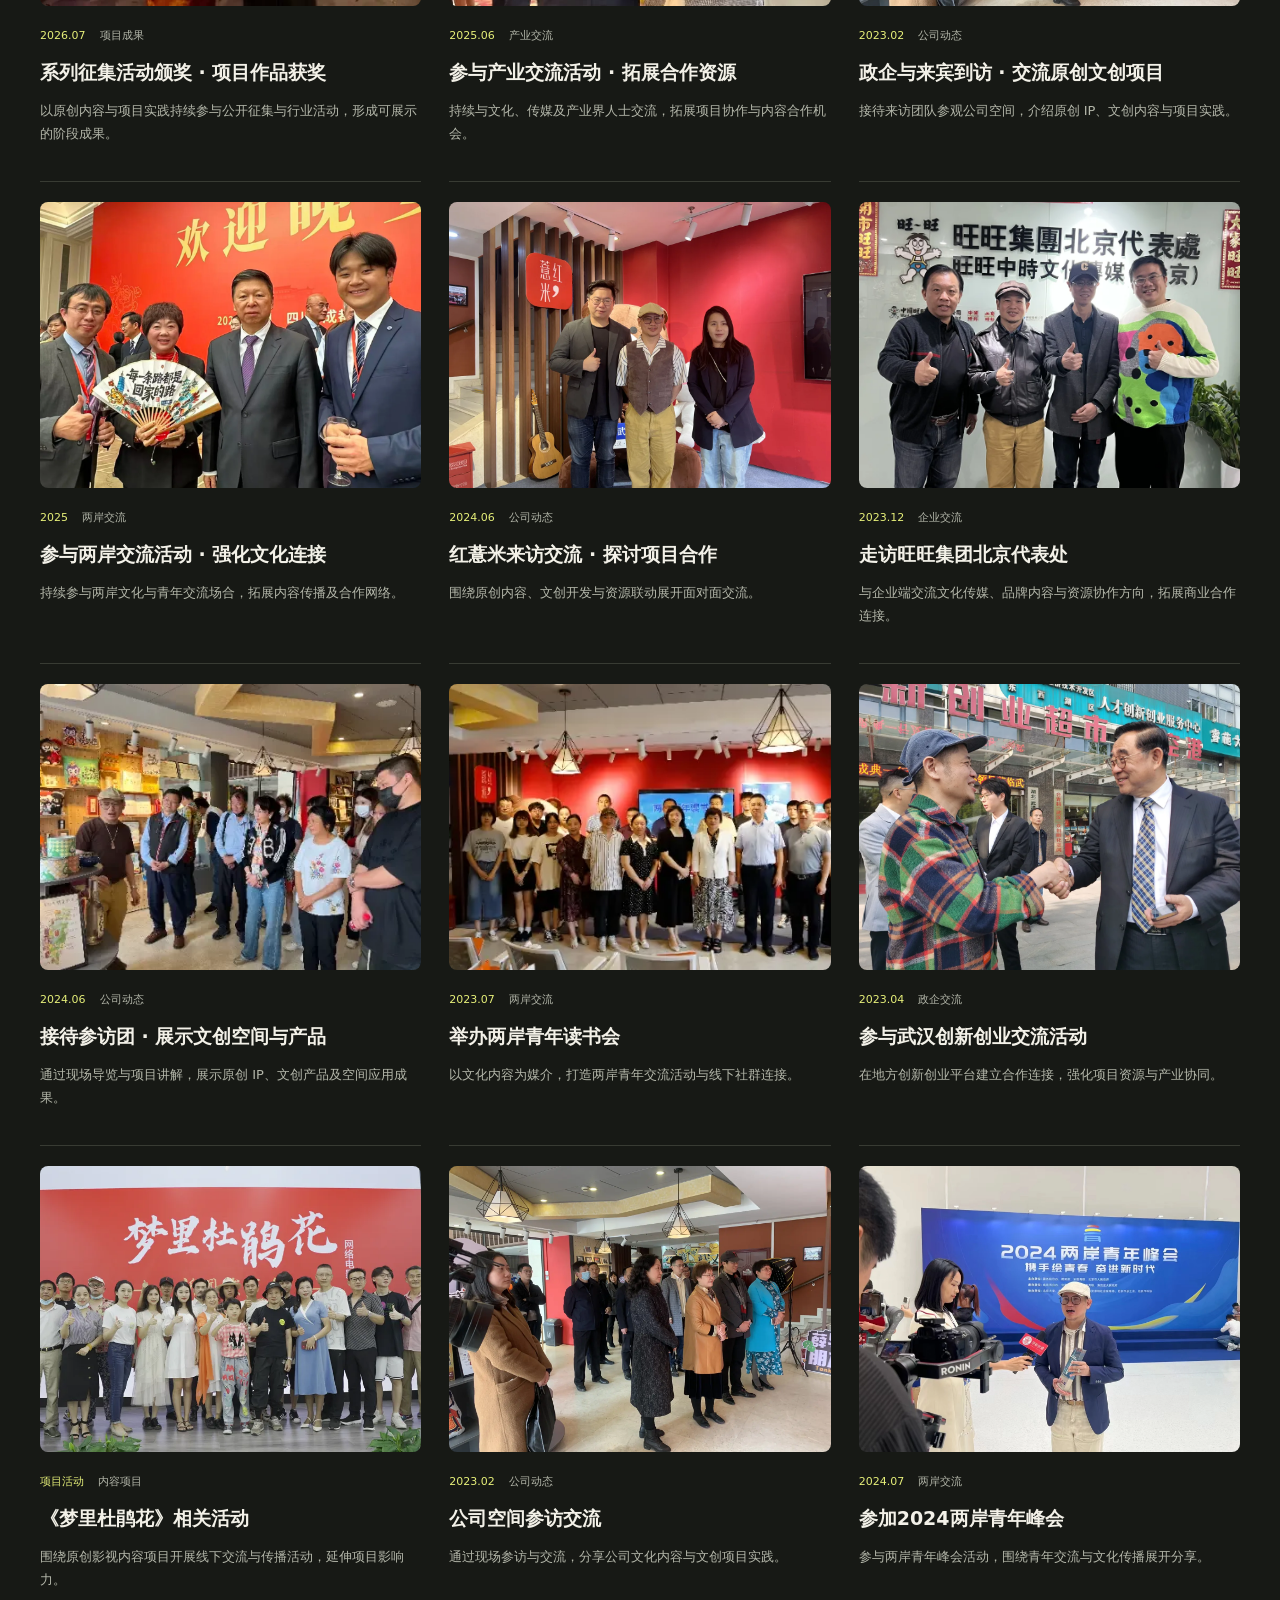
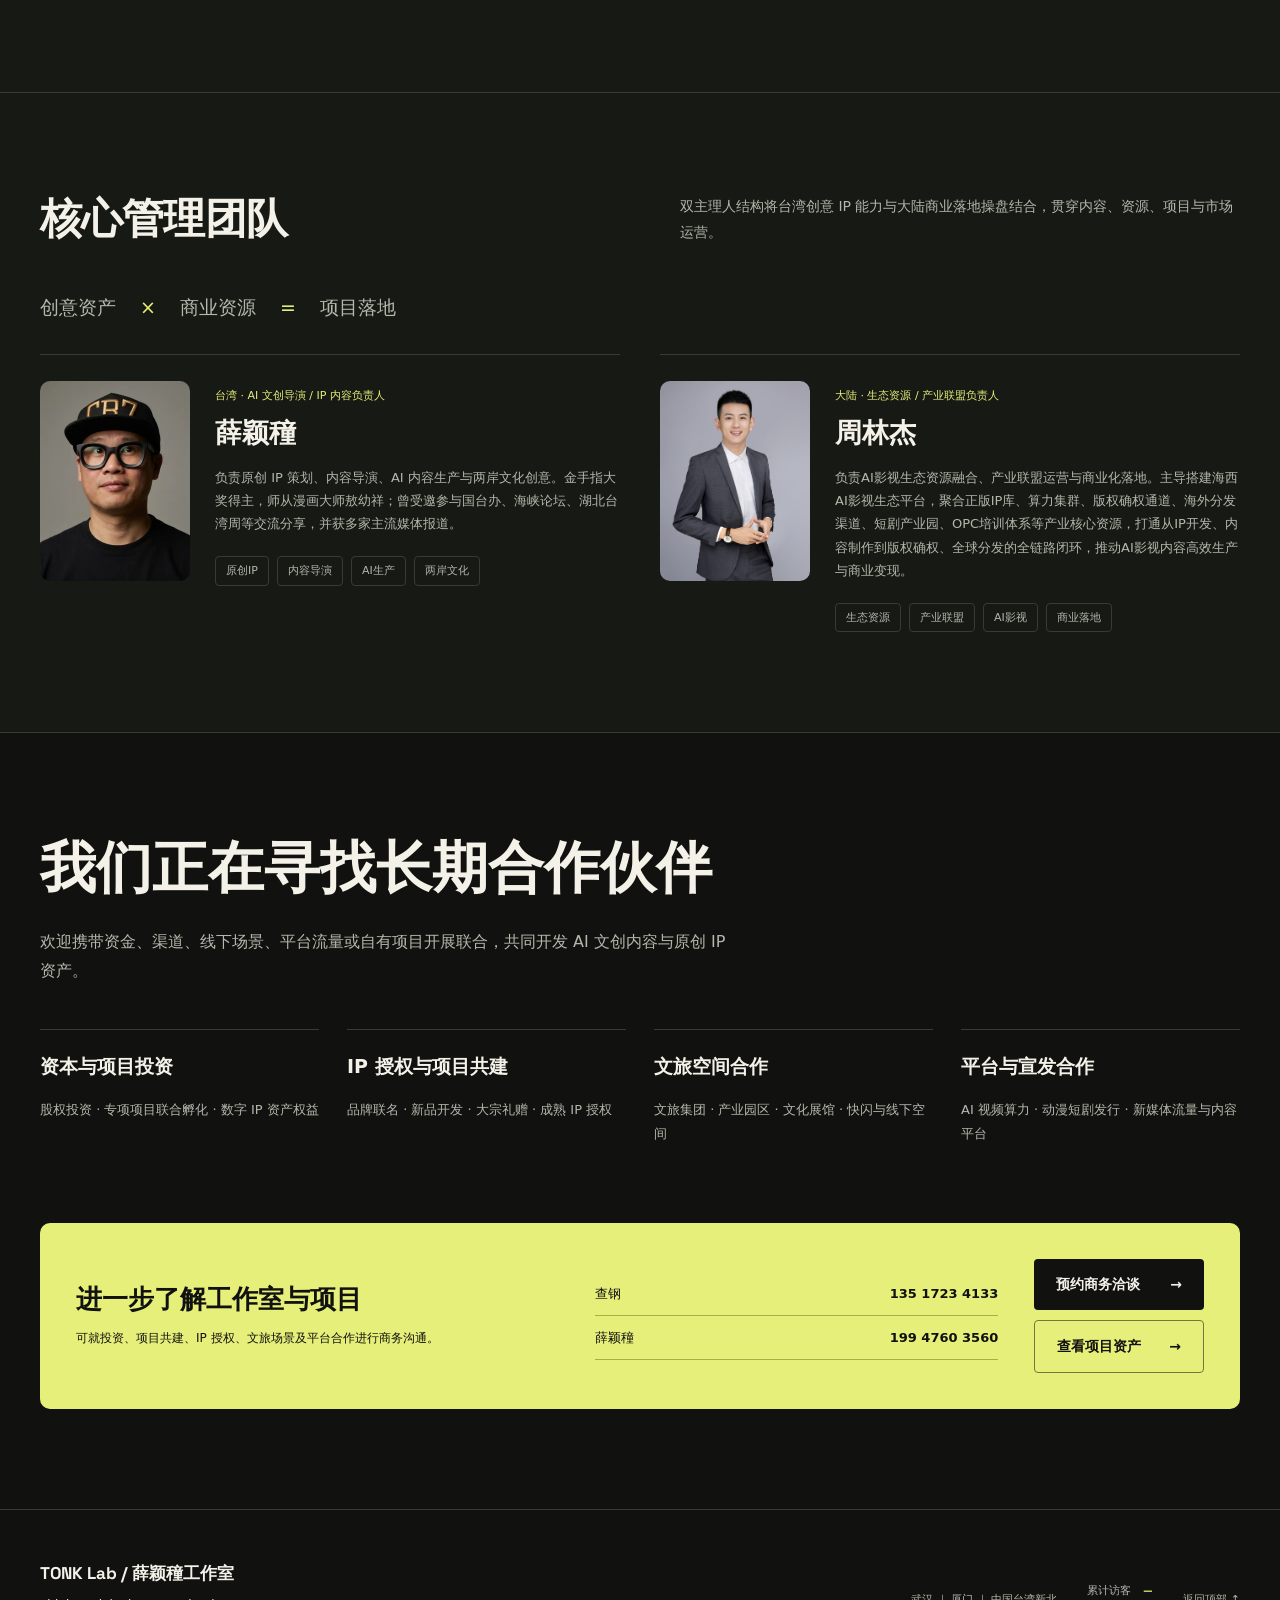
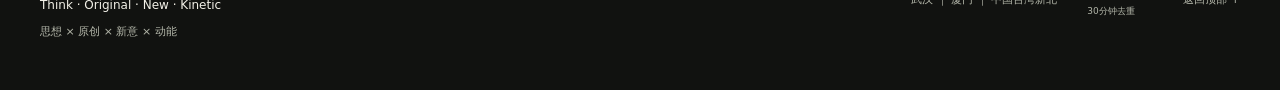
==== commit 6bd6310f: "Update team profile to Zhou Linjie with supplied biography and portrait" ====
--- a/index.html
+++ b/index.html
@@ -313,12 +313,12 @@
           </article>
 
           <article class="leader-card">
-            <div class="media-placeholder portrait"><span>PHOTO</span><small>查钢</small></div>
+            <div class="media-placeholder portrait"><span>PHOTO</span><small>周林杰</small></div>
             <div class="leader-info">
-              <span>大陆 · 商业战略 / 项目运营负责人</span>
-              <h3>查钢</h3>
-              <p>二十余年文化产业顶层策划经验，擅长项目顶层设计、资源统筹、政策对接与市场化运营，具备丰富政企资源及大型项目实战经验。</p>
-              <div class="leader-tags"><span>商业战略</span><span>政企资源</span><span>项目统筹</span><span>市场运营</span></div>
+              <span>大陆 · 生态资源 / 产业联盟负责人</span>
+              <h3>周林杰</h3>
+              <p>负责AI影视生态资源融合、产业联盟运营与商业化落地。主导搭建海西AI影视生态平台，聚合正版IP库、算力集群、版权确权通道、海外分发渠道、短剧产业园、OPC培训体系等产业核心资源，打通从IP开发、内容制作到版权确权、全球分发的全链路闭环，推动AI影视内容高效生产与商业变现。</p>
+              <div class="leader-tags"><span>生态资源</span><span>产业联盟</span><span>AI影视</span><span>商业落地</span></div>
             </div>
           </article>
         </div>
@@ -372,6 +372,6 @@
   </footer>
 
   <a class="mobile-invest-cta" href="#partnership">投资 / 商务合作 <span>→</span></a>
-  <script src="./script.js?v=tonk-20261009"></script>
+  <script src="./script.js?v=team-20261013"></script>
 </body>
 </html>
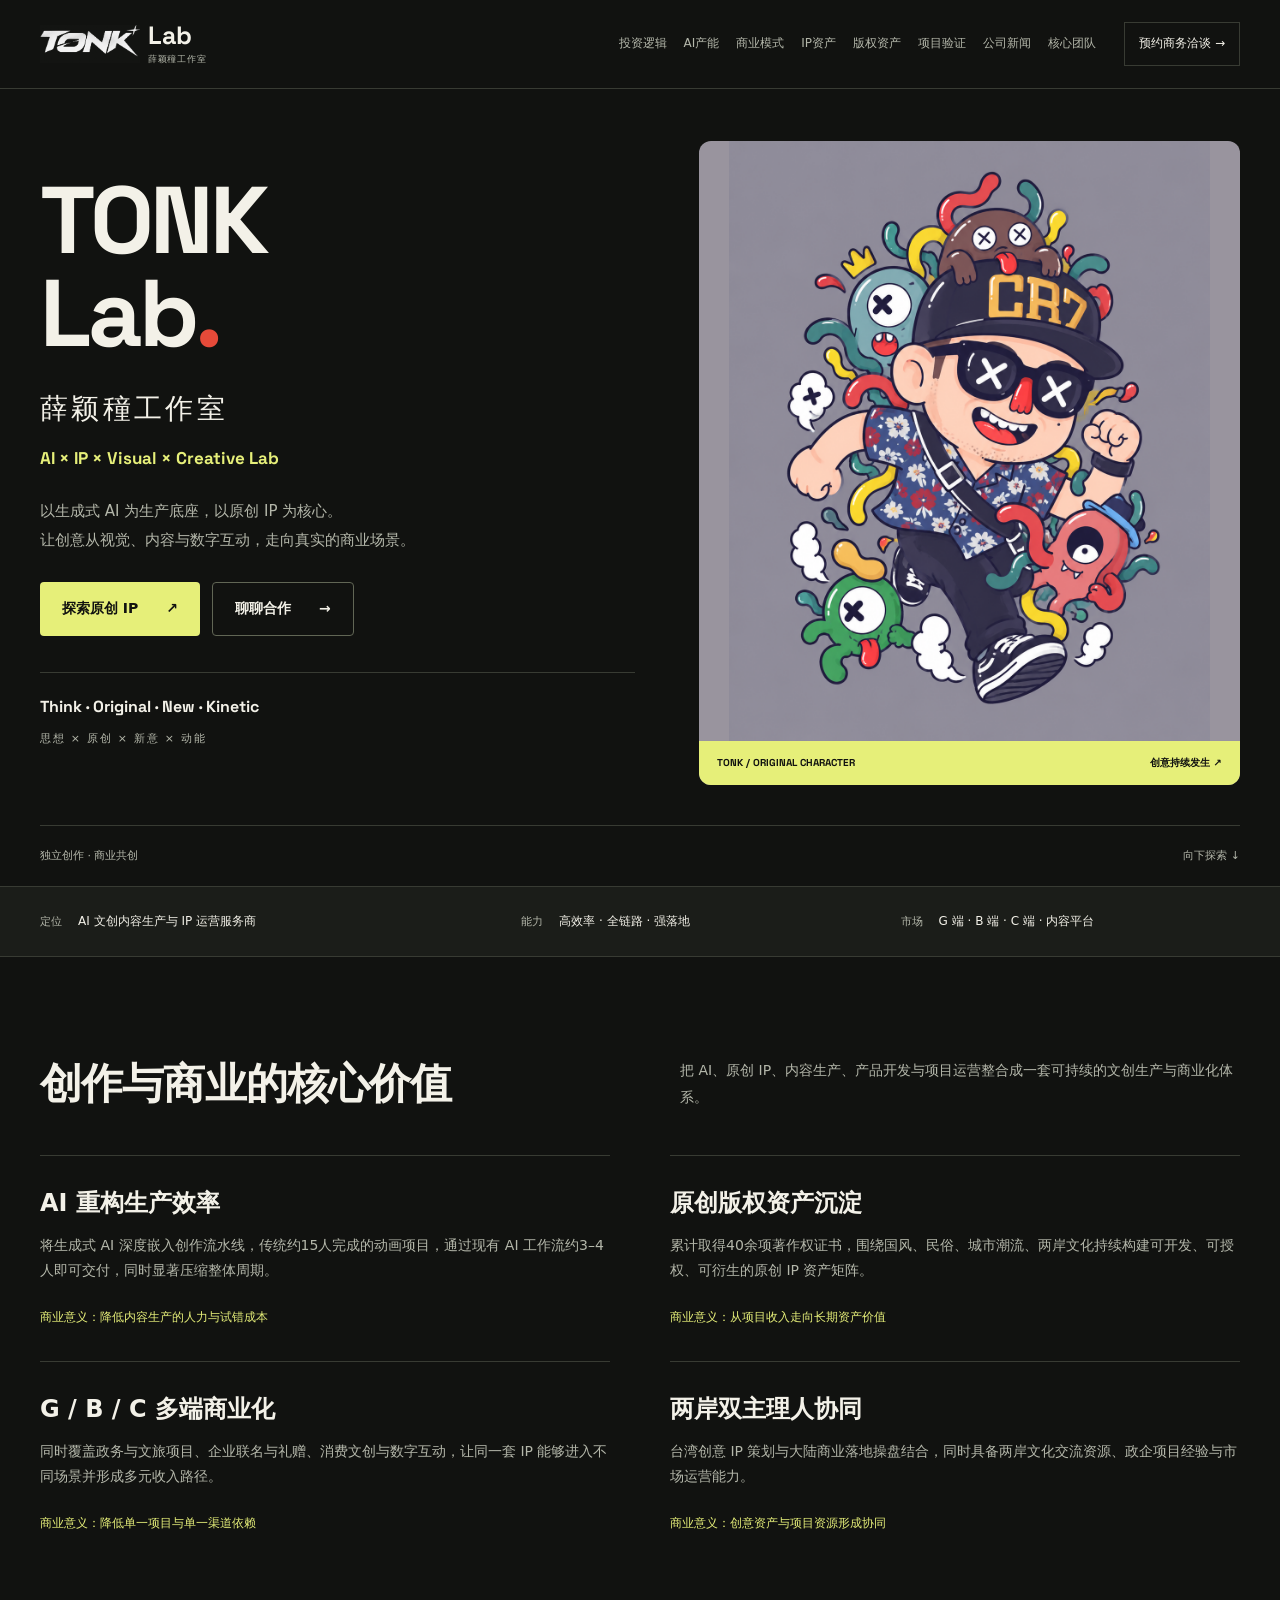
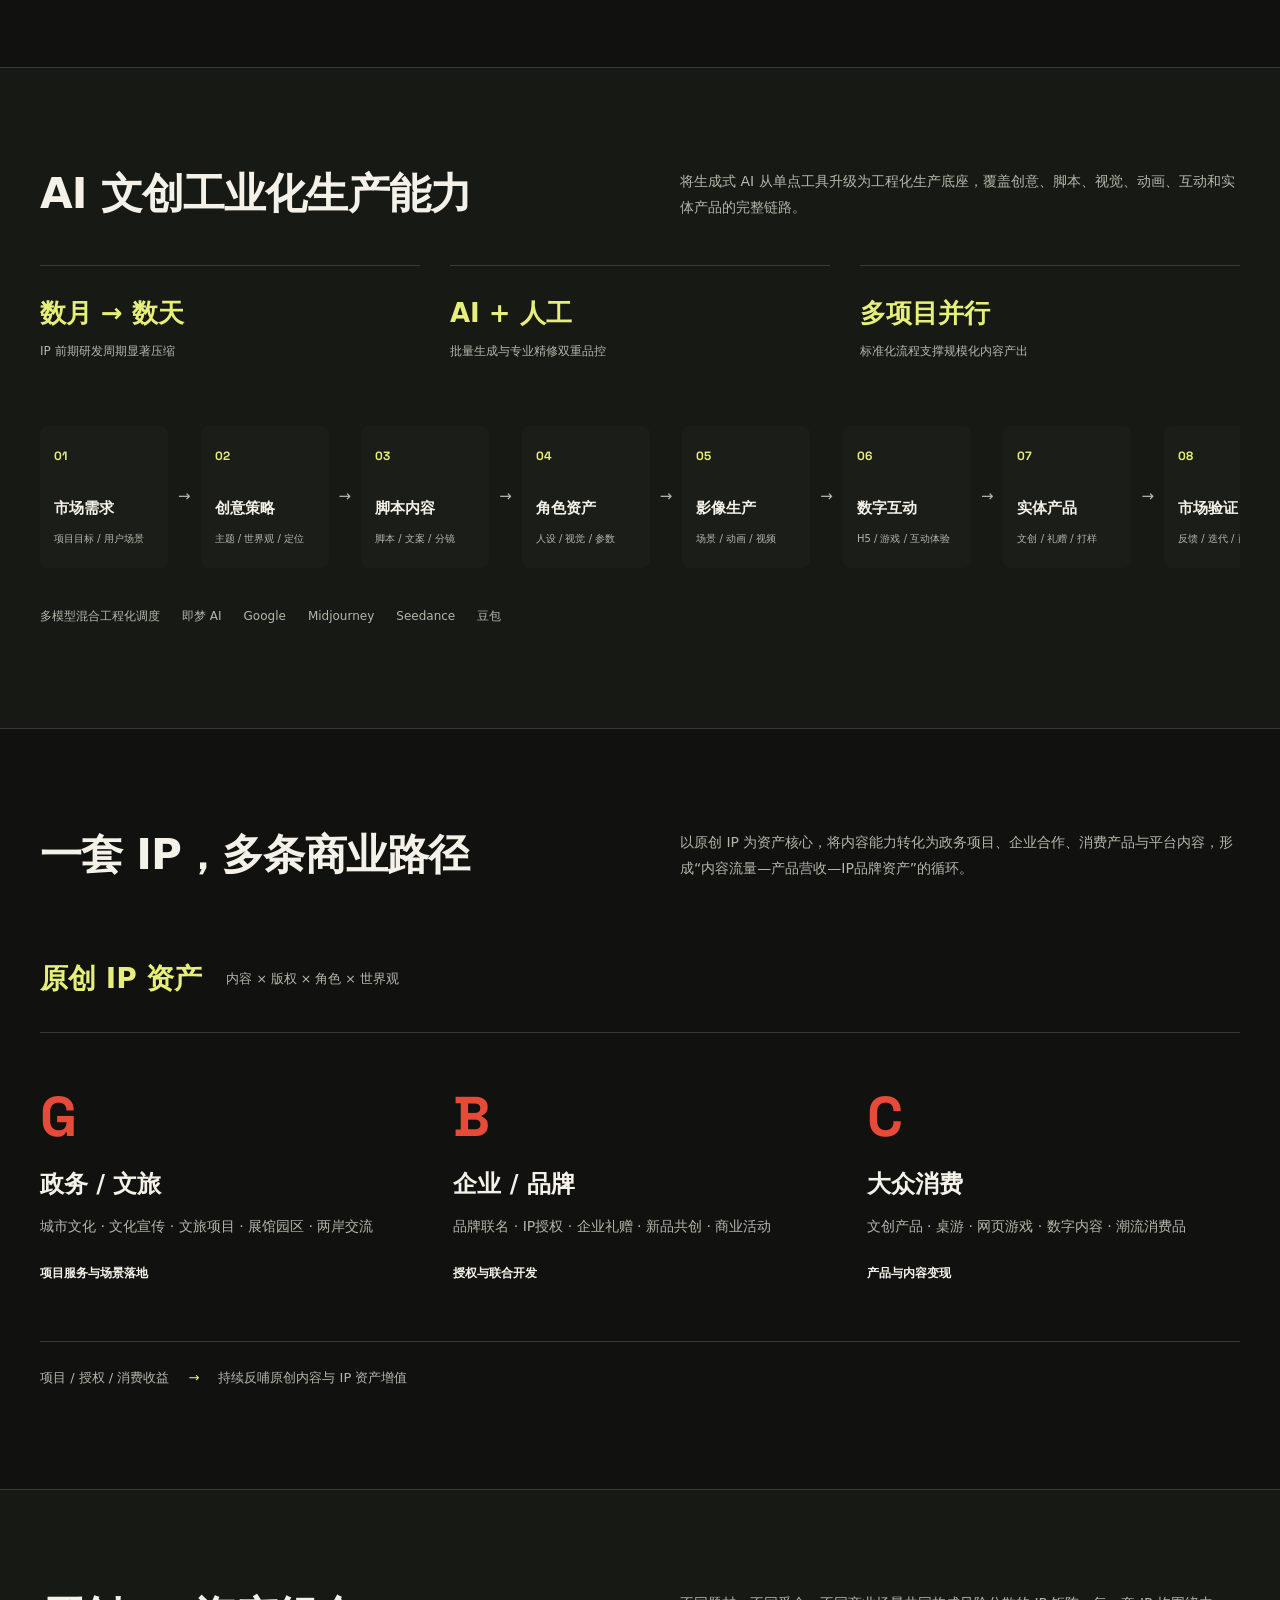
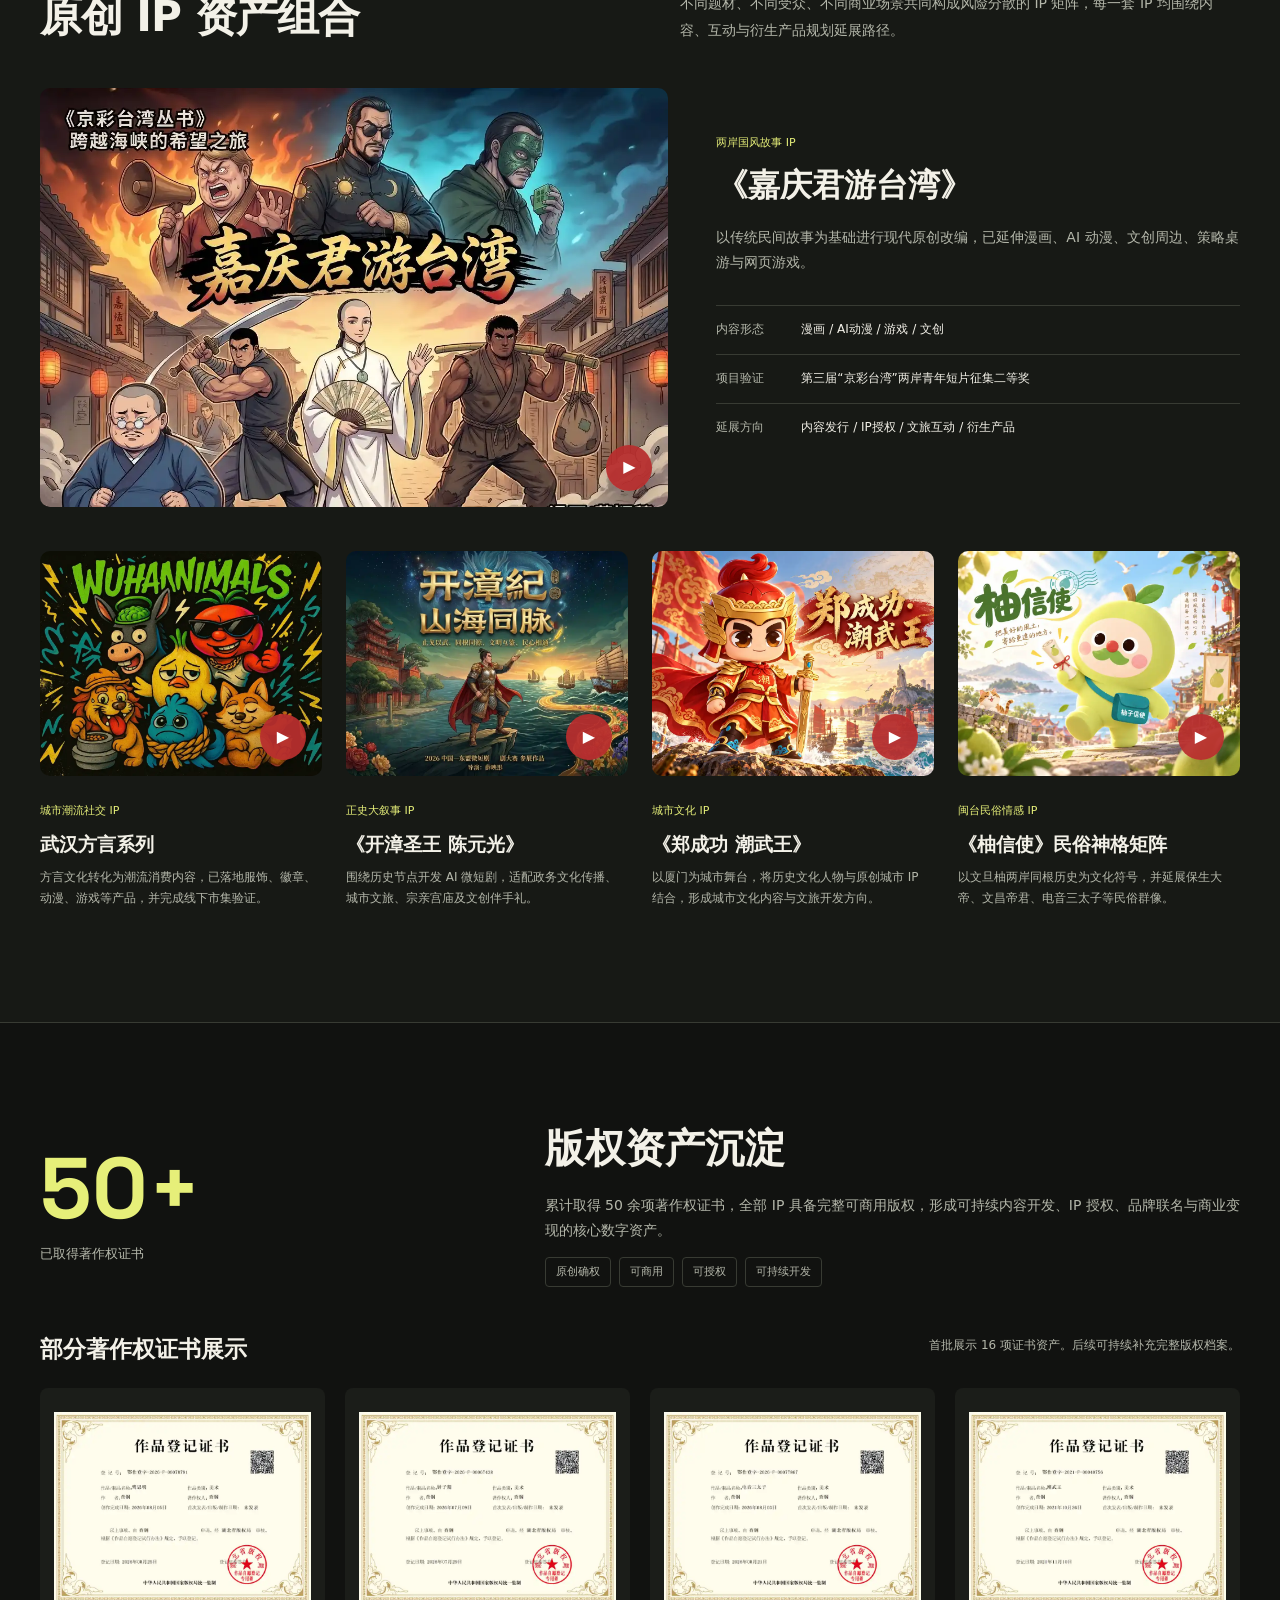
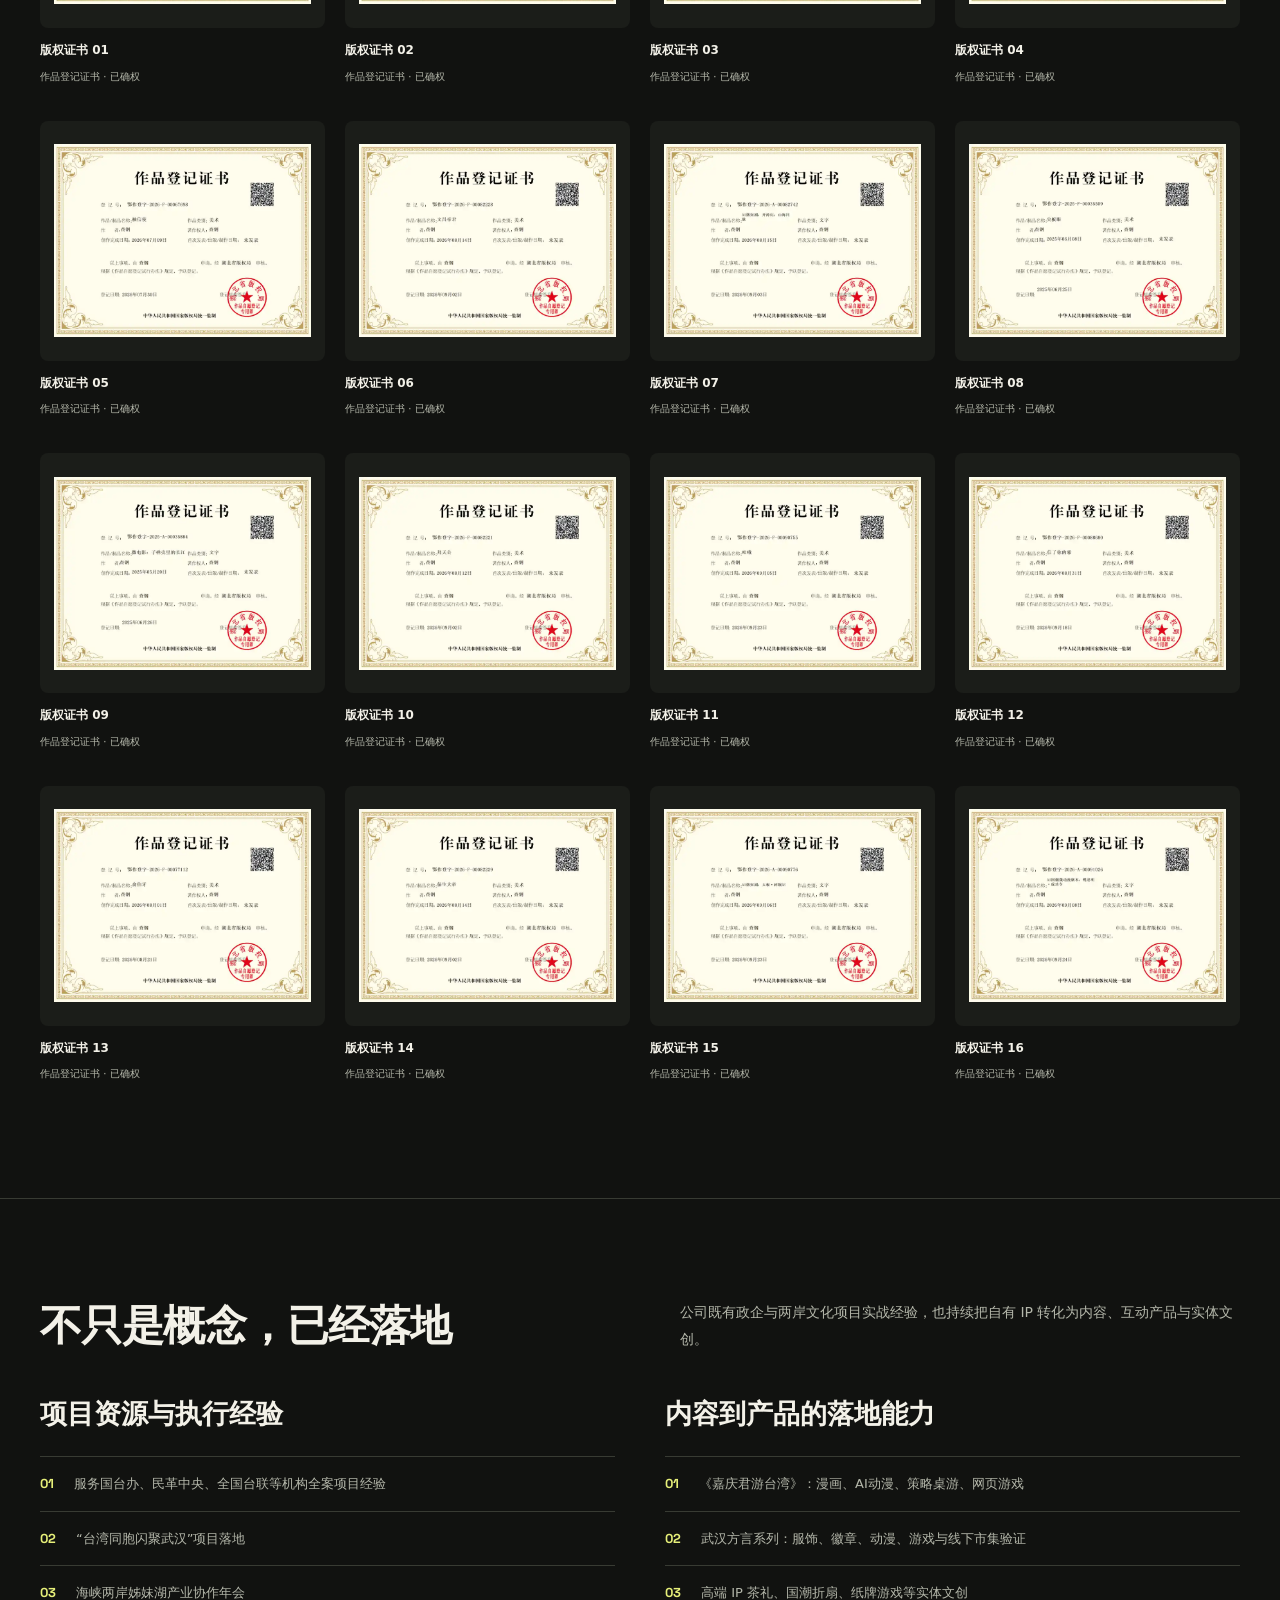
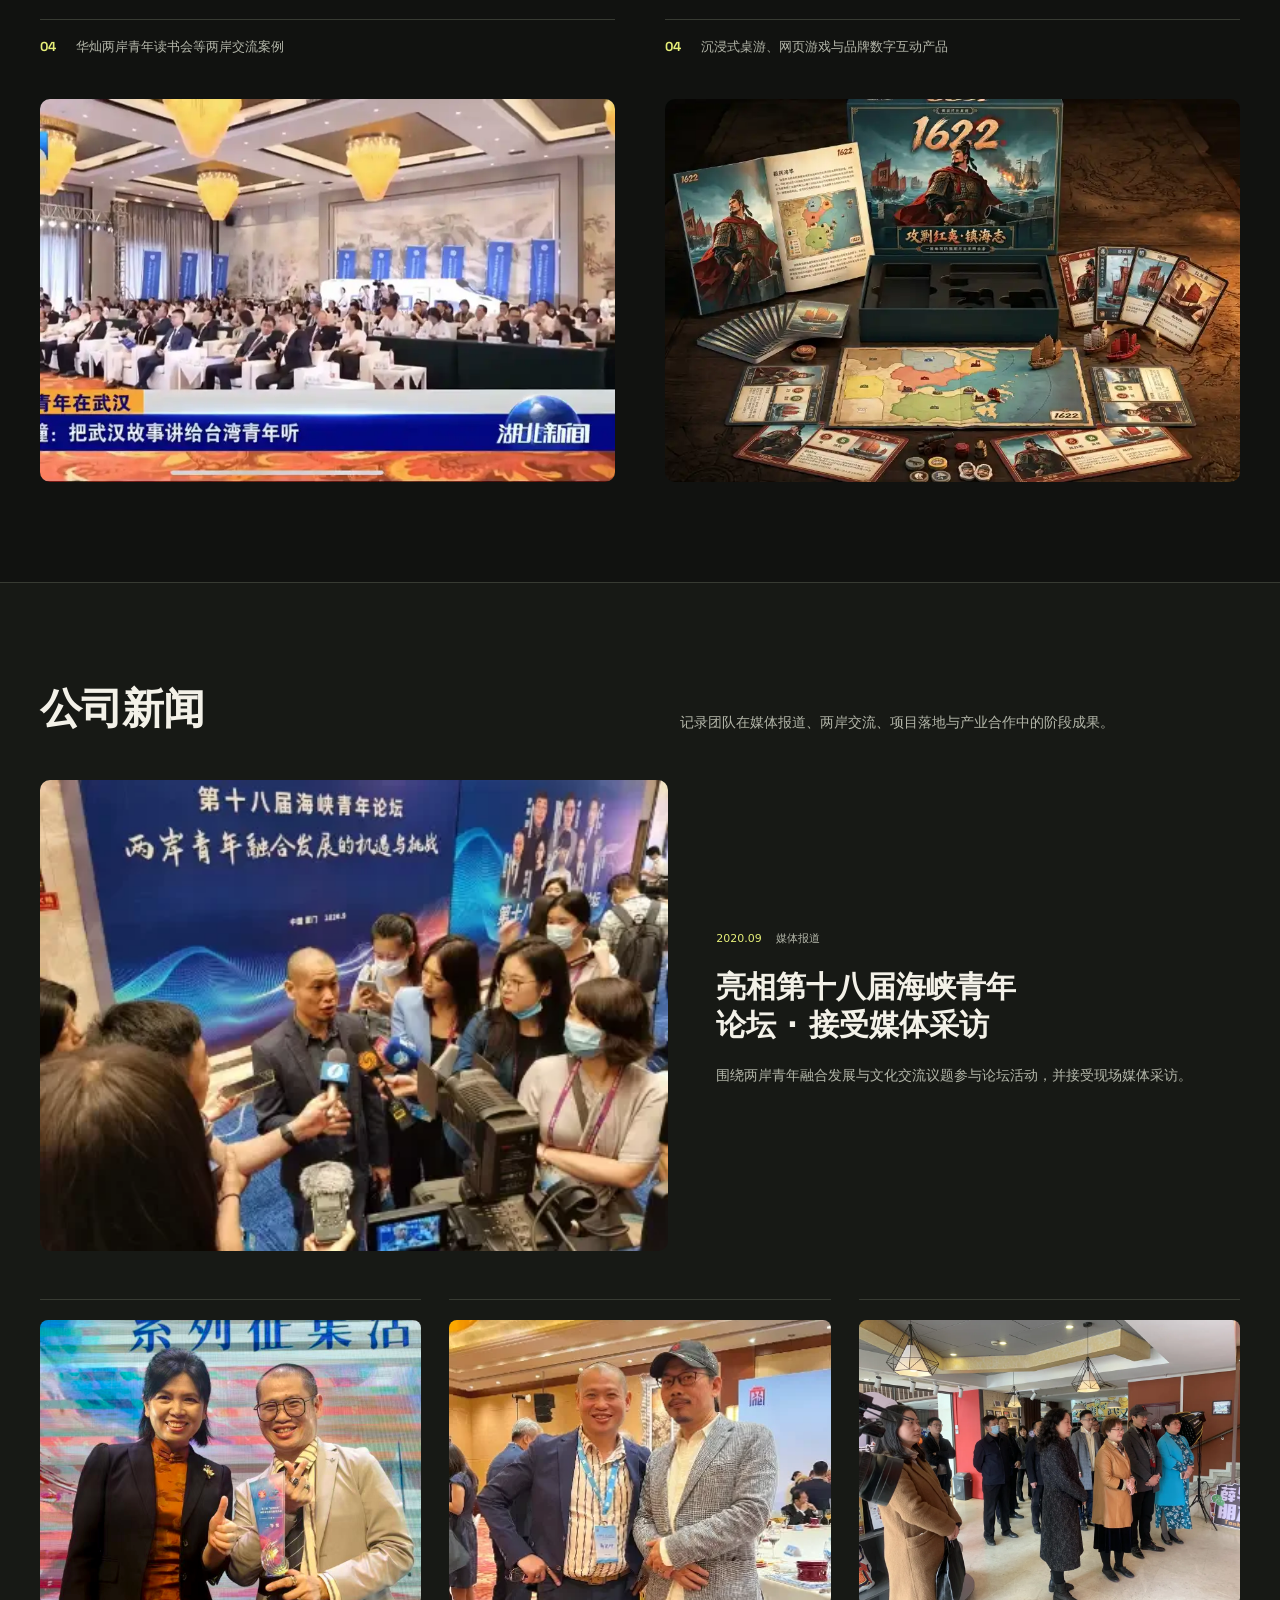
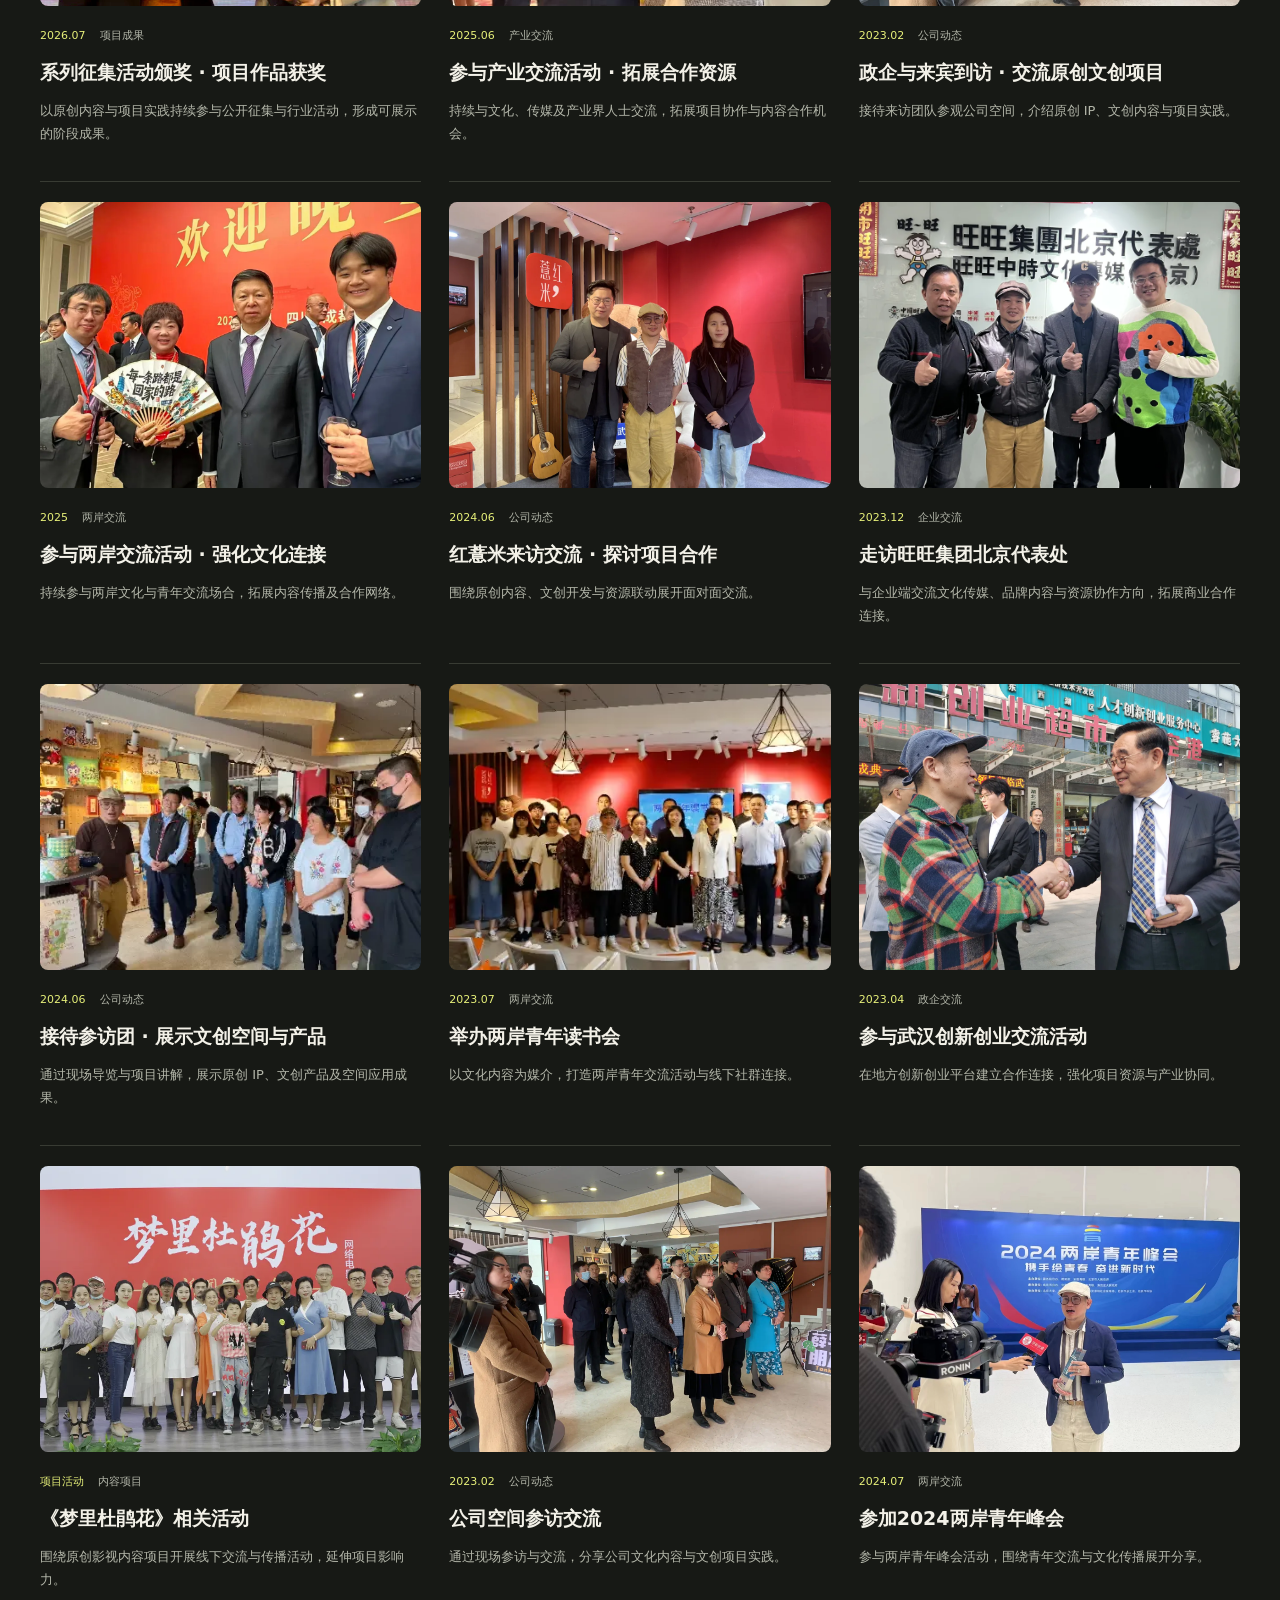
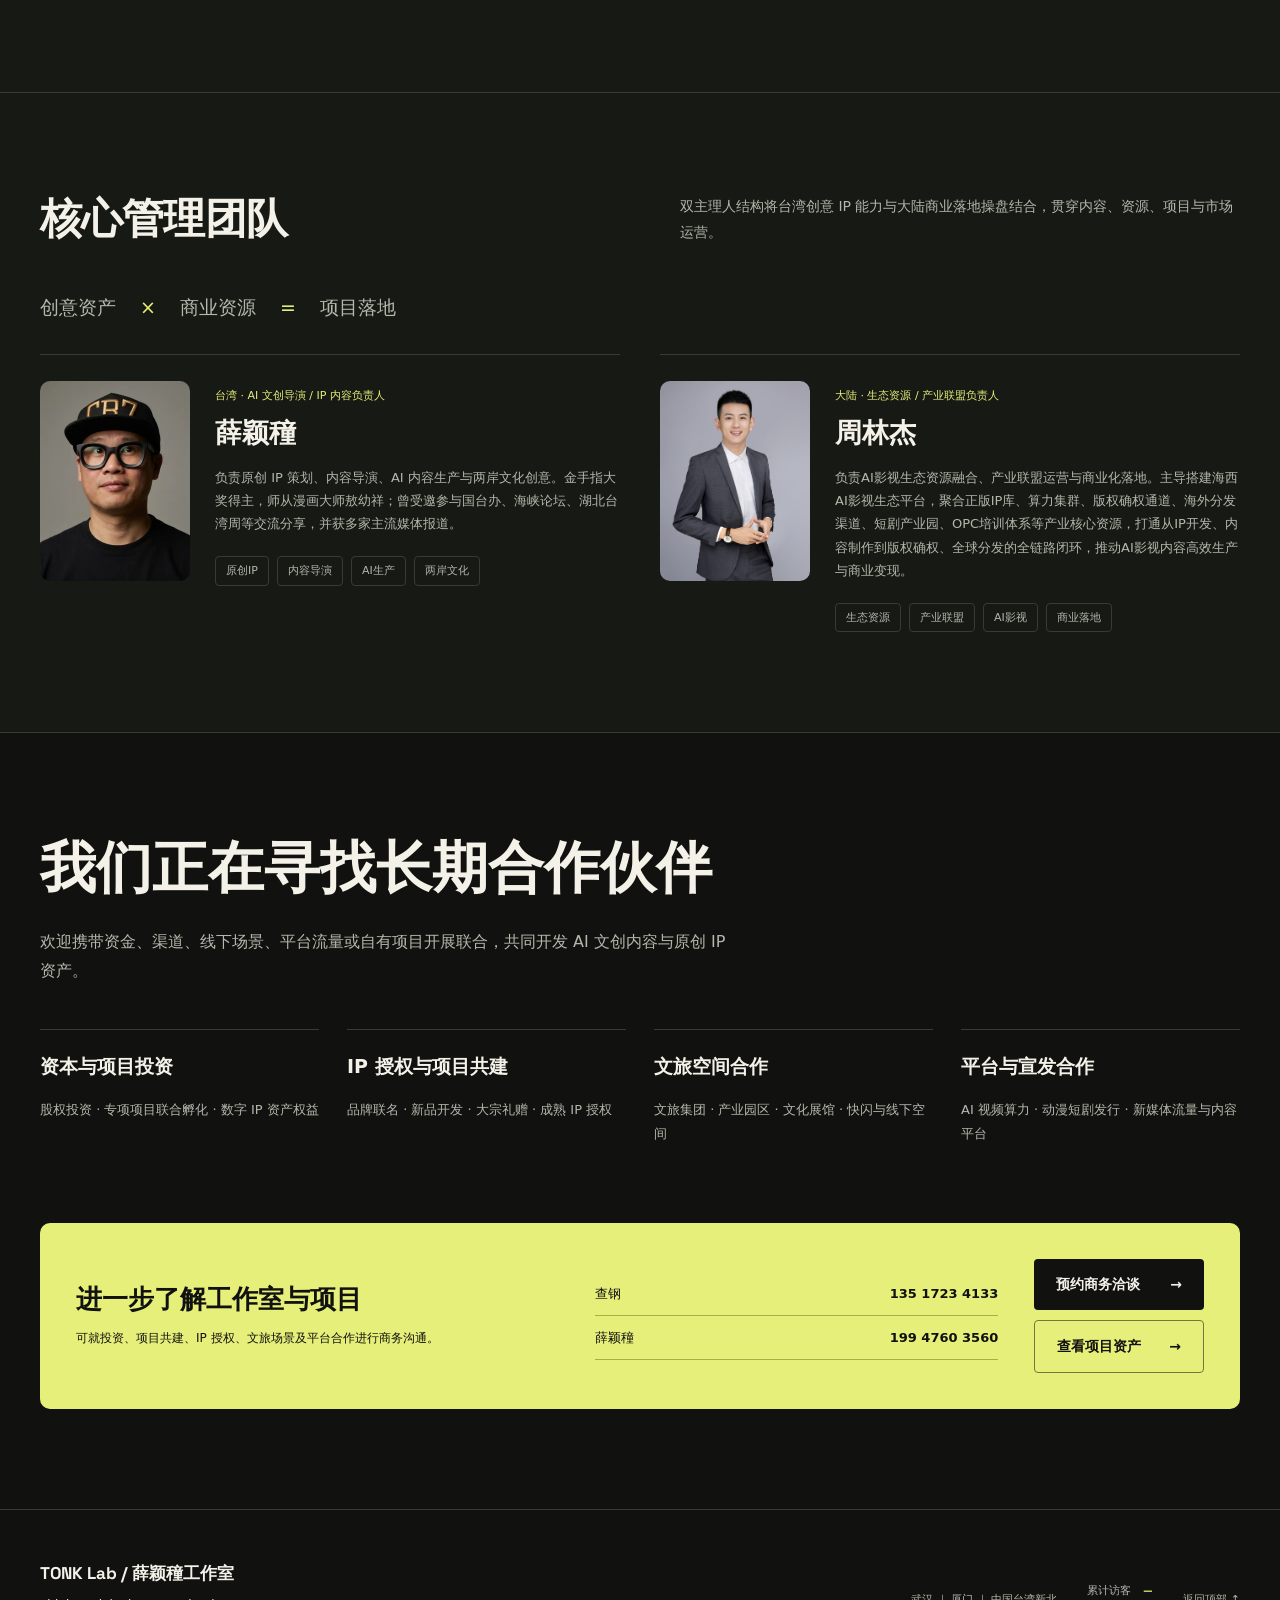
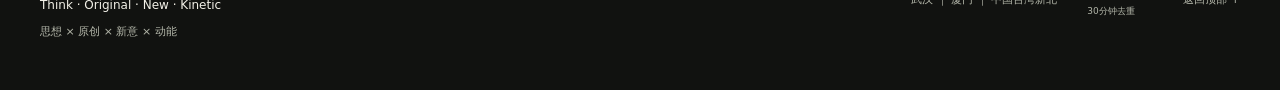
==== commit bfb55439: "Replace award news image with supplied clearer close-up photo" ====
--- a/index.html
+++ b/index.html
@@ -372,6 +372,6 @@
   </footer>
 
   <a class="mobile-invest-cta" href="#partnership">投资 / 商务合作 <span>→</span></a>
-  <script src="./script.js?v=team-20261013"></script>
+  <script src="./script.js?v=award-photo-20261013"></script>
 </body>
 </html>
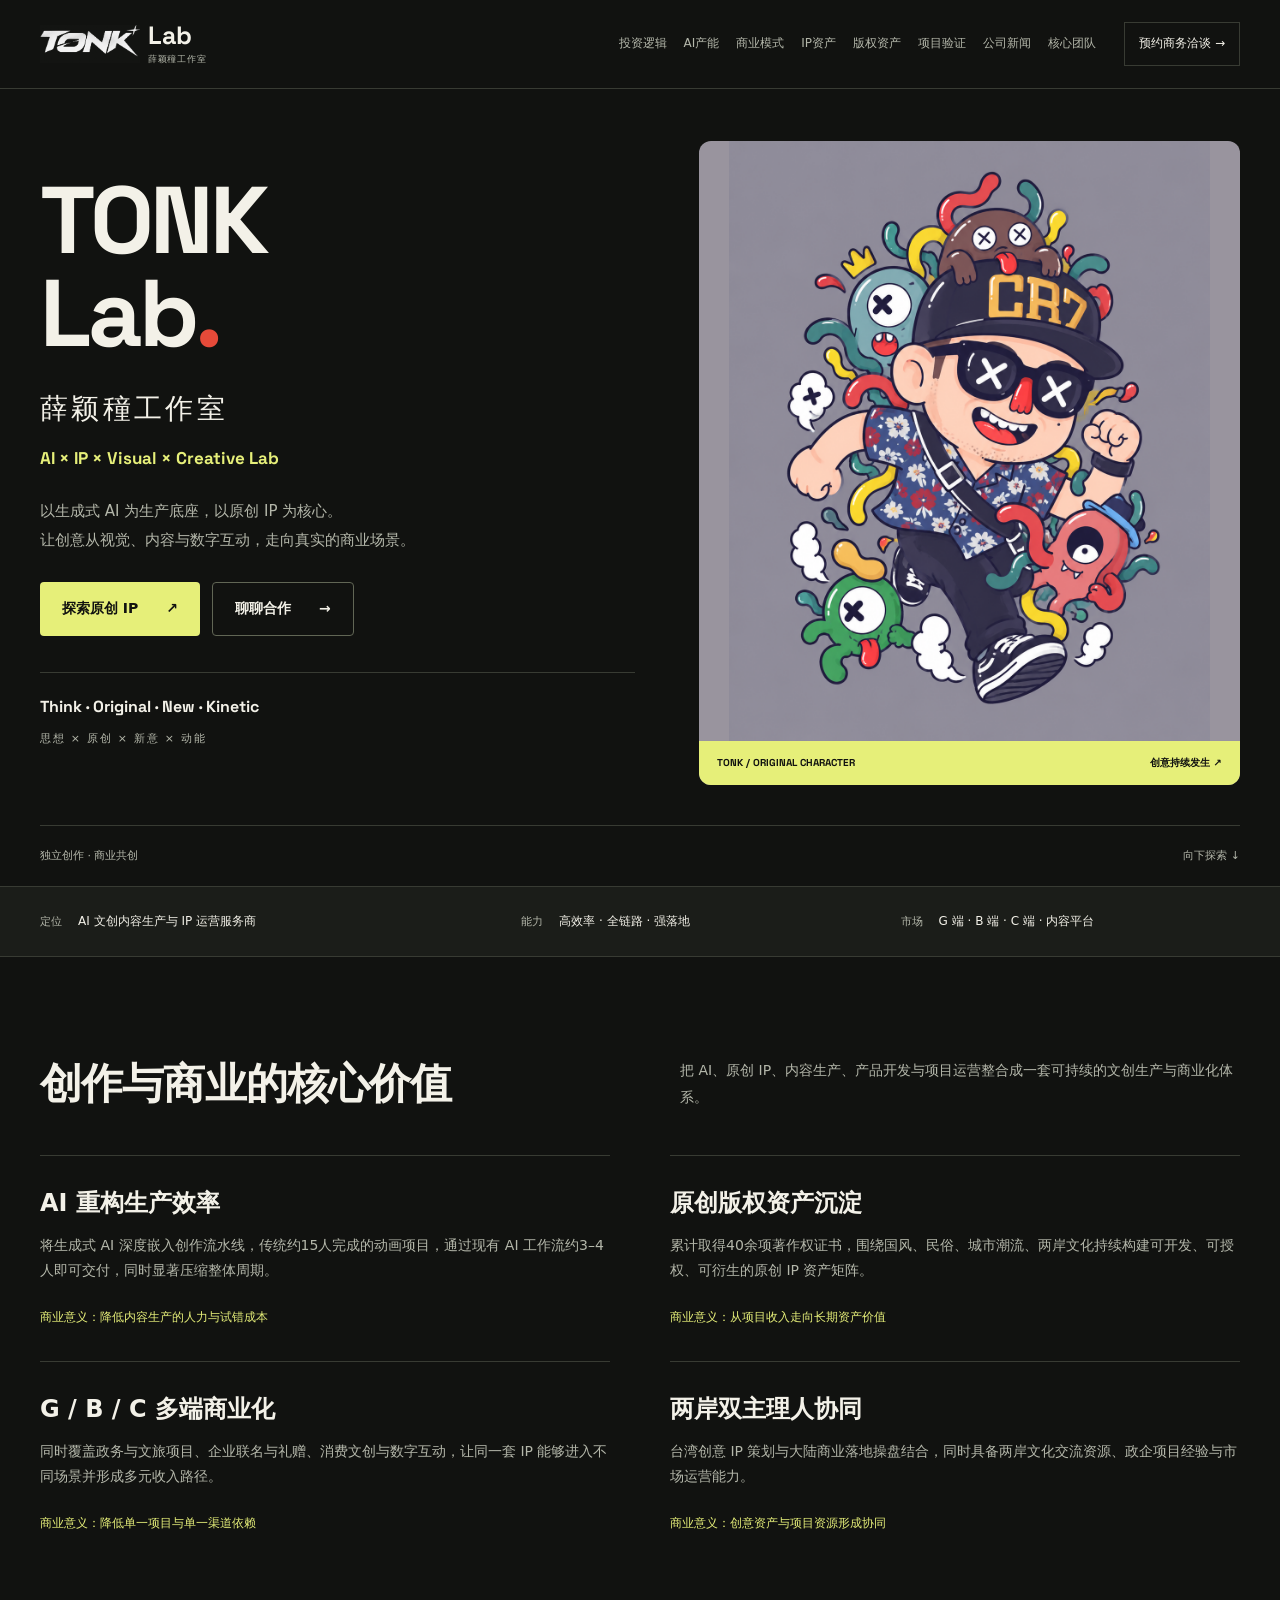
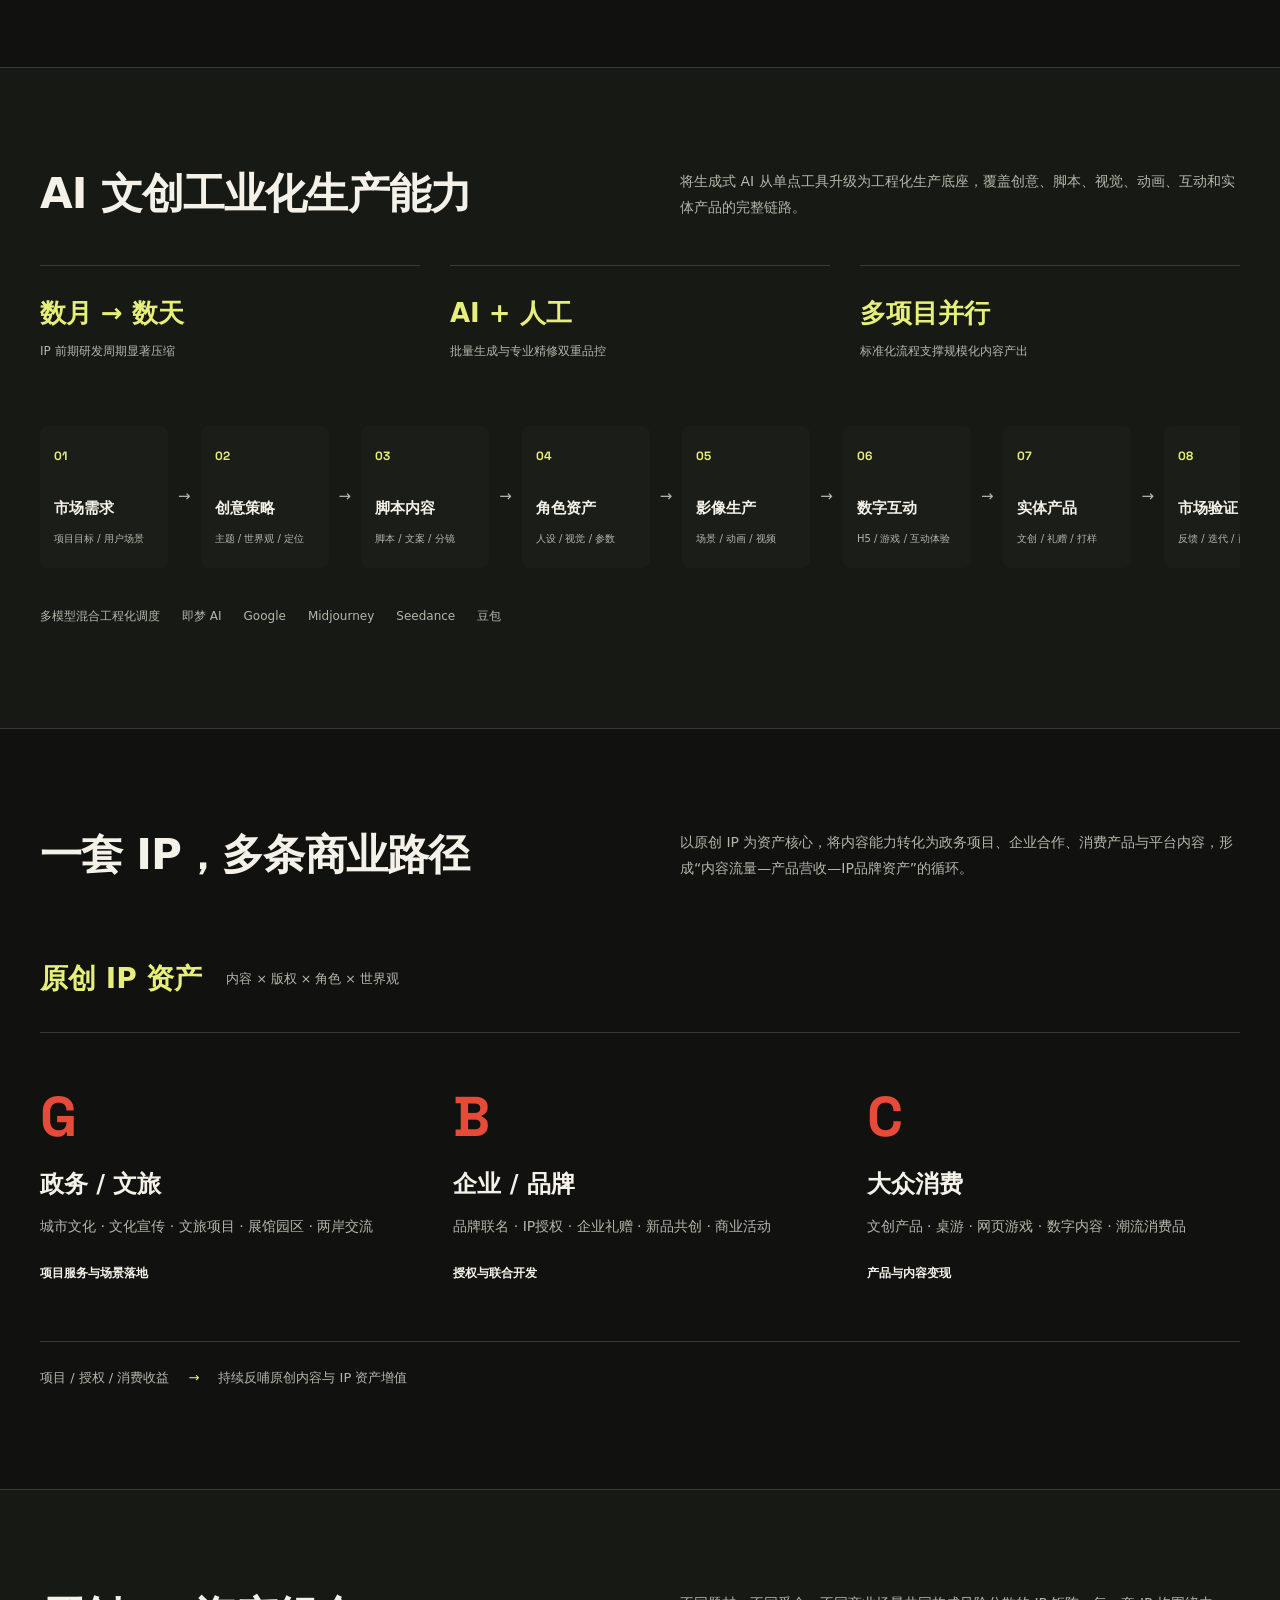
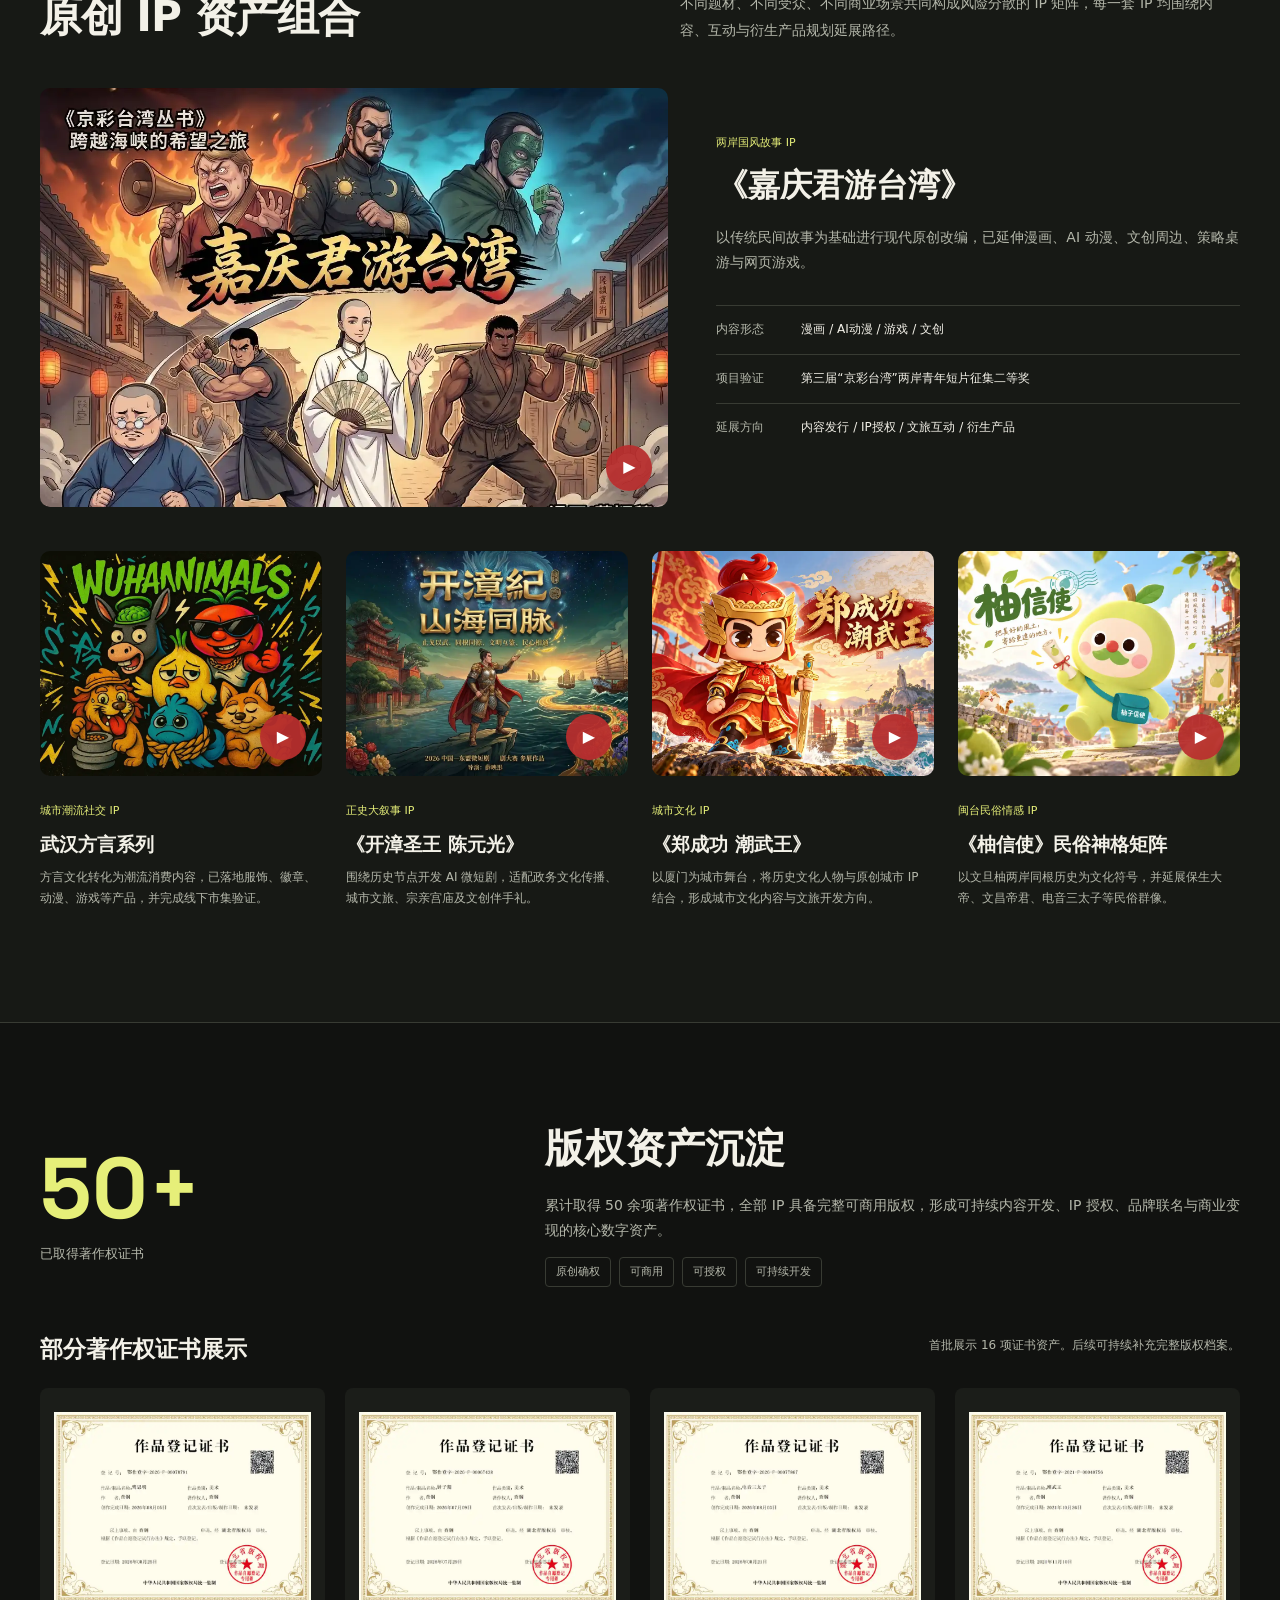
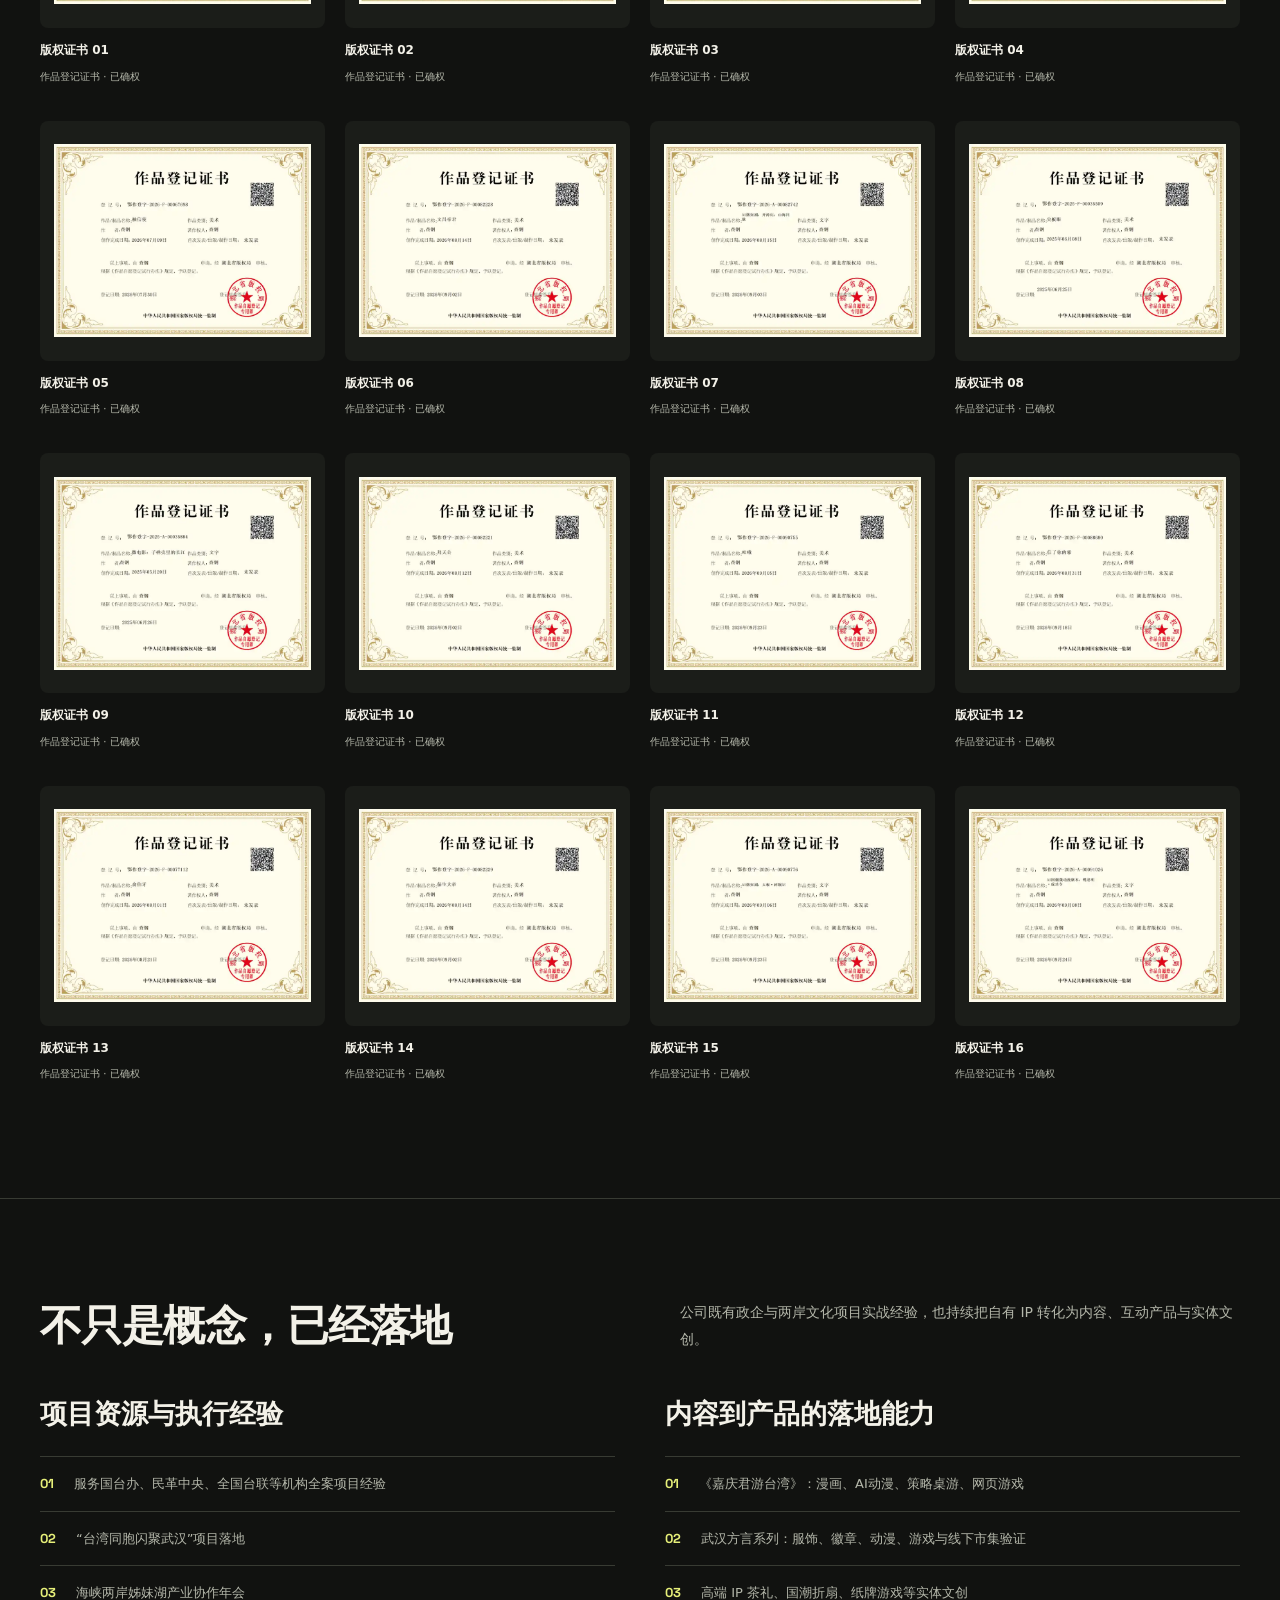
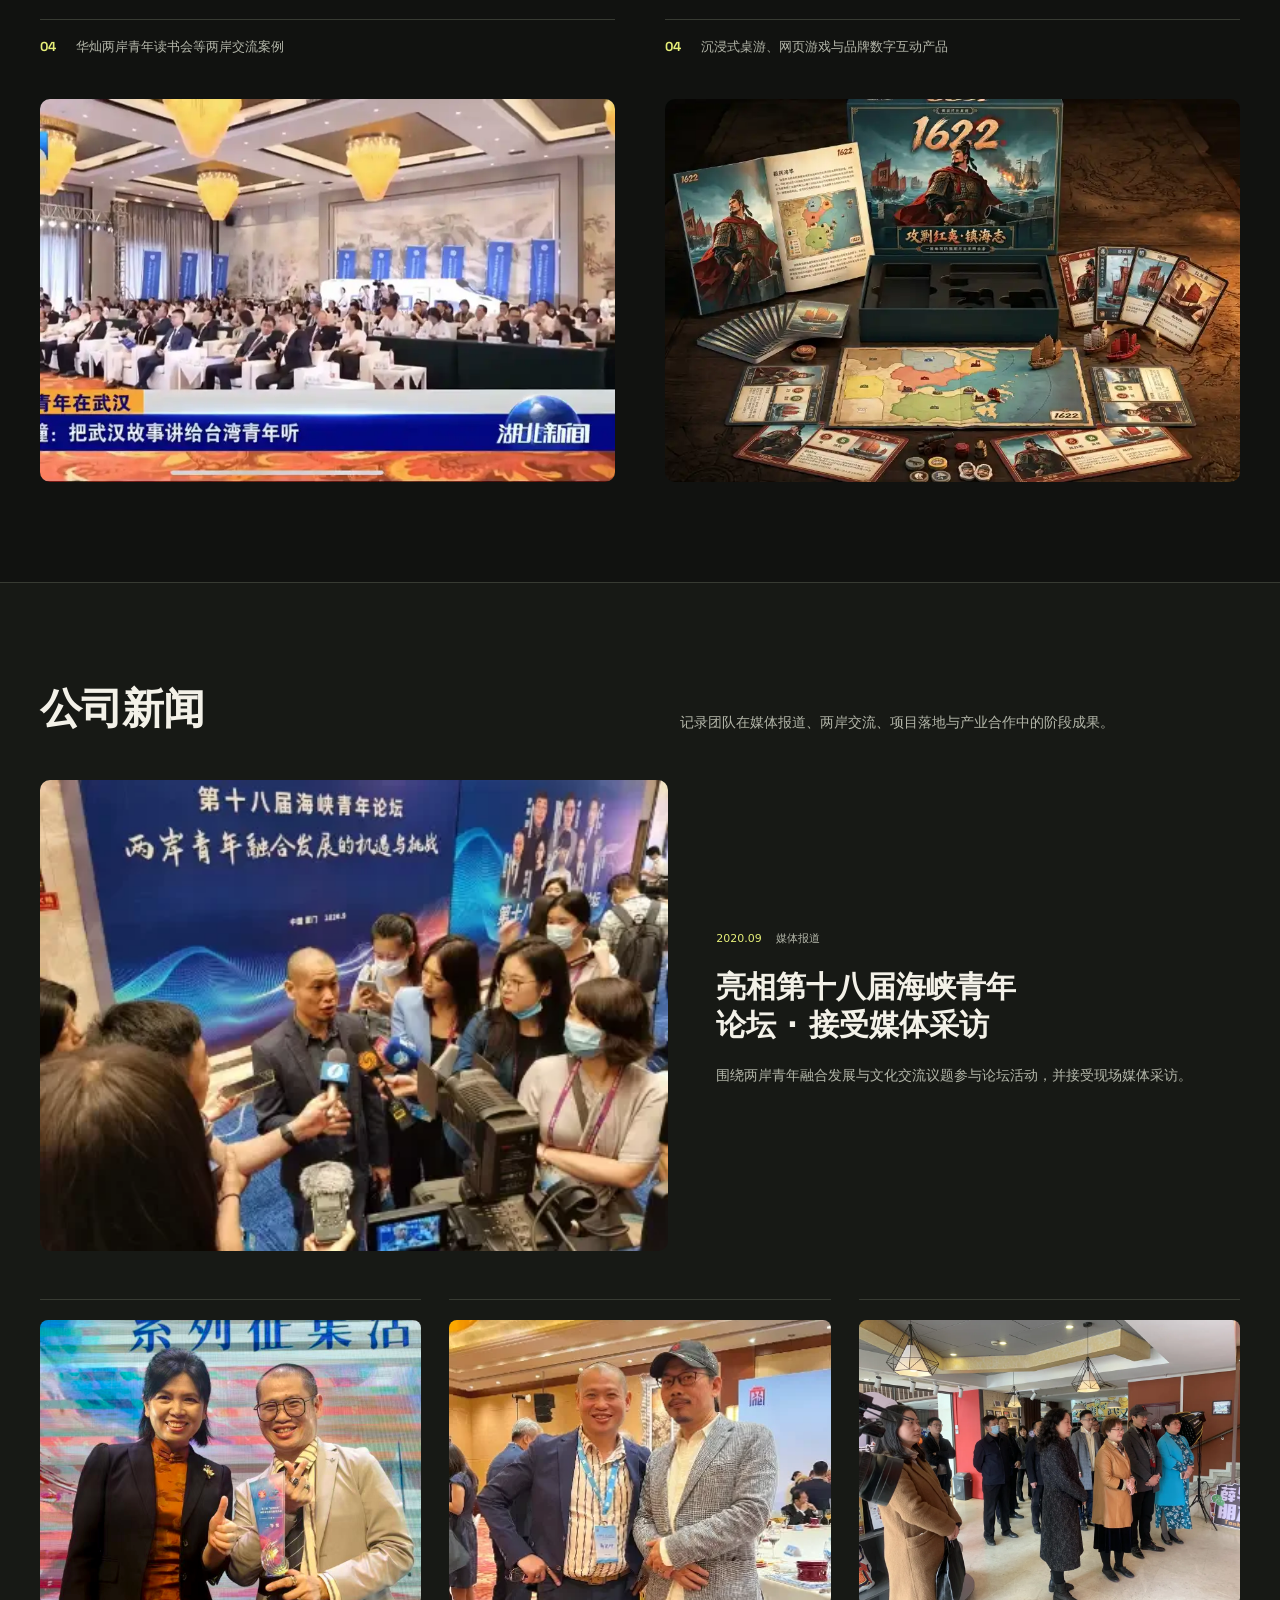
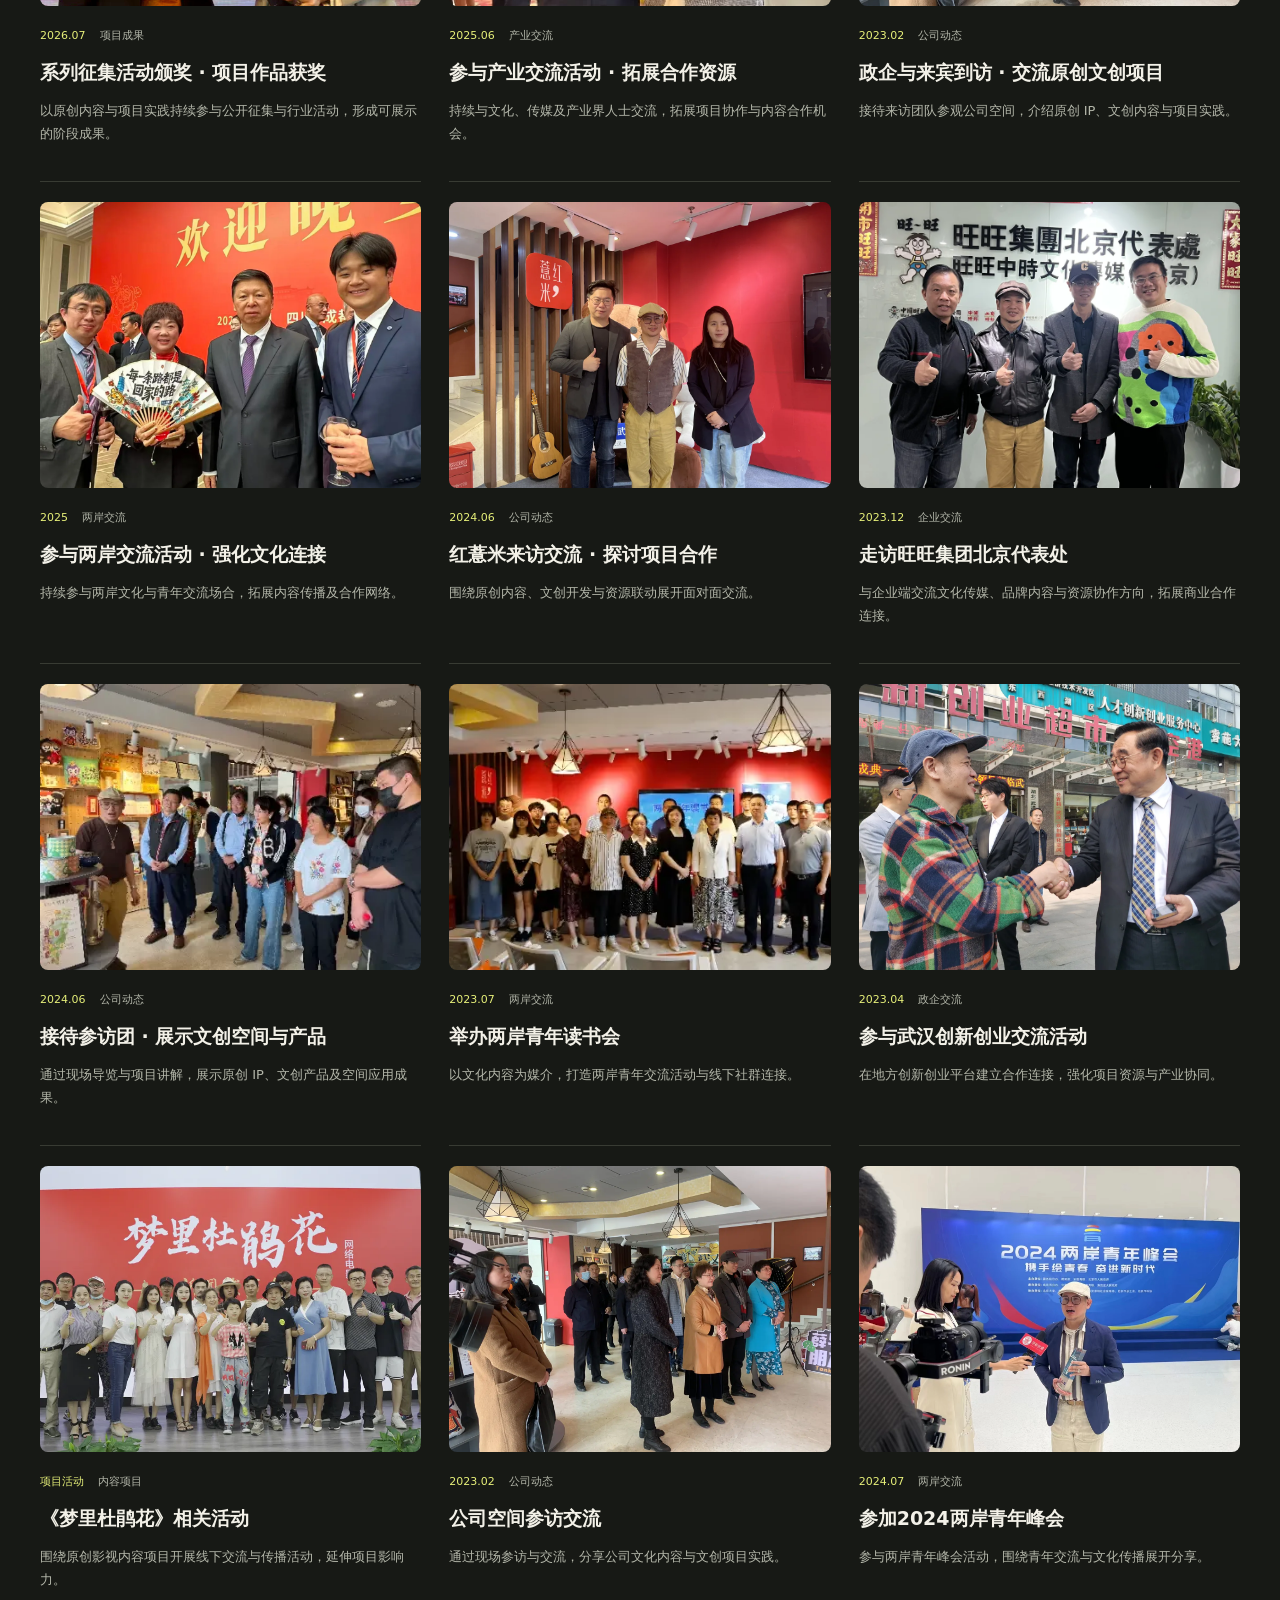
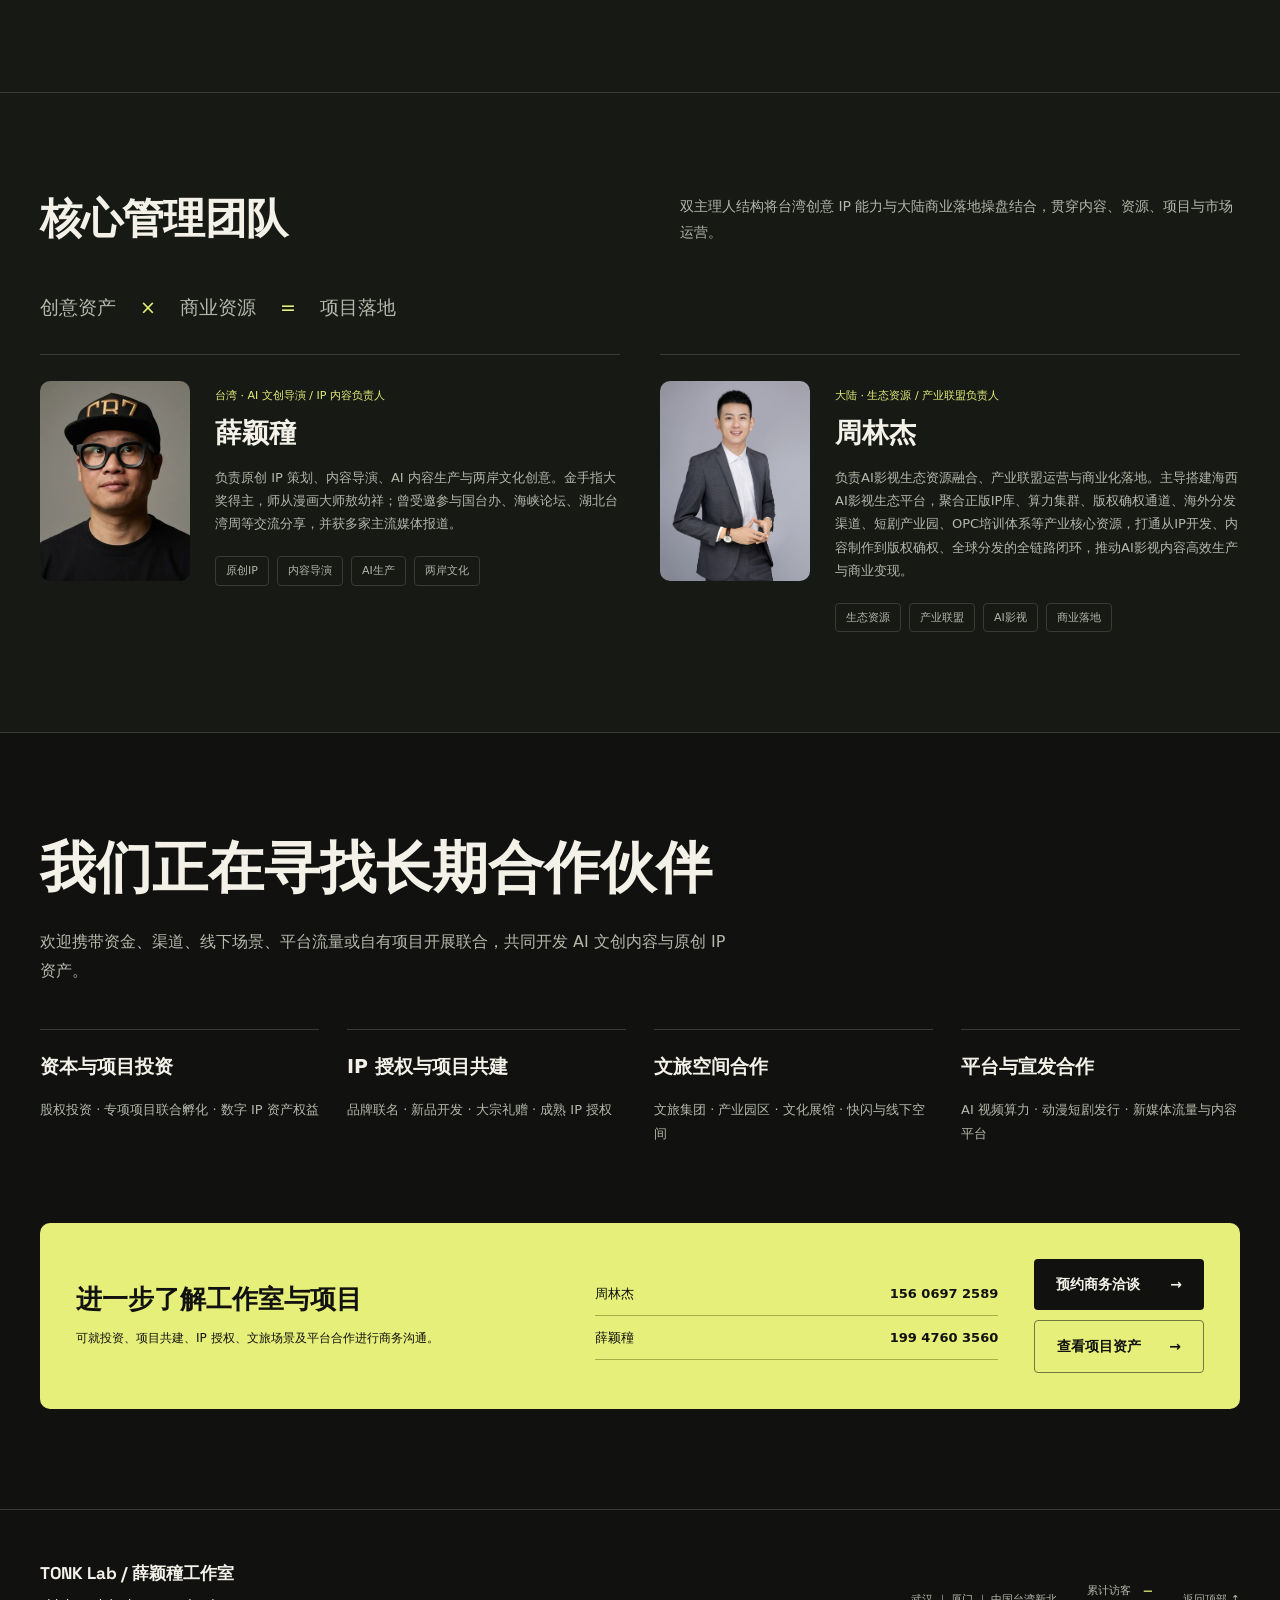
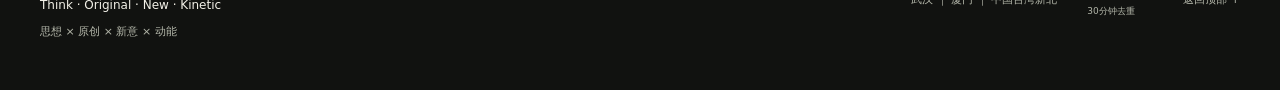
==== commit e42dd470: "Update business contact and call-to-action to Zhou Linjie" ====
--- a/index.html
+++ b/index.html
@@ -348,11 +348,11 @@
             <p>可就投资、项目共建、IP 授权、文旅场景及平台合作进行商务沟通。</p>
           </div>
           <div class="contact-people">
-            <a href="tel:13517234133"><span>查钢</span><strong>135 1723 4133</strong></a>
+            <a href="tel:15606972589"><span>周林杰</span><strong>156 0697 2589</strong></a>
             <a href="tel:19947603560"><span>薛颖穜</span><strong>199 4760 3560</strong></a>
           </div>
           <div class="contact-actions">
-            <a class="btn btn-primary" href="tel:13517234133">预约商务洽谈 <span>→</span></a>
+            <a class="btn btn-primary" href="tel:15606972589">预约商务洽谈 <span>→</span></a>
             <a class="btn btn-ghost light-border" href="#portfolio">查看项目资产 <span>→</span></a>
           </div>
         </div>
